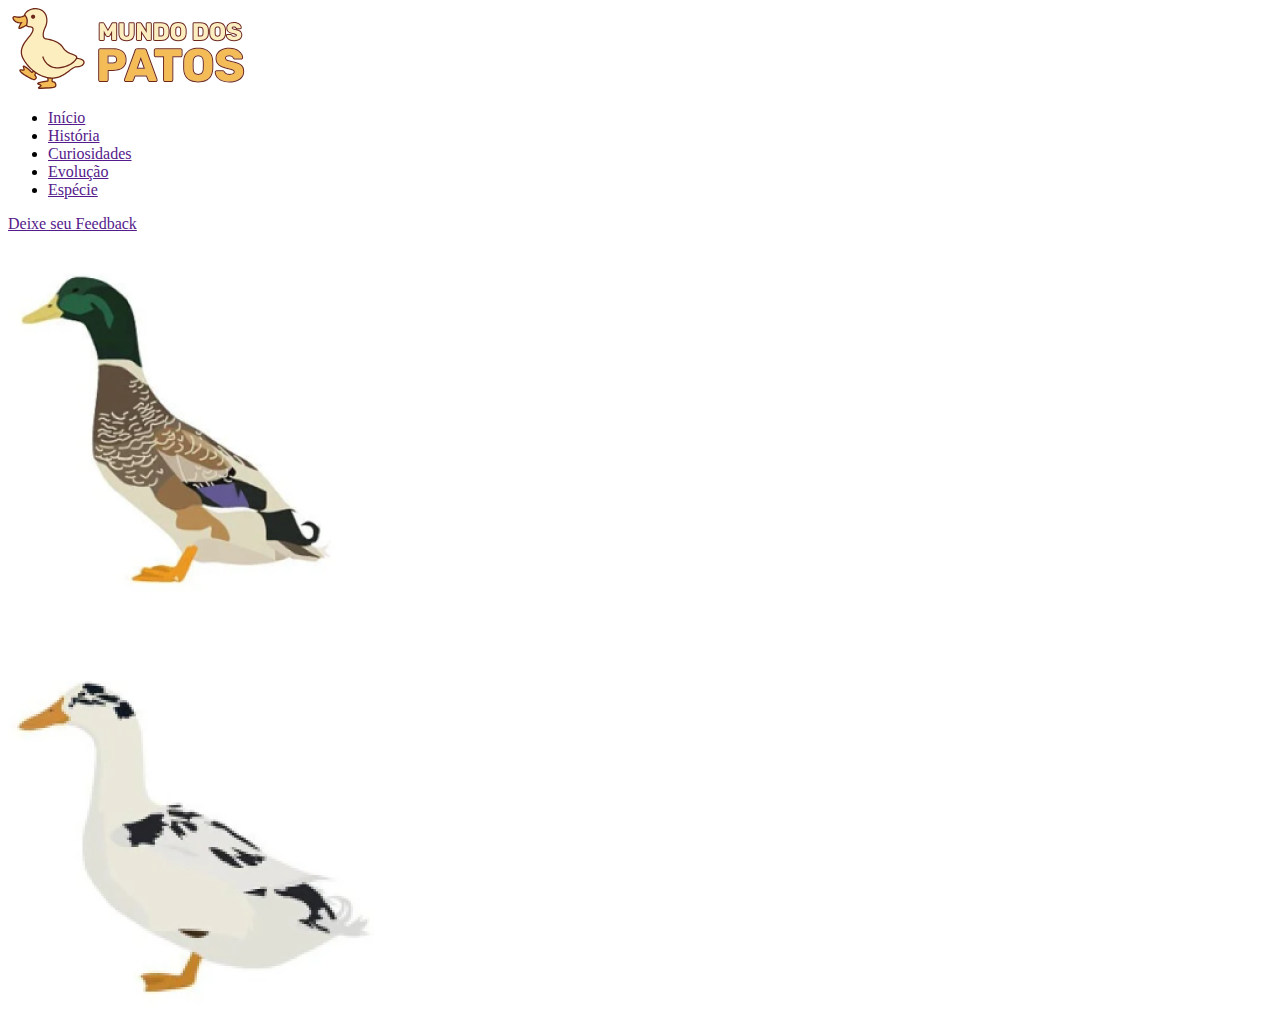
==== index2.html @ 09172ae7 "Atualização index2" ====
<!DOCTYPE html>
<html lang="pt-br">
<head>
    <meta charset="UTF-8">
    <meta name="viewport" content="width=device-width, initial-scale=1.0">
    <title>Home</title>
</head>
<body>
    <header>
        <nav>
            <img src="./IMG/Logohome.svg" alt="Logomarca do website: mundo dos patinhos">
            <ul>
                <li><a href="">Início</a></li>
                <li><a href="">História</a></li>
                <li><a href="">Curiosidades</a></li>
                <li><a href="">Evolução</a></li>
                <li><a href="">Espécie</a></li>
            </ul>
            <a href="">Deixe seu Feedback</a>
        </nav>
    </header>
<section>
    <h3></h3>    
    <img src="./IMG/Abacot-Ranger.png" alt="">
    <p>

    </p>
        <br><br>
    <img src="./IMG/Ancona.png" alt="">
    <p>

    </p>


















    </section>  
</body>
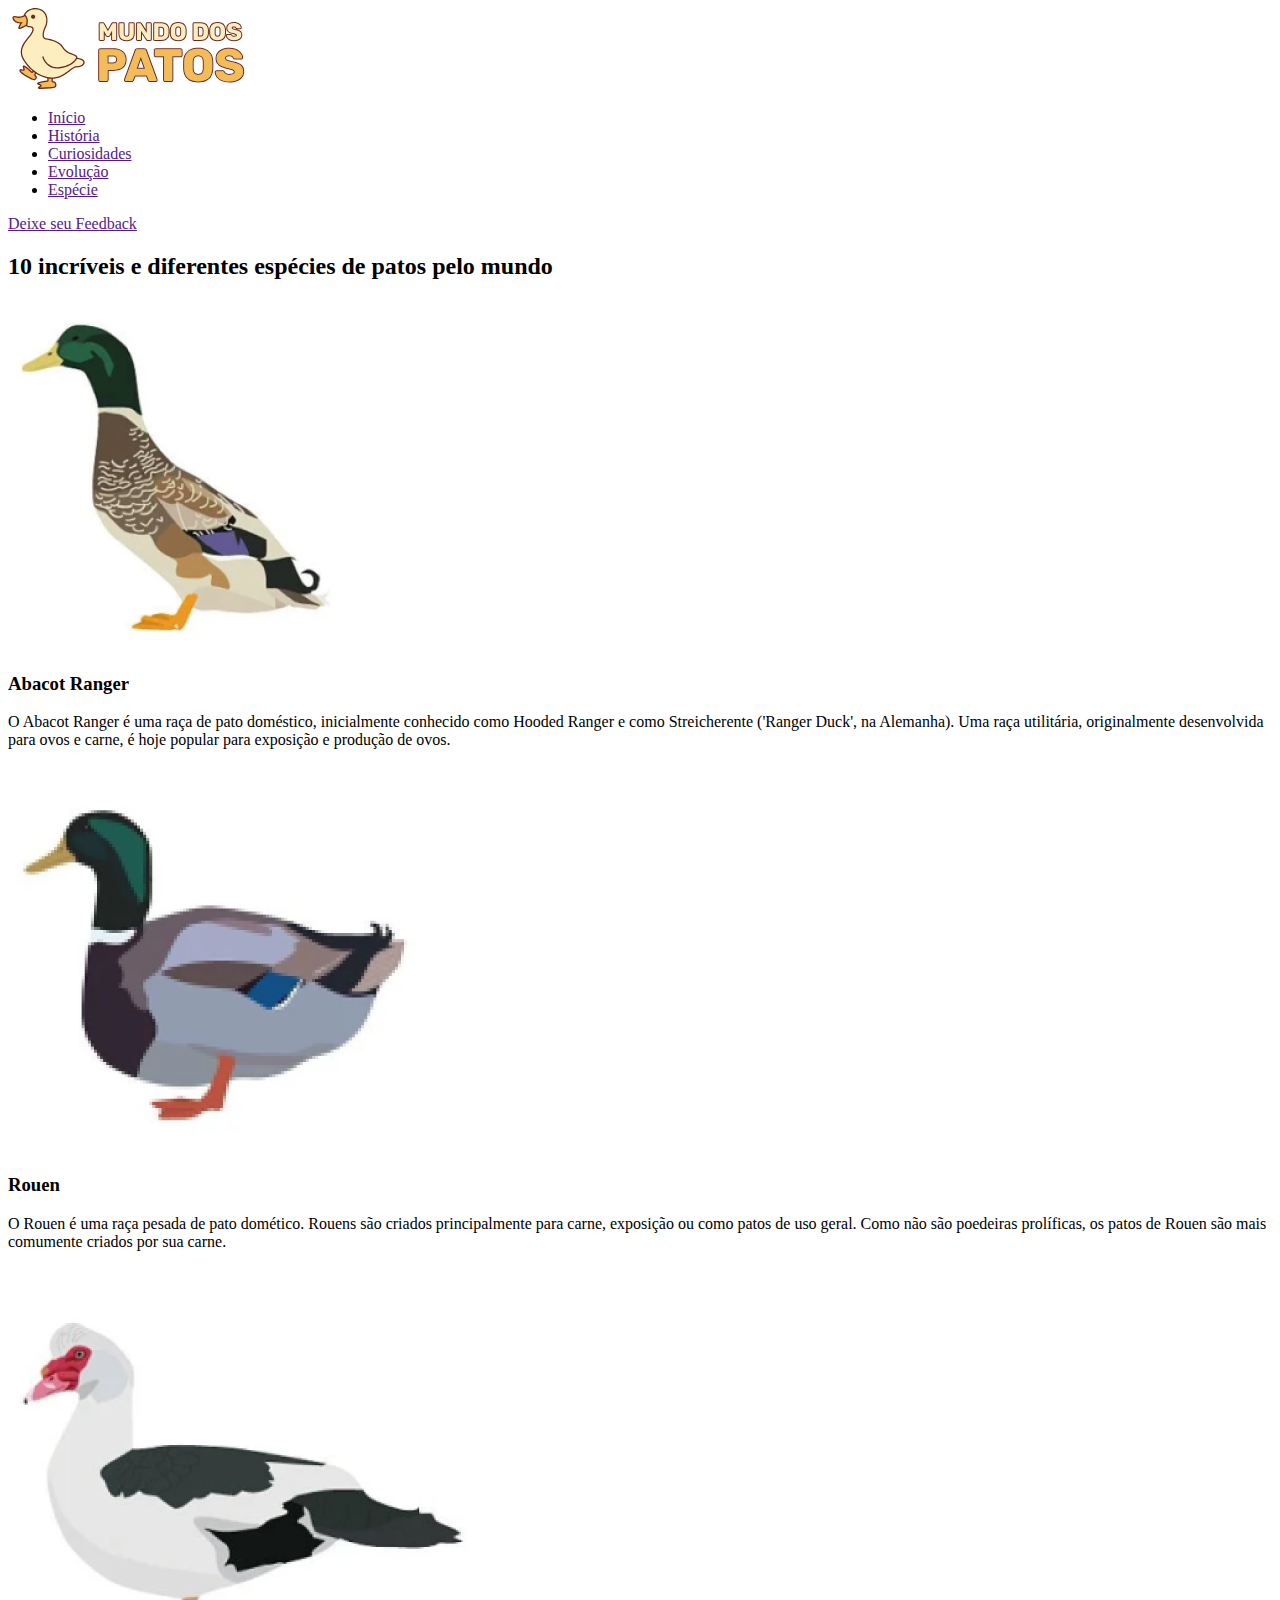
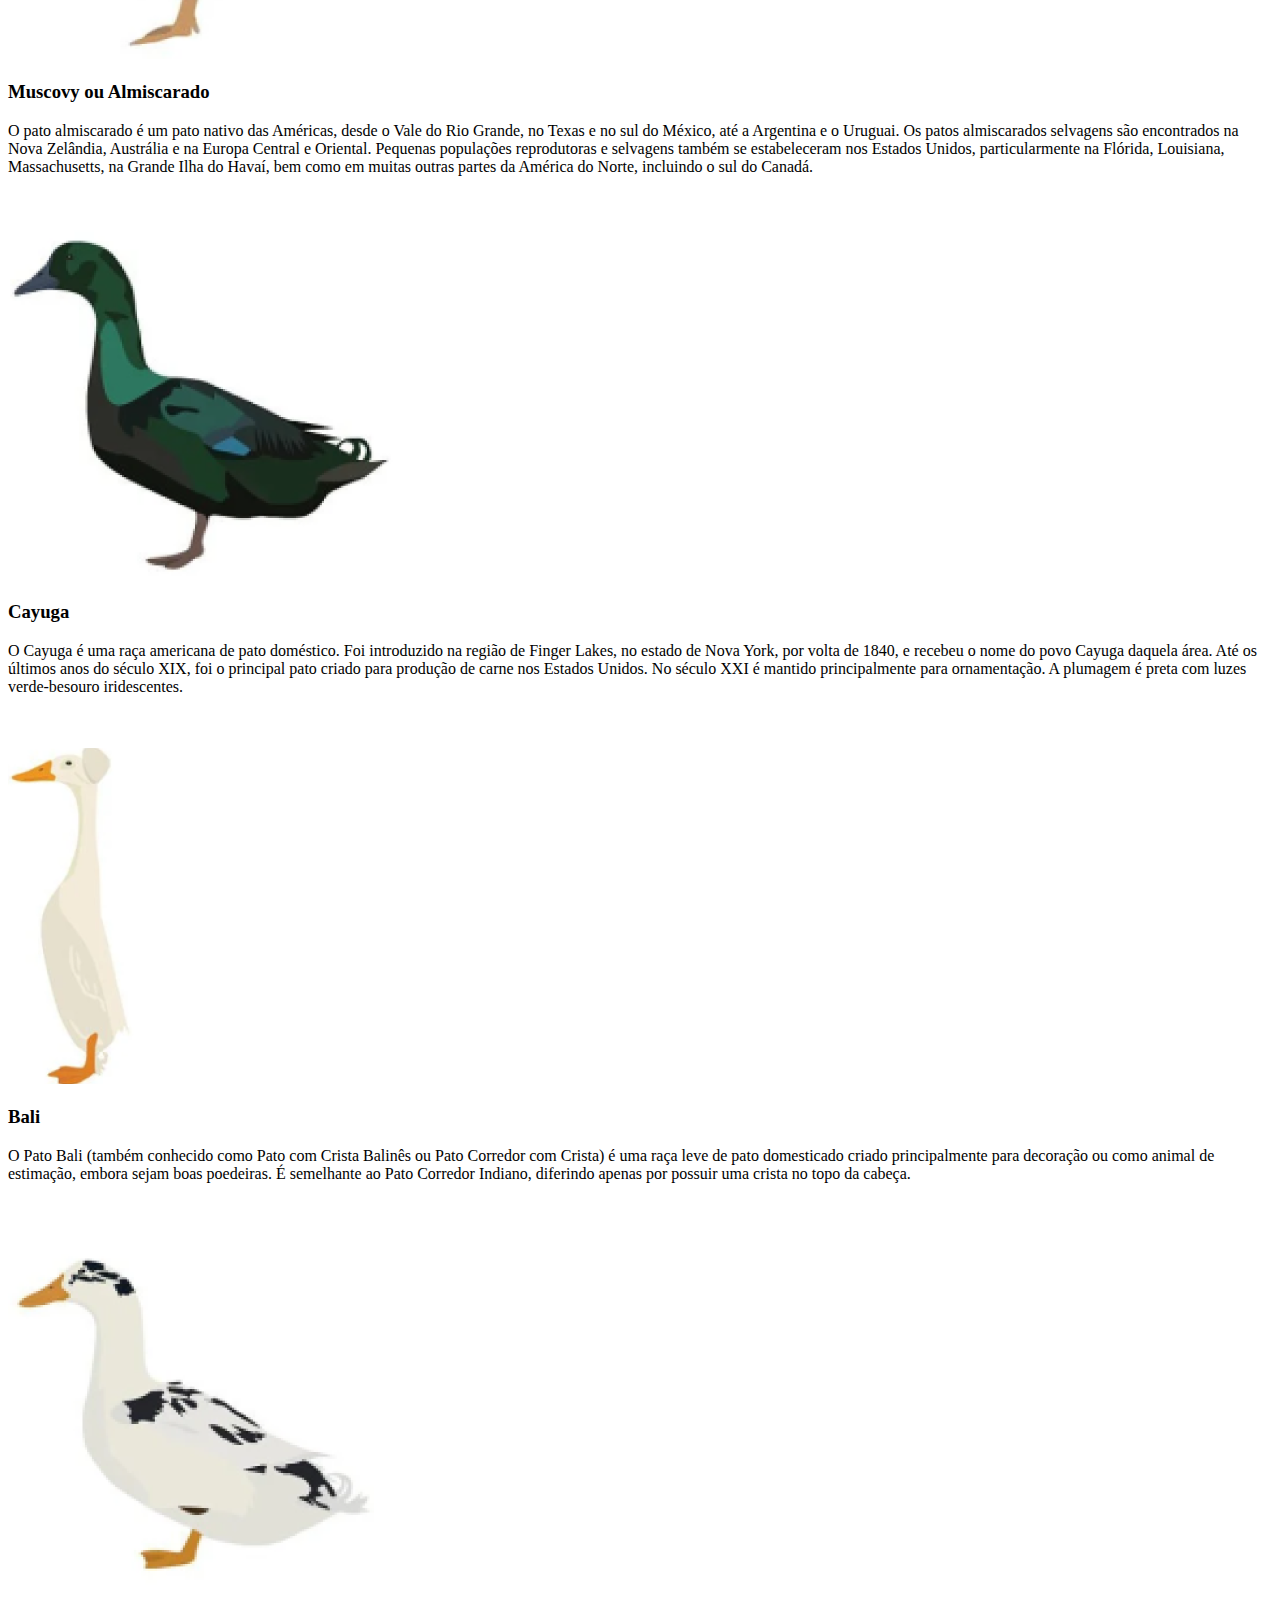
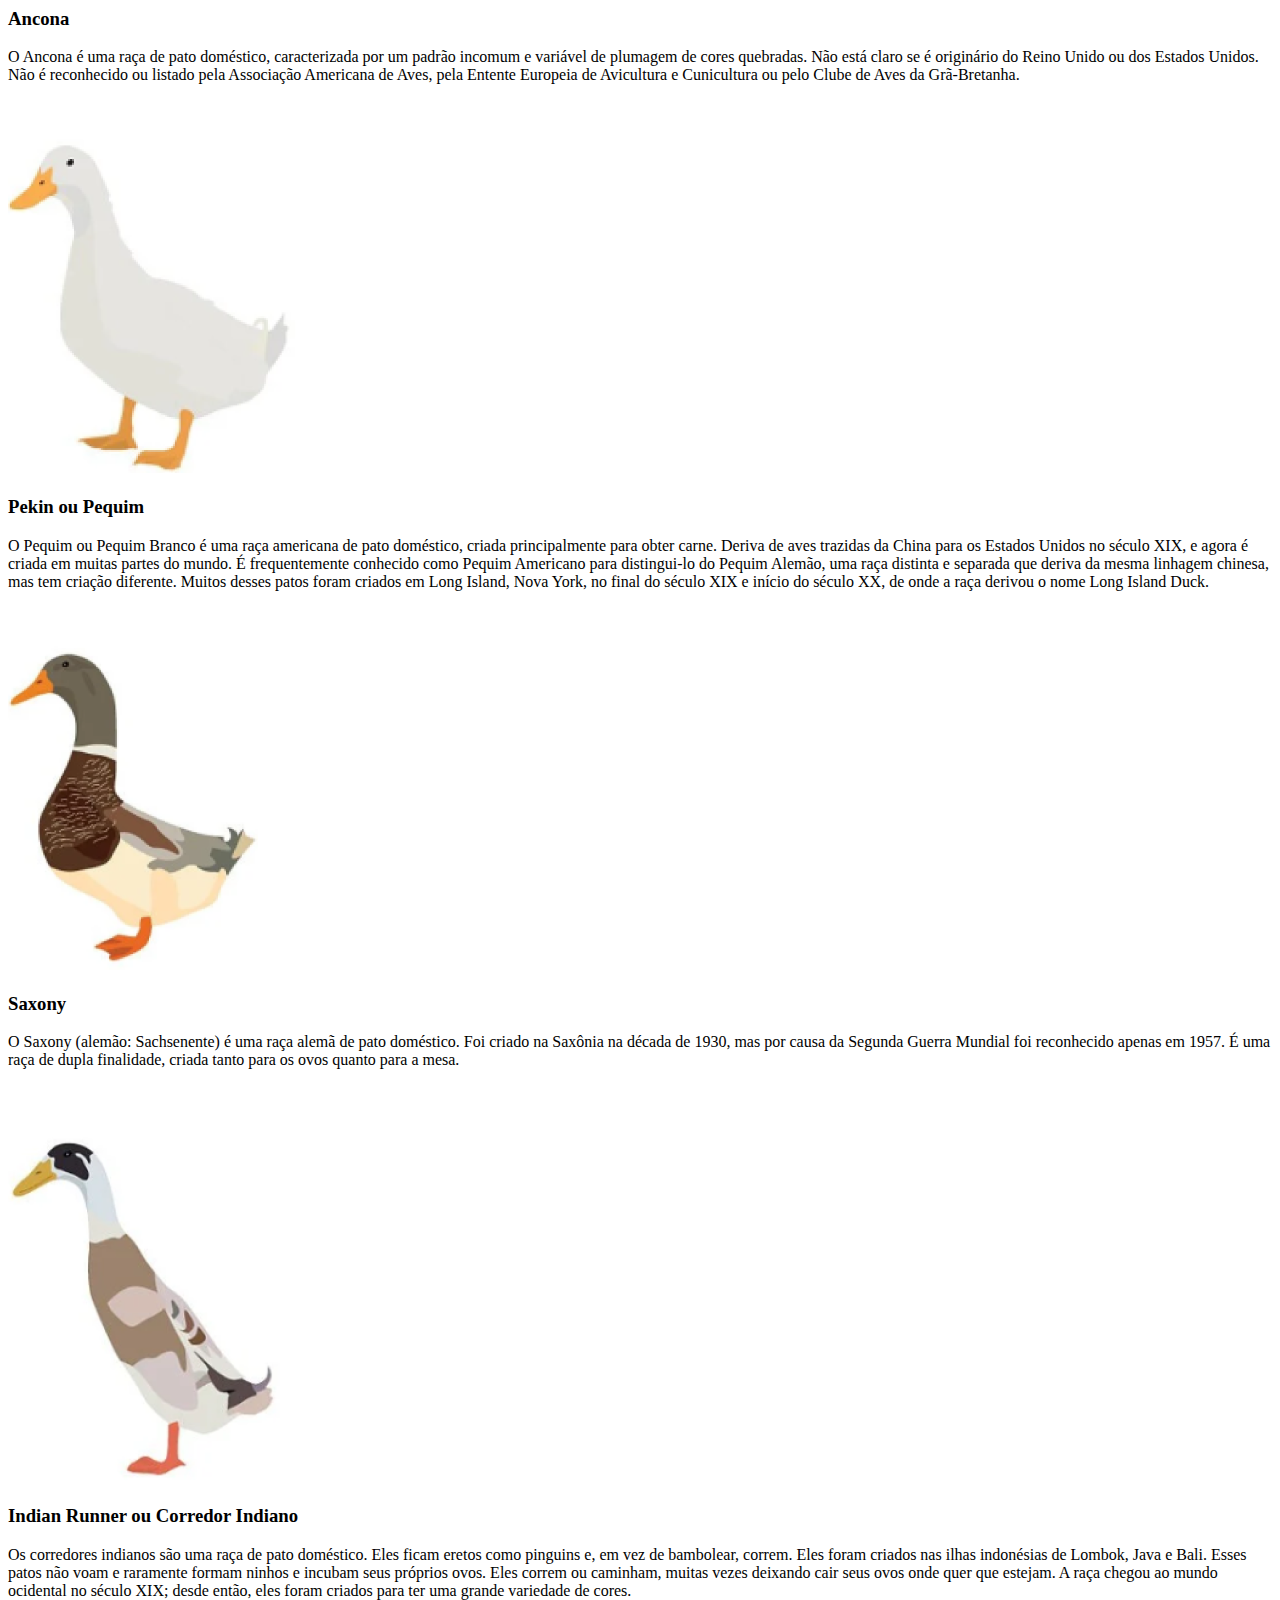
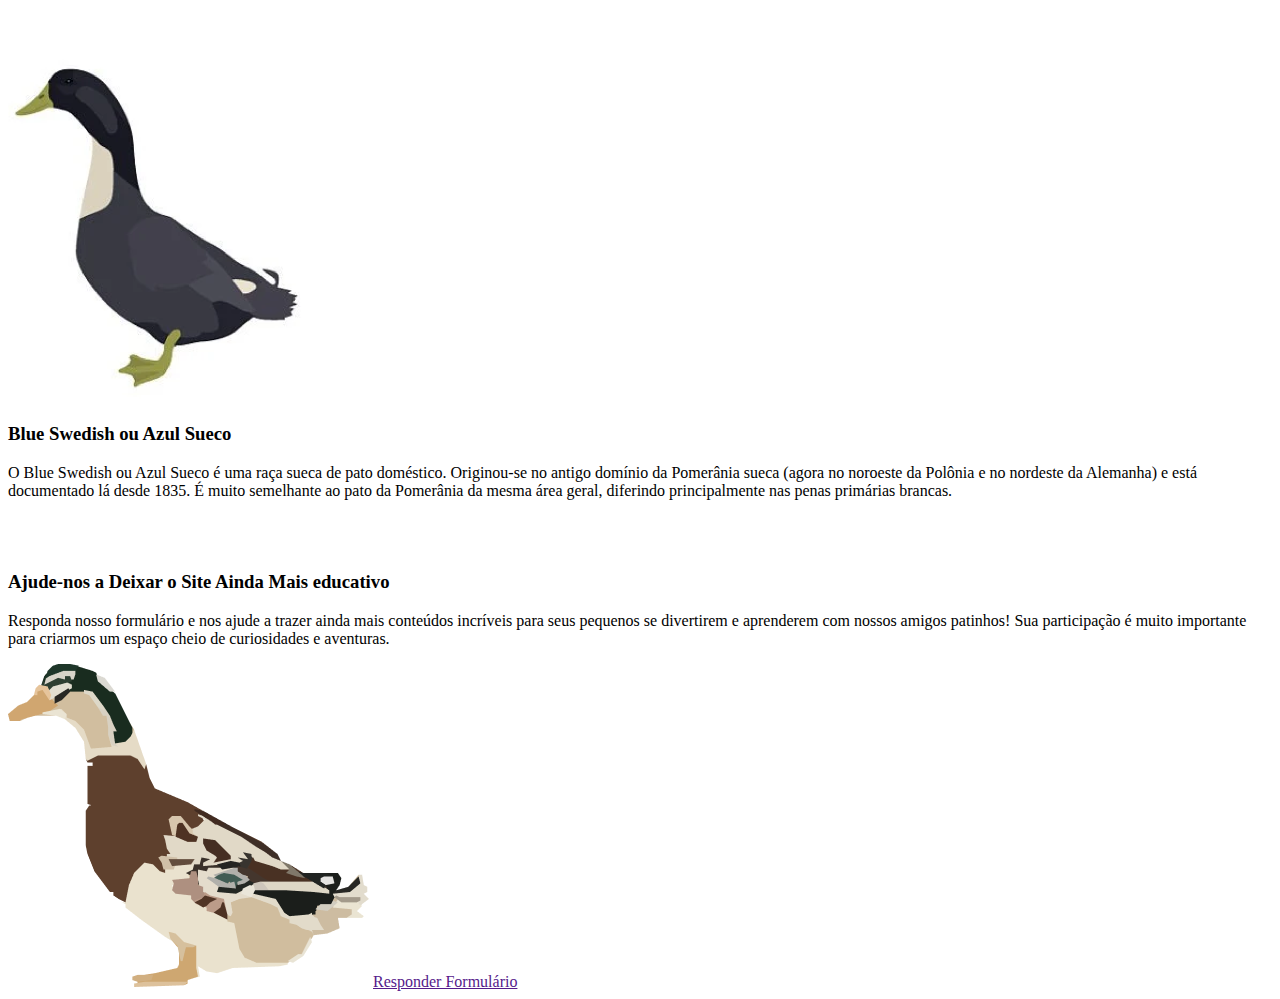
==== commit cf2a8436: "Atualização raças de patos" ====
--- a/index2.html
+++ b/index2.html
@@ -19,34 +19,136 @@
             <a href="">Deixe seu Feedback</a>
         </nav>
     </header>
-<section>
-    <h3></h3>    
-    <img src="./IMG/Abacot-Ranger.png" alt="">
-    <p>
+    <section>
+        <h2>10 incríveis e diferentes espécies de patos pelo mundo</h2>    
+        <img src="./IMG/Abacot-Ranger.png" alt="">
+        <div>
+            <h3>
+                Abacot Ranger
+            </h3>
+            <p>
+                O Abacot Ranger é uma raça de pato doméstico, inicialmente conhecido como Hooded Ranger e como Streicherente ('Ranger Duck', na Alemanha). Uma raça utilitária, originalmente desenvolvida para ovos e carne, é hoje popular para exposição e produção de ovos.
+            </p>
+        </div>
+        <br><br>
 
-    </p>
+        <img src="./IMG/Rouen.png" alt="">
+
+        <div>
+            <h3>
+                Rouen
+            </h3>
+            <p>
+                O Rouen é uma raça pesada de pato domético. Rouens são criados principalmente para carne, exposição ou como patos de uso geral. Como não são poedeiras prolíficas, os patos de Rouen são mais comumente criados por sua carne.
+            </p>
+        </div>
         <br><br>
-    <img src="./IMG/Ancona.png" alt="">
-    <p>
 
-    </p>
+        <img src="./IMG/Muscovy.png" alt="">
 
+        <div>
+            <h3>
+                Muscovy ou Almiscarado            
+            </h3>
+            <p>
+                O pato almiscarado é um pato nativo das Américas, desde o Vale do Rio Grande, no Texas e no sul do México, até a Argentina e o Uruguai. Os patos almiscarados selvagens são encontrados na Nova Zelândia, Austrália e na Europa Central e Oriental. Pequenas populações reprodutoras e selvagens também se estabeleceram nos Estados Unidos, particularmente na Flórida, Louisiana, Massachusetts, na Grande Ilha do Havaí, bem como em muitas outras partes da América do Norte, incluindo o sul do Canadá.
+            </p>
+        </div>
+        <br><br>
 
+        <img src="./IMG/Cayuga.png" alt="">
 
+        <div>
+            <h3>
+                Cayuga            
+            </h3>
+            <p>
+                O Cayuga é uma raça americana de pato doméstico. Foi introduzido na região de Finger Lakes, no estado de Nova York, por volta de 1840, e recebeu o nome do povo Cayuga daquela área. Até os últimos anos do século XIX, foi o principal pato criado para produção de carne nos Estados Unidos. No século XXI é mantido principalmente para ornamentação. A plumagem é preta com luzes verde-besouro iridescentes.
+            </p>
+        </div>
+        <br><br>
 
+        <img src="./IMG/Bali.png" alt="">
 
+        <div>
+            <h3>
+                Bali            
+            </h3>
+            <p>
+                O Pato Bali (também conhecido como Pato com Crista Balinês ou Pato Corredor com Crista) é uma raça leve de pato domesticado criado principalmente para decoração ou como animal de estimação, embora sejam boas poedeiras. É semelhante ao Pato Corredor Indiano, diferindo apenas por possuir uma crista no topo da cabeça.
+            </p>
+        </div>
+        <br><br>
 
+        <img src="./IMG/Ancona.png" alt="">
 
+        <div>
+            <h3>
+                Ancona            
+            </h3>
+            <p>
+                O Ancona é uma raça de pato doméstico, caracterizada por um padrão incomum e variável de plumagem de cores quebradas. Não está claro se é originário do Reino Unido ou dos Estados Unidos. Não é reconhecido ou listado pela Associação Americana de Aves, pela Entente Europeia de Avicultura e Cunicultura ou pelo Clube de Aves da Grã-Bretanha.
+            </p>
+        </div>
+        <br><br>
 
+        <img src="./IMG/Pekin.png" alt="">
 
+        <div>
+            <h3>
+                Pekin ou Pequim         
+            </h3>
+            <p>
+                O Pequim ou Pequim Branco é uma raça americana de pato doméstico, criada principalmente para obter carne. Deriva de aves trazidas da China para os Estados Unidos no século XIX, e agora é criada em muitas partes do mundo. É frequentemente conhecido como Pequim Americano para distingui-lo do Pequim Alemão, uma raça distinta e separada que deriva da mesma linhagem chinesa, mas tem criação diferente. Muitos desses patos foram criados em Long Island, Nova York, no final do século XIX e início do século XX, de onde a raça derivou o nome Long Island Duck.
+            </p>
+        </div>
+        <br><br>
 
+        <img src="./IMG/Saxony.png" alt="">
 
+        <div>
+            <h3>
+                Saxony         
+            </h3>
+            <p>
+                O Saxony (alemão: Sachsenente) é uma raça alemã de pato doméstico. Foi criado na Saxônia na década de 1930, mas por causa da Segunda Guerra Mundial foi reconhecido apenas em 1957. É uma raça de dupla finalidade, criada tanto para os ovos quanto para a mesa.
+            </p>
+        </div>
+        <br><br>
 
+        <img src="./IMG/Indian-Runner.png" alt="">
 
+        <div>
+            <h3>
+                Indian Runner ou Corredor Indiano        
+            </h3>
+            <p>
+                Os corredores indianos são uma raça de pato doméstico. Eles ficam eretos como pinguins e, em vez de bambolear, correm. Eles foram criados nas ilhas indonésias de Lombok, Java e Bali. Esses patos não voam e raramente formam ninhos e incubam seus próprios ovos. Eles correm ou caminham, muitas vezes deixando cair seus ovos onde quer que estejam. A raça chegou ao mundo ocidental no século XIX; desde então, eles foram criados para ter uma grande variedade de cores.
+            </p>
+        </div>
+        <br><br>
 
+        <img src="./IMG/Blue-Swedish.png" alt="">
 
-
-
-
+        <div>
+            <h3>
+                Blue Swedish ou Azul Sueco   
+            </h3>
+            <p>
+                O Blue Swedish ou Azul Sueco é uma raça sueca de pato doméstico. Originou-se no antigo domínio da Pomerânia sueca (agora no noroeste da Polônia e no nordeste da Alemanha) e está documentado lá desde 1835. É muito semelhante ao pato da Pomerânia da mesma área geral, diferindo principalmente nas penas primárias brancas.
+            </p>
+        </div>
+        <br><br>
     </section>  
-</body>  +    <div>
+        <h3>
+            Ajude-nos a Deixar o Site Ainda Mais educativo
+        </h3>
+        <p>
+            Responda nosso formulário e nos ajude a trazer ainda mais conteúdos incríveis para seus pequenos se divertirem e aprenderem com nossos amigos patinhos! Sua participação é muito importante para criarmos um espaço cheio de curiosidades e aventuras.
+        </p>
+        <img src="./IMG/Pato-Form.png" alt="">
+        <a href="">Responder Formulário</a>
+    </div>
+</body>
+</html>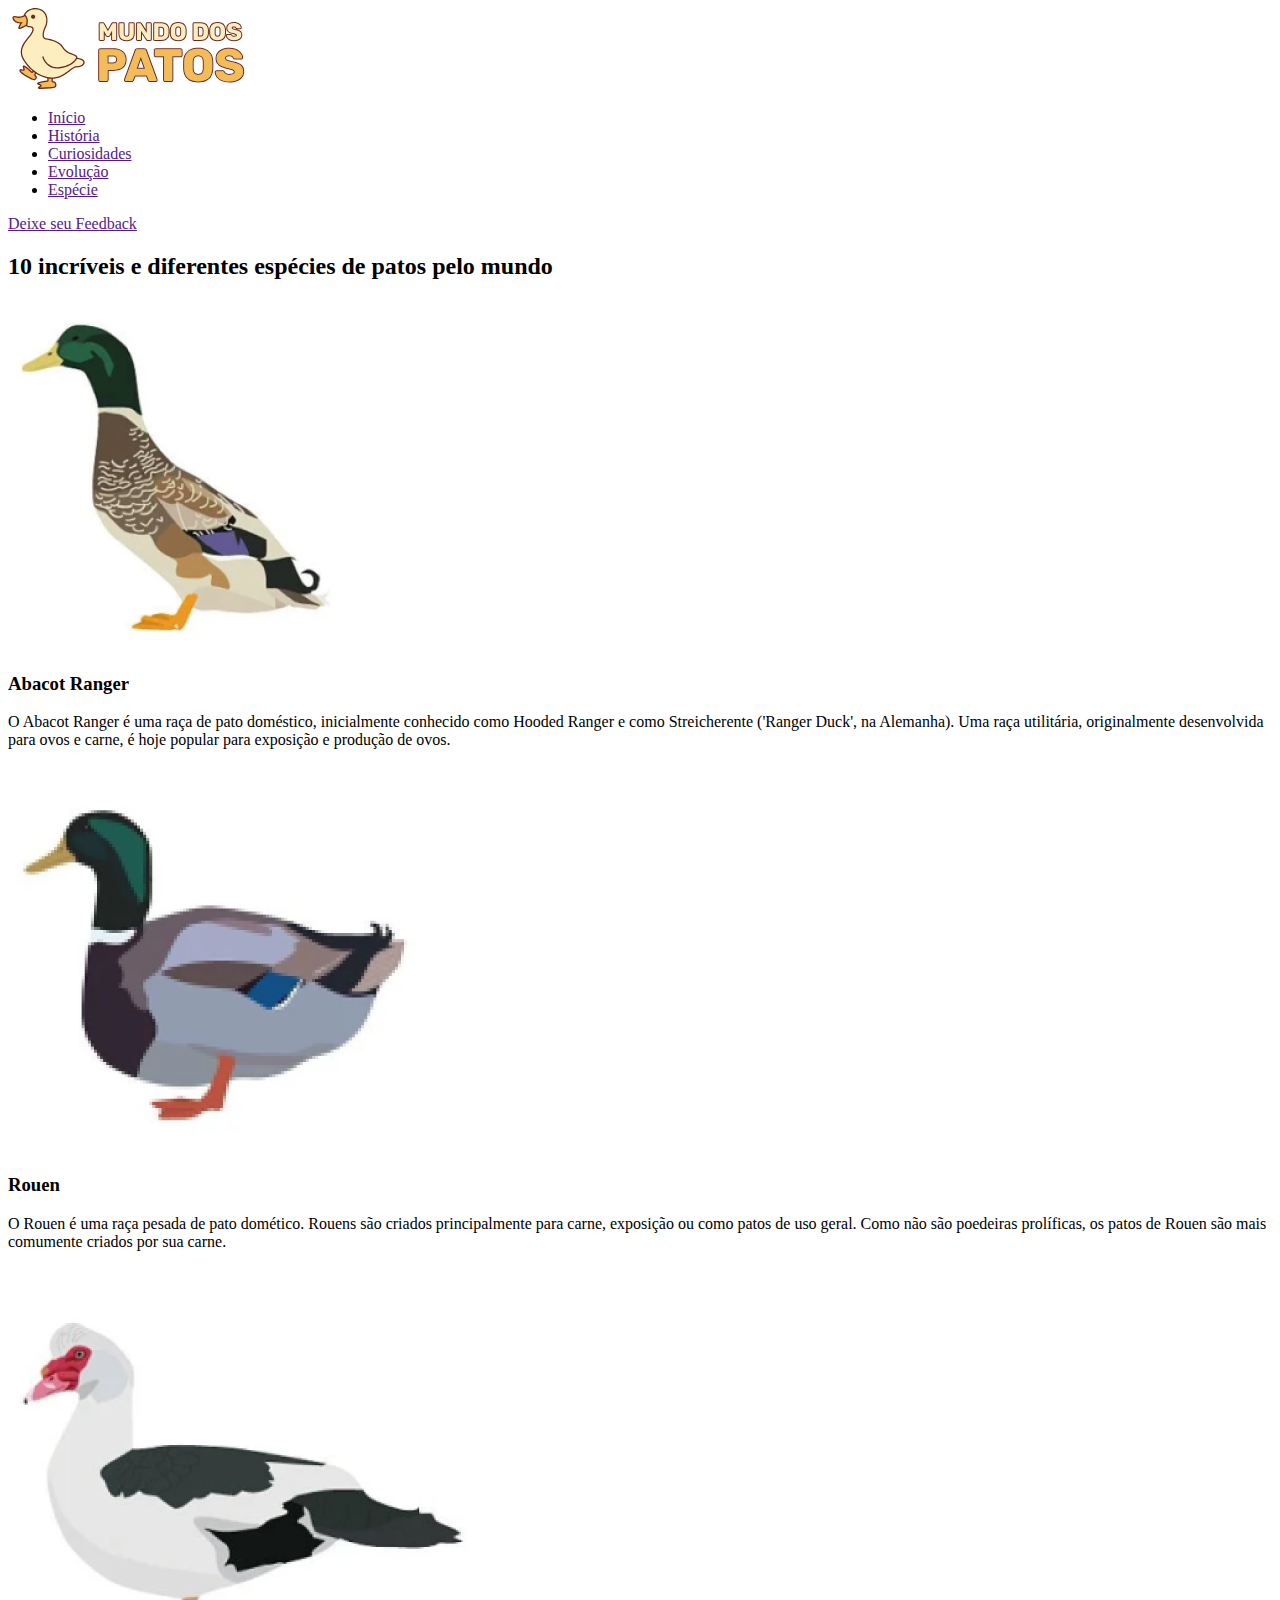
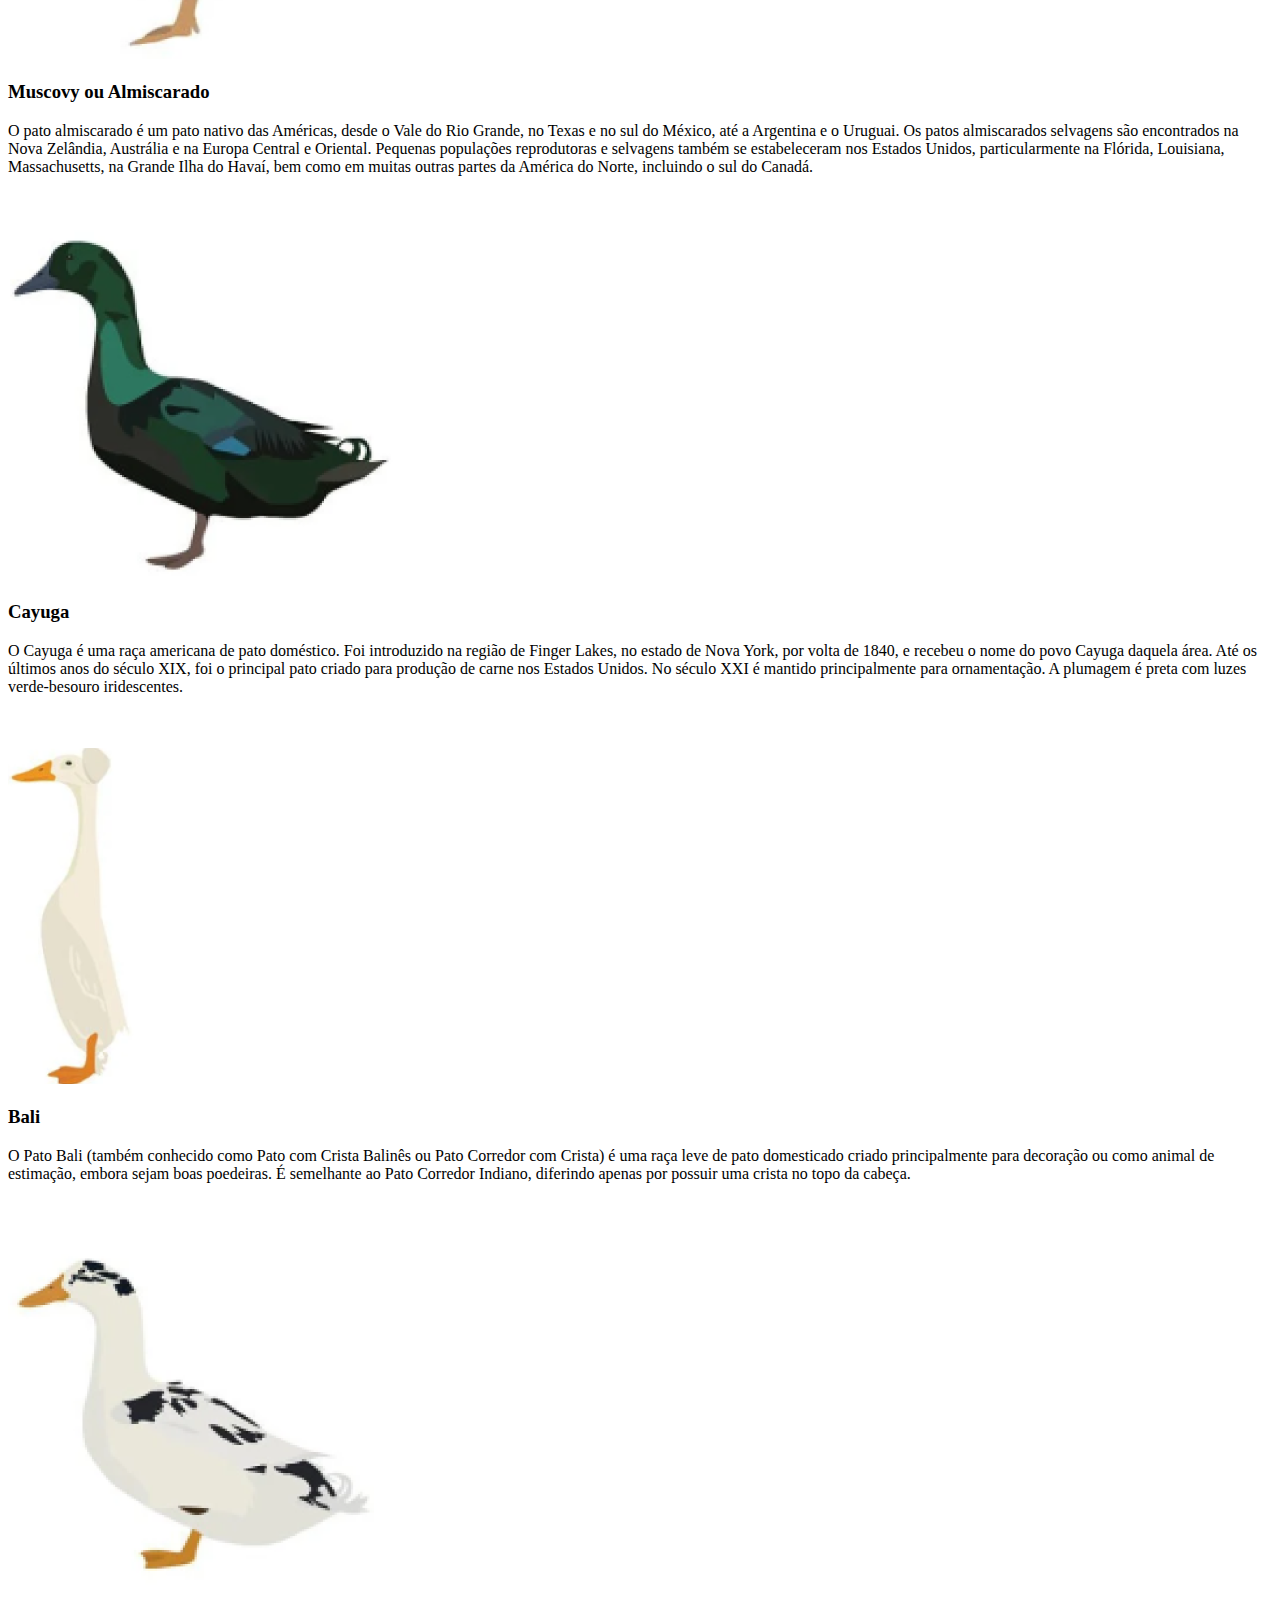
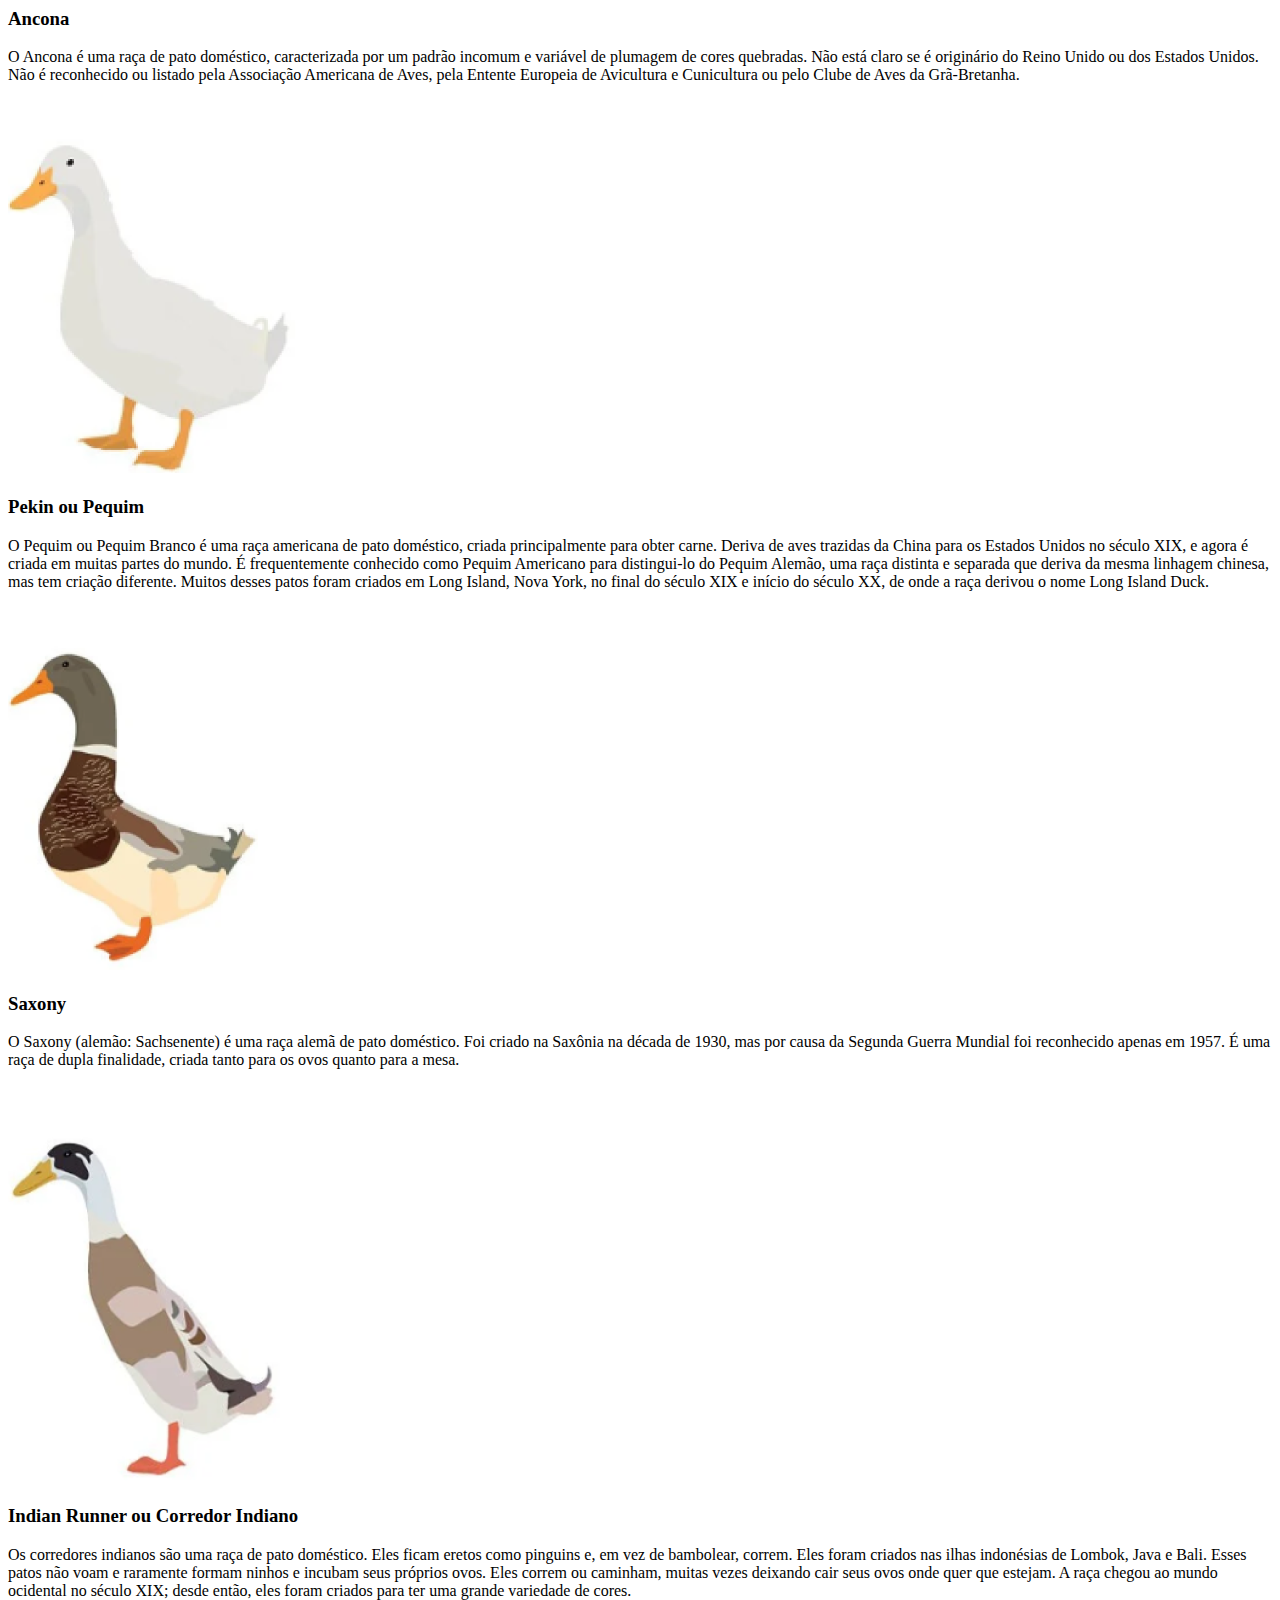
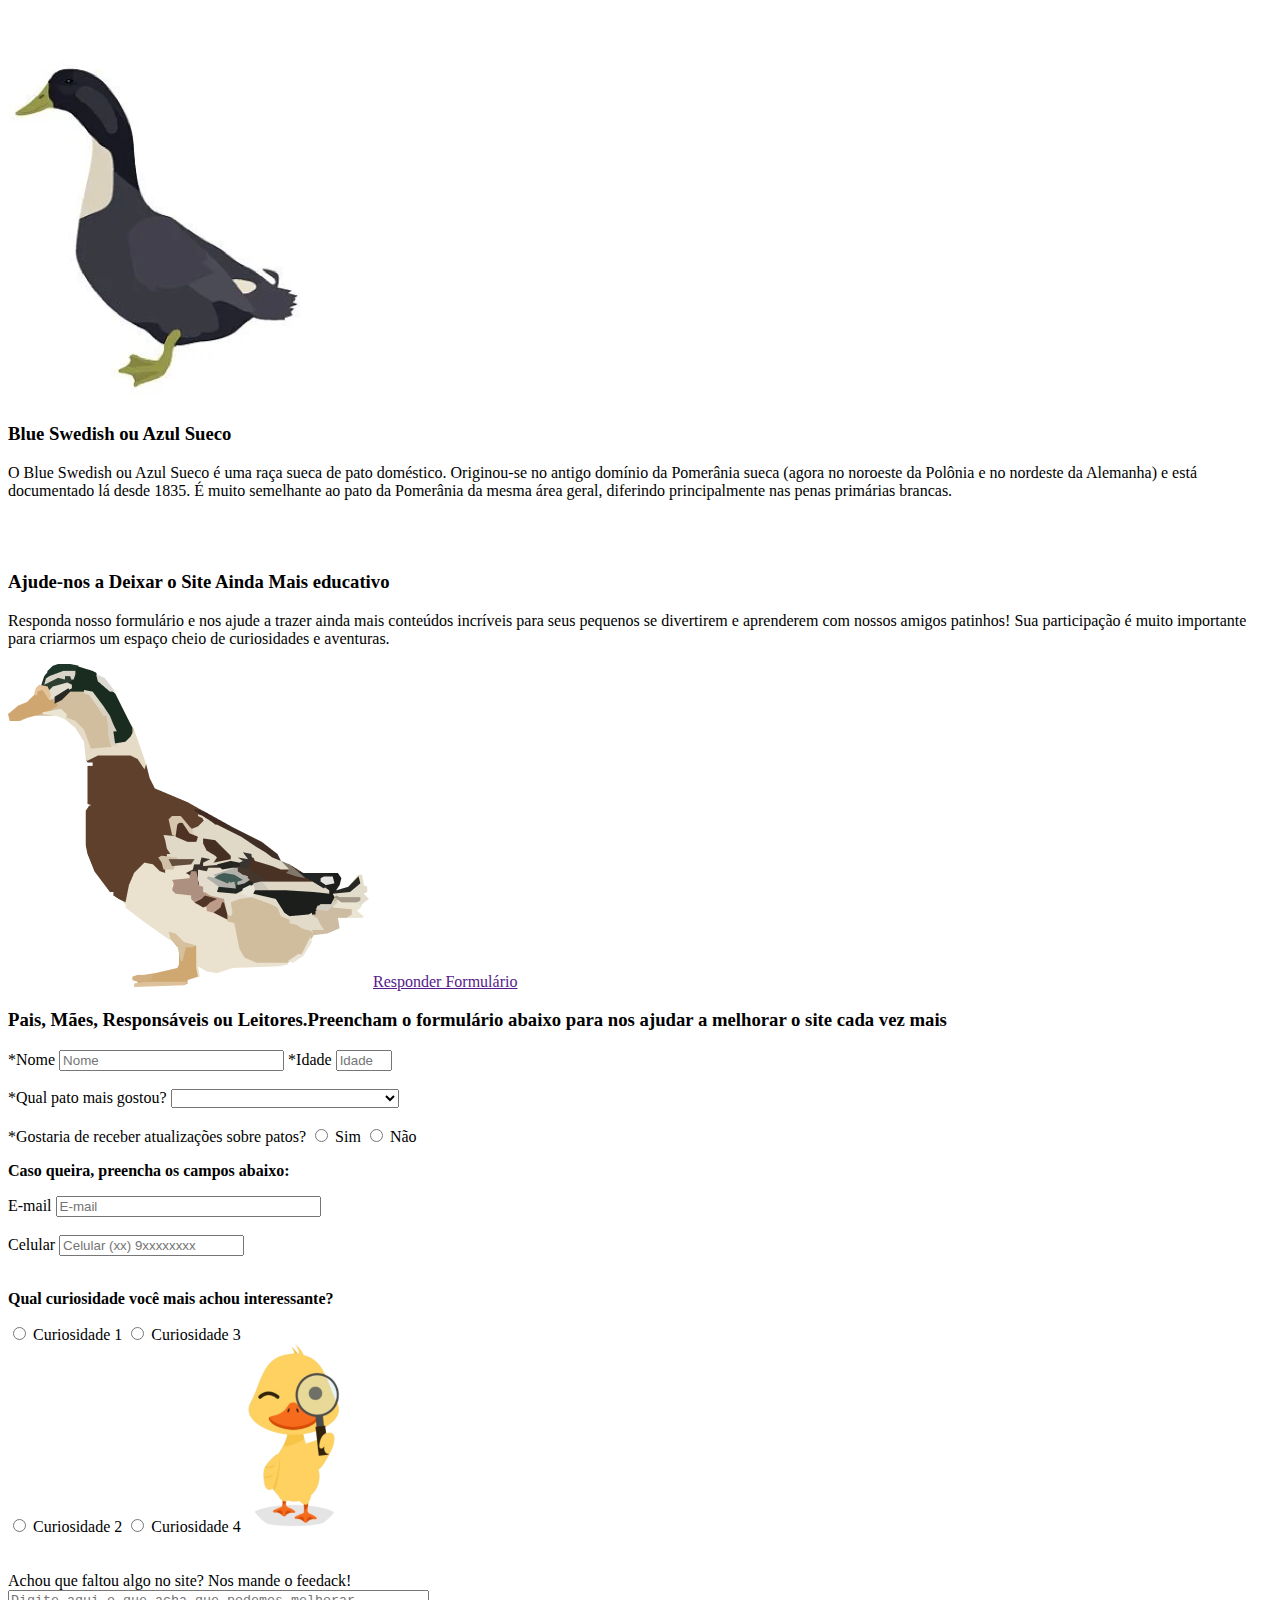
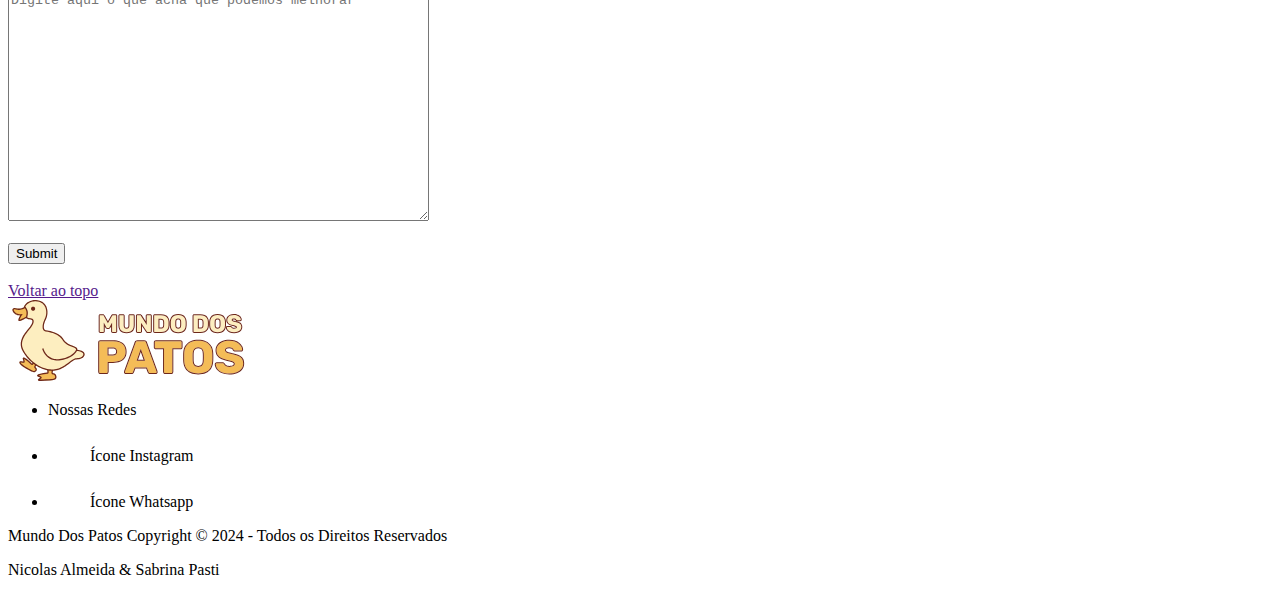
==== commit 1db08b73: "Atualização form html2" ====
--- a/index2.html
+++ b/index2.html
@@ -5,150 +5,228 @@
     <meta name="viewport" content="width=device-width, initial-scale=1.0">
     <title>Home</title>
 </head>
-<body>
-    <header>
-        <nav>
-            <img src="./IMG/Logohome.svg" alt="Logomarca do website: mundo dos patinhos">
-            <ul>
-                <li><a href="">Início</a></li>
-                <li><a href="">História</a></li>
-                <li><a href="">Curiosidades</a></li>
-                <li><a href="">Evolução</a></li>
-                <li><a href="">Espécie</a></li>
-            </ul>
-            <a href="">Deixe seu Feedback</a>
-        </nav>
-    </header>
-    <section>
-        <h2>10 incríveis e diferentes espécies de patos pelo mundo</h2>    
-        <img src="./IMG/Abacot-Ranger.png" alt="">
+    <body>
+        <header>
+            <nav>
+                <img src="./IMG/Logohome.svg" alt="Logomarca do website: mundo dos patinhos">
+                <ul>
+                    <li><a href="">Início</a></li>
+                    <li><a href="">História</a></li>
+                    <li><a href="">Curiosidades</a></li>
+                    <li><a href="">Evolução</a></li>
+                    <li><a href="">Espécie</a></li>
+                </ul>
+                <a href="">Deixe seu Feedback</a>
+            </nav>
+        </header>
+        <section>
+            <h2>10 incríveis e diferentes espécies de patos pelo mundo</h2>    
+            <img src="./IMG/Abacot-Ranger.png" alt="">
+            <div>
+                <h3>
+                    Abacot Ranger
+                </h3>
+                <p>
+                    O Abacot Ranger é uma raça de pato doméstico, inicialmente conhecido como Hooded Ranger e como Streicherente ('Ranger Duck', na Alemanha). Uma raça utilitária, originalmente desenvolvida para ovos e carne, é hoje popular para exposição e produção de ovos.
+                </p>
+            </div>
+            <br><br>
+
+            <img src="./IMG/Rouen.png" alt="">
+
+            <div>
+                <h3>
+                    Rouen
+                </h3>
+                <p>
+                    O Rouen é uma raça pesada de pato domético. Rouens são criados principalmente para carne, exposição ou como patos de uso geral. Como não são poedeiras prolíficas, os patos de Rouen são mais comumente criados por sua carne.
+                </p>
+            </div>
+            <br><br>
+
+            <img src="./IMG/Muscovy.png" alt="">
+
+            <div>
+                <h3>
+                    Muscovy ou Almiscarado            
+                </h3>
+                <p>
+                    O pato almiscarado é um pato nativo das Américas, desde o Vale do Rio Grande, no Texas e no sul do México, até a Argentina e o Uruguai. Os patos almiscarados selvagens são encontrados na Nova Zelândia, Austrália e na Europa Central e Oriental. Pequenas populações reprodutoras e selvagens também se estabeleceram nos Estados Unidos, particularmente na Flórida, Louisiana, Massachusetts, na Grande Ilha do Havaí, bem como em muitas outras partes da América do Norte, incluindo o sul do Canadá.
+                </p>
+            </div>
+            <br><br>
+
+            <img src="./IMG/Cayuga.png" alt="">
+
+            <div>
+                <h3>
+                    Cayuga            
+                </h3>
+                <p>
+                    O Cayuga é uma raça americana de pato doméstico. Foi introduzido na região de Finger Lakes, no estado de Nova York, por volta de 1840, e recebeu o nome do povo Cayuga daquela área. Até os últimos anos do século XIX, foi o principal pato criado para produção de carne nos Estados Unidos. No século XXI é mantido principalmente para ornamentação. A plumagem é preta com luzes verde-besouro iridescentes.
+                </p>
+            </div>
+            <br><br>
+
+            <img src="./IMG/Bali.png" alt="">
+
+            <div>
+                <h3>
+                    Bali            
+                </h3>
+                <p>
+                    O Pato Bali (também conhecido como Pato com Crista Balinês ou Pato Corredor com Crista) é uma raça leve de pato domesticado criado principalmente para decoração ou como animal de estimação, embora sejam boas poedeiras. É semelhante ao Pato Corredor Indiano, diferindo apenas por possuir uma crista no topo da cabeça.
+                </p>
+            </div>
+            <br><br>
+
+            <img src="./IMG/Ancona.png" alt="">
+
+            <div>
+                <h3>
+                    Ancona            
+                </h3>
+                <p>
+                    O Ancona é uma raça de pato doméstico, caracterizada por um padrão incomum e variável de plumagem de cores quebradas. Não está claro se é originário do Reino Unido ou dos Estados Unidos. Não é reconhecido ou listado pela Associação Americana de Aves, pela Entente Europeia de Avicultura e Cunicultura ou pelo Clube de Aves da Grã-Bretanha.
+                </p>
+            </div>
+            <br><br>
+
+            <img src="./IMG/Pekin.png" alt="">
+
+            <div>
+                <h3>
+                    Pekin ou Pequim         
+                </h3>
+                <p>
+                    O Pequim ou Pequim Branco é uma raça americana de pato doméstico, criada principalmente para obter carne. Deriva de aves trazidas da China para os Estados Unidos no século XIX, e agora é criada em muitas partes do mundo. É frequentemente conhecido como Pequim Americano para distingui-lo do Pequim Alemão, uma raça distinta e separada que deriva da mesma linhagem chinesa, mas tem criação diferente. Muitos desses patos foram criados em Long Island, Nova York, no final do século XIX e início do século XX, de onde a raça derivou o nome Long Island Duck.
+                </p>
+            </div>
+            <br><br>
+
+            <img src="./IMG/Saxony.png" alt="">
+
+            <div>
+                <h3>
+                    Saxony         
+                </h3>
+                <p>
+                    O Saxony (alemão: Sachsenente) é uma raça alemã de pato doméstico. Foi criado na Saxônia na década de 1930, mas por causa da Segunda Guerra Mundial foi reconhecido apenas em 1957. É uma raça de dupla finalidade, criada tanto para os ovos quanto para a mesa.
+                </p>
+            </div>
+            <br><br>
+
+            <img src="./IMG/Indian-Runner.png" alt="">
+
+            <div>
+                <h3>
+                    Indian Runner ou Corredor Indiano        
+                </h3>
+                <p>
+                    Os corredores indianos são uma raça de pato doméstico. Eles ficam eretos como pinguins e, em vez de bambolear, correm. Eles foram criados nas ilhas indonésias de Lombok, Java e Bali. Esses patos não voam e raramente formam ninhos e incubam seus próprios ovos. Eles correm ou caminham, muitas vezes deixando cair seus ovos onde quer que estejam. A raça chegou ao mundo ocidental no século XIX; desde então, eles foram criados para ter uma grande variedade de cores.
+                </p>
+            </div>
+            <br><br>
+
+            <img src="./IMG/Blue-Swedish.png" alt="">
+
+            <div>
+                <h3>
+                    Blue Swedish ou Azul Sueco   
+                </h3>
+                <p>
+                    O Blue Swedish ou Azul Sueco é uma raça sueca de pato doméstico. Originou-se no antigo domínio da Pomerânia sueca (agora no noroeste da Polônia e no nordeste da Alemanha) e está documentado lá desde 1835. É muito semelhante ao pato da Pomerânia da mesma área geral, diferindo principalmente nas penas primárias brancas.
+                </p>
+            </div>
+            <br><br>
+        </section>  
         <div>
             <h3>
-                Abacot Ranger
+                Ajude-nos a Deixar o Site Ainda Mais educativo
             </h3>
             <p>
-                O Abacot Ranger é uma raça de pato doméstico, inicialmente conhecido como Hooded Ranger e como Streicherente ('Ranger Duck', na Alemanha). Uma raça utilitária, originalmente desenvolvida para ovos e carne, é hoje popular para exposição e produção de ovos.
+                Responda nosso formulário e nos ajude a trazer ainda mais conteúdos incríveis para seus pequenos se divertirem e aprenderem com nossos amigos patinhos! Sua participação é muito importante para criarmos um espaço cheio de curiosidades e aventuras.
             </p>
+            <img src="./IMG/Pato-Form.png" alt="">
+            <a href="">Responder Formulário</a>
         </div>
-        <br><br>
-
-        <img src="./IMG/Rouen.png" alt="">
 
         <div>
             <h3>
-                Rouen
+                Pais, Mães, Responsáveis ou Leitores.Preencham o formulário abaixo para nos ajudar a melhorar o site cada vez mais
             </h3>
-            <p>
-                O Rouen é uma raça pesada de pato domético. Rouens são criados principalmente para carne, exposição ou como patos de uso geral. Como não são poedeiras prolíficas, os patos de Rouen são mais comumente criados por sua carne.
-            </p>
+            <form action="">
+                <label for="">*Nome</label>
+                <input type="text" placeholder="Nome" size="25" required>
+                
+                <label for="">*Idade</label>
+                <input type="number" placeholder="Idade" min="14" max="90" required> <br><br>
+
+                <label for="">*Qual pato mais gostou?</label>
+                <select name="" id="">
+                    <option value=""></option>
+                    <option value="">Abacot Ranger</option>
+                    <option value="">Rouen</option>
+                    <option value="">Muscovy ou Almiscarado</option>
+                    <option value="">Cayuga</option>
+                    <option value="">Bali</option>
+                    <option value="">Ancona</option>
+                    <option value="">Pekin ou Pequim </option>
+                    <option value="">Saxony</option>
+                    <option value="">Indian Runner ou Corredor Indiano</option>
+                    <option value="">Blue Swedish ou Azul Sueco</option>
+                </select> <br><br>
+
+                <label for="">*Gostaria de receber atualizações sobre patos?</label>
+                <input type="radio" id="sim" name="att" value="SIM" required> 
+                <label for="">Sim</label>
+                <input type="radio" id="nao" name="att" value="NAO" required>
+                <label for="">Não</label> <br>
+
+                <p><strong>Caso queira, preencha os campos abaixo:</strong></p>
+
+                <label for="">E-mail</label>
+                <input type="email" size="30" placeholder="E-mail"> <br><br>
+
+                <label for="">Celular</label>
+                <input type="tel" placeholder="Celular (xx) 9xxxxxxxx"> <br> <br>
+
+                <p><strong>Qual curiosidade você mais achou interessante?</strong></p>
+            
+                <input type="radio" id="CURIO" name="curio" value="01" required> 
+                <label for="">Curiosidade 1</label>
+        
+                <input type="radio" id="CURIO" name="curio" value="01" required> 
+                <label for="">Curiosidade 3</label> <br>
+
+                <input type="radio" id="CURIO" name="curio" value="01" required> 
+                <label for="">Curiosidade 2</label>
+
+                <input type="radio" id="CURIO" name="curio" value="01" required> 
+                <label for="">Curiosidade 4</label>
+
+                <img src="./IMG/Pato-Lupa.png" alt=""> <br><br><br>
+
+                <label for="">Achou que faltou algo no site? Nos mande o feedack!</label> <br>
+                <textarea placeholder="Digite aqui o que acha que podemos melhorar" rows="15" cols=" 50"></textarea> <br> <br>
+
+                <input type="submit"> <br><br>
+            </form>
         </div>
-        <br><br>
-
-        <img src="./IMG/Muscovy.png" alt="">
-
-        <div>
-            <h3>
-                Muscovy ou Almiscarado            
-            </h3>
-            <p>
-                O pato almiscarado é um pato nativo das Américas, desde o Vale do Rio Grande, no Texas e no sul do México, até a Argentina e o Uruguai. Os patos almiscarados selvagens são encontrados na Nova Zelândia, Austrália e na Europa Central e Oriental. Pequenas populações reprodutoras e selvagens também se estabeleceram nos Estados Unidos, particularmente na Flórida, Louisiana, Massachusetts, na Grande Ilha do Havaí, bem como em muitas outras partes da América do Norte, incluindo o sul do Canadá.
-            </p>
-        </div>
-        <br><br>
-
-        <img src="./IMG/Cayuga.png" alt="">
-
-        <div>
-            <h3>
-                Cayuga            
-            </h3>
-            <p>
-                O Cayuga é uma raça americana de pato doméstico. Foi introduzido na região de Finger Lakes, no estado de Nova York, por volta de 1840, e recebeu o nome do povo Cayuga daquela área. Até os últimos anos do século XIX, foi o principal pato criado para produção de carne nos Estados Unidos. No século XXI é mantido principalmente para ornamentação. A plumagem é preta com luzes verde-besouro iridescentes.
-            </p>
-        </div>
-        <br><br>
-
-        <img src="./IMG/Bali.png" alt="">
-
-        <div>
-            <h3>
-                Bali            
-            </h3>
-            <p>
-                O Pato Bali (também conhecido como Pato com Crista Balinês ou Pato Corredor com Crista) é uma raça leve de pato domesticado criado principalmente para decoração ou como animal de estimação, embora sejam boas poedeiras. É semelhante ao Pato Corredor Indiano, diferindo apenas por possuir uma crista no topo da cabeça.
-            </p>
-        </div>
-        <br><br>
-
-        <img src="./IMG/Ancona.png" alt="">
-
-        <div>
-            <h3>
-                Ancona            
-            </h3>
-            <p>
-                O Ancona é uma raça de pato doméstico, caracterizada por um padrão incomum e variável de plumagem de cores quebradas. Não está claro se é originário do Reino Unido ou dos Estados Unidos. Não é reconhecido ou listado pela Associação Americana de Aves, pela Entente Europeia de Avicultura e Cunicultura ou pelo Clube de Aves da Grã-Bretanha.
-            </p>
-        </div>
-        <br><br>
-
-        <img src="./IMG/Pekin.png" alt="">
-
-        <div>
-            <h3>
-                Pekin ou Pequim         
-            </h3>
-            <p>
-                O Pequim ou Pequim Branco é uma raça americana de pato doméstico, criada principalmente para obter carne. Deriva de aves trazidas da China para os Estados Unidos no século XIX, e agora é criada em muitas partes do mundo. É frequentemente conhecido como Pequim Americano para distingui-lo do Pequim Alemão, uma raça distinta e separada que deriva da mesma linhagem chinesa, mas tem criação diferente. Muitos desses patos foram criados em Long Island, Nova York, no final do século XIX e início do século XX, de onde a raça derivou o nome Long Island Duck.
-            </p>
-        </div>
-        <br><br>
-
-        <img src="./IMG/Saxony.png" alt="">
-
-        <div>
-            <h3>
-                Saxony         
-            </h3>
-            <p>
-                O Saxony (alemão: Sachsenente) é uma raça alemã de pato doméstico. Foi criado na Saxônia na década de 1930, mas por causa da Segunda Guerra Mundial foi reconhecido apenas em 1957. É uma raça de dupla finalidade, criada tanto para os ovos quanto para a mesa.
-            </p>
-        </div>
-        <br><br>
-
-        <img src="./IMG/Indian-Runner.png" alt="">
-
-        <div>
-            <h3>
-                Indian Runner ou Corredor Indiano        
-            </h3>
-            <p>
-                Os corredores indianos são uma raça de pato doméstico. Eles ficam eretos como pinguins e, em vez de bambolear, correm. Eles foram criados nas ilhas indonésias de Lombok, Java e Bali. Esses patos não voam e raramente formam ninhos e incubam seus próprios ovos. Eles correm ou caminham, muitas vezes deixando cair seus ovos onde quer que estejam. A raça chegou ao mundo ocidental no século XIX; desde então, eles foram criados para ter uma grande variedade de cores.
-            </p>
-        </div>
-        <br><br>
-
-        <img src="./IMG/Blue-Swedish.png" alt="">
-
-        <div>
-            <h3>
-                Blue Swedish ou Azul Sueco   
-            </h3>
-            <p>
-                O Blue Swedish ou Azul Sueco é uma raça sueca de pato doméstico. Originou-se no antigo domínio da Pomerânia sueca (agora no noroeste da Polônia e no nordeste da Alemanha) e está documentado lá desde 1835. É muito semelhante ao pato da Pomerânia da mesma área geral, diferindo principalmente nas penas primárias brancas.
-            </p>
-        </div>
-        <br><br>
-    </section>  
-    <div>
-        <h3>
-            Ajude-nos a Deixar o Site Ainda Mais educativo
-        </h3>
-        <p>
-            Responda nosso formulário e nos ajude a trazer ainda mais conteúdos incríveis para seus pequenos se divertirem e aprenderem com nossos amigos patinhos! Sua participação é muito importante para criarmos um espaço cheio de curiosidades e aventuras.
-        </p>
-        <img src="./IMG/Pato-Form.png" alt="">
-        <a href="">Responder Formulário</a>
-    </div>
-</body>
+        <footer>
+            <a href="">Voltar ao topo</a>
+            <div>
+                <img src="/IMG/Logohome.svg" alt="">
+                <ul>
+                    <li>Nossas Redes</li>
+                    <li><img src="/IMG/ig.svg" alt="">Ícone Instagram</li>
+                    <li><img src="/IMG/wpp.svg" alt="">Ícone Whatsapp</li>
+                </ul>
+            </div>
+            <div>
+                <p>Mundo Dos Patos Copyright © 2024 - Todos os Direitos Reservados</p>
+                <p>Nicolas Almeida & Sabrina Pasti </p>
+            </div>
+        </footer>
+    </body>
 </html>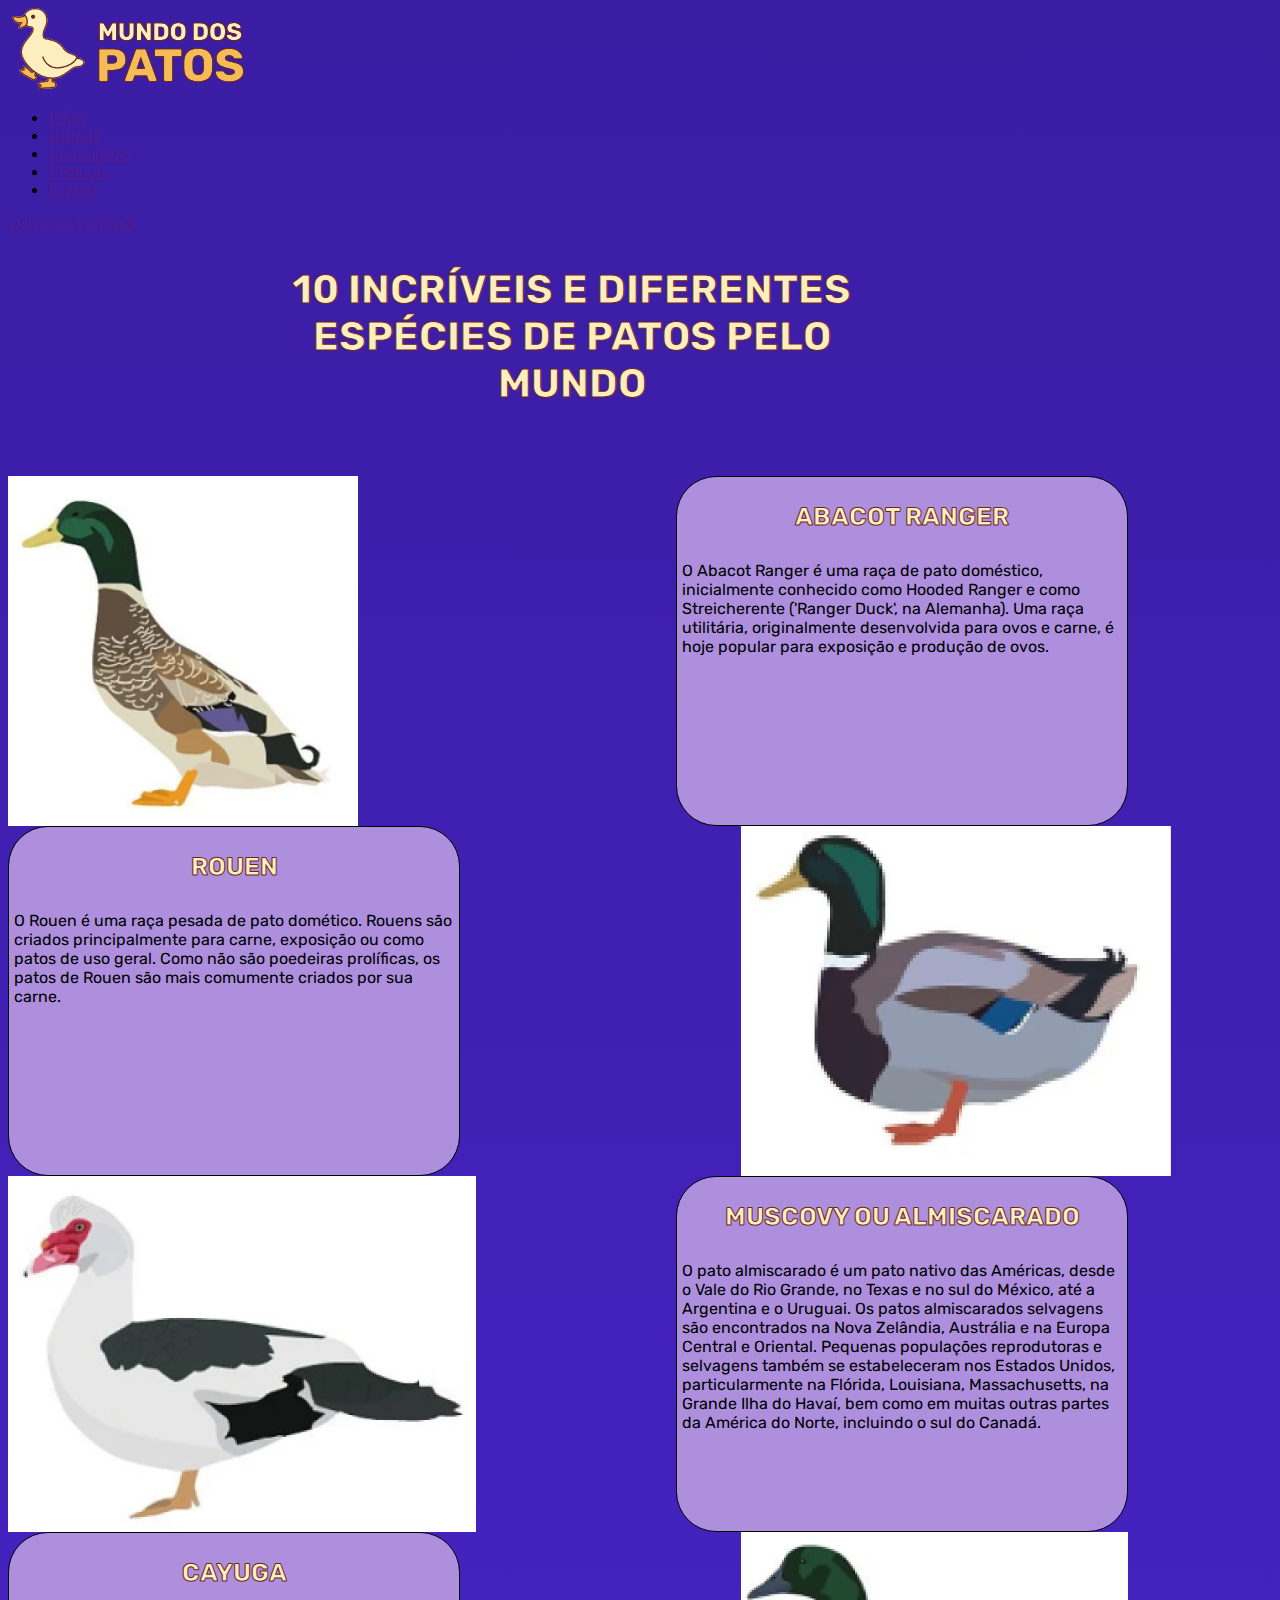
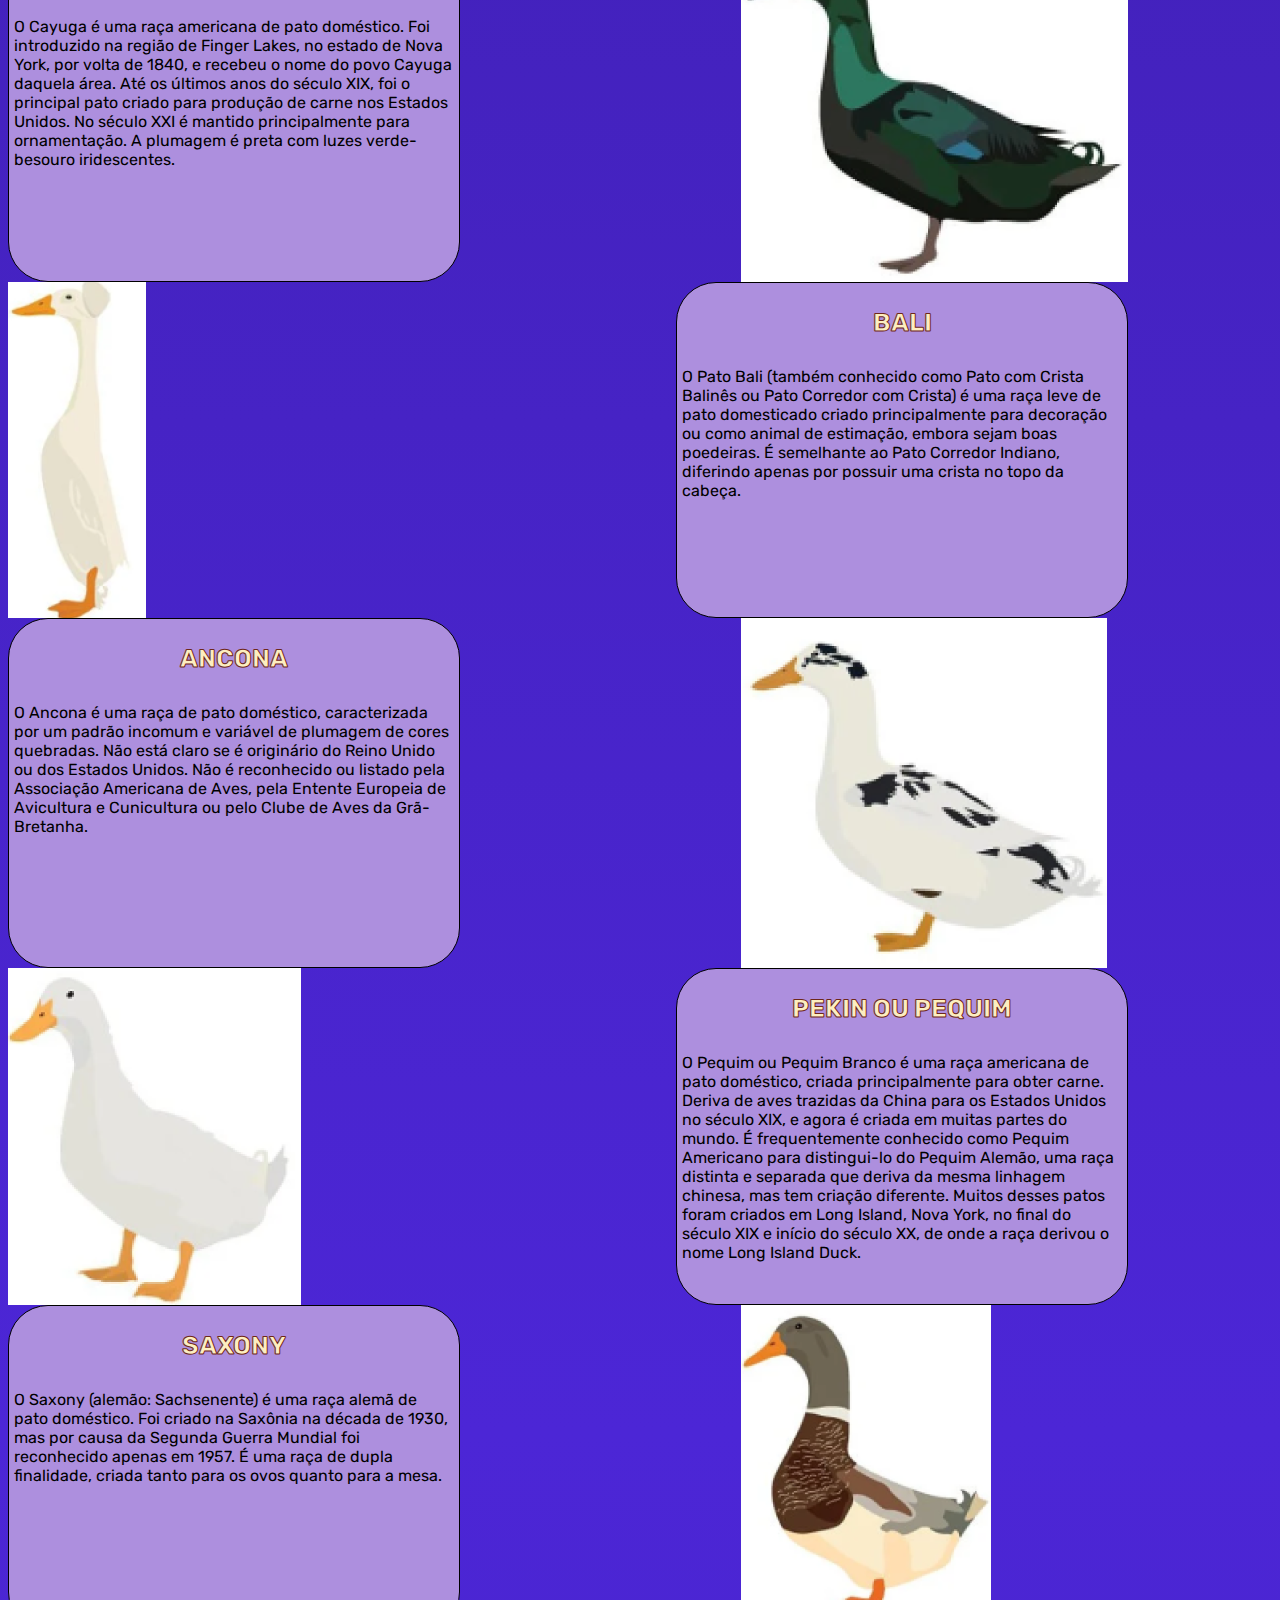
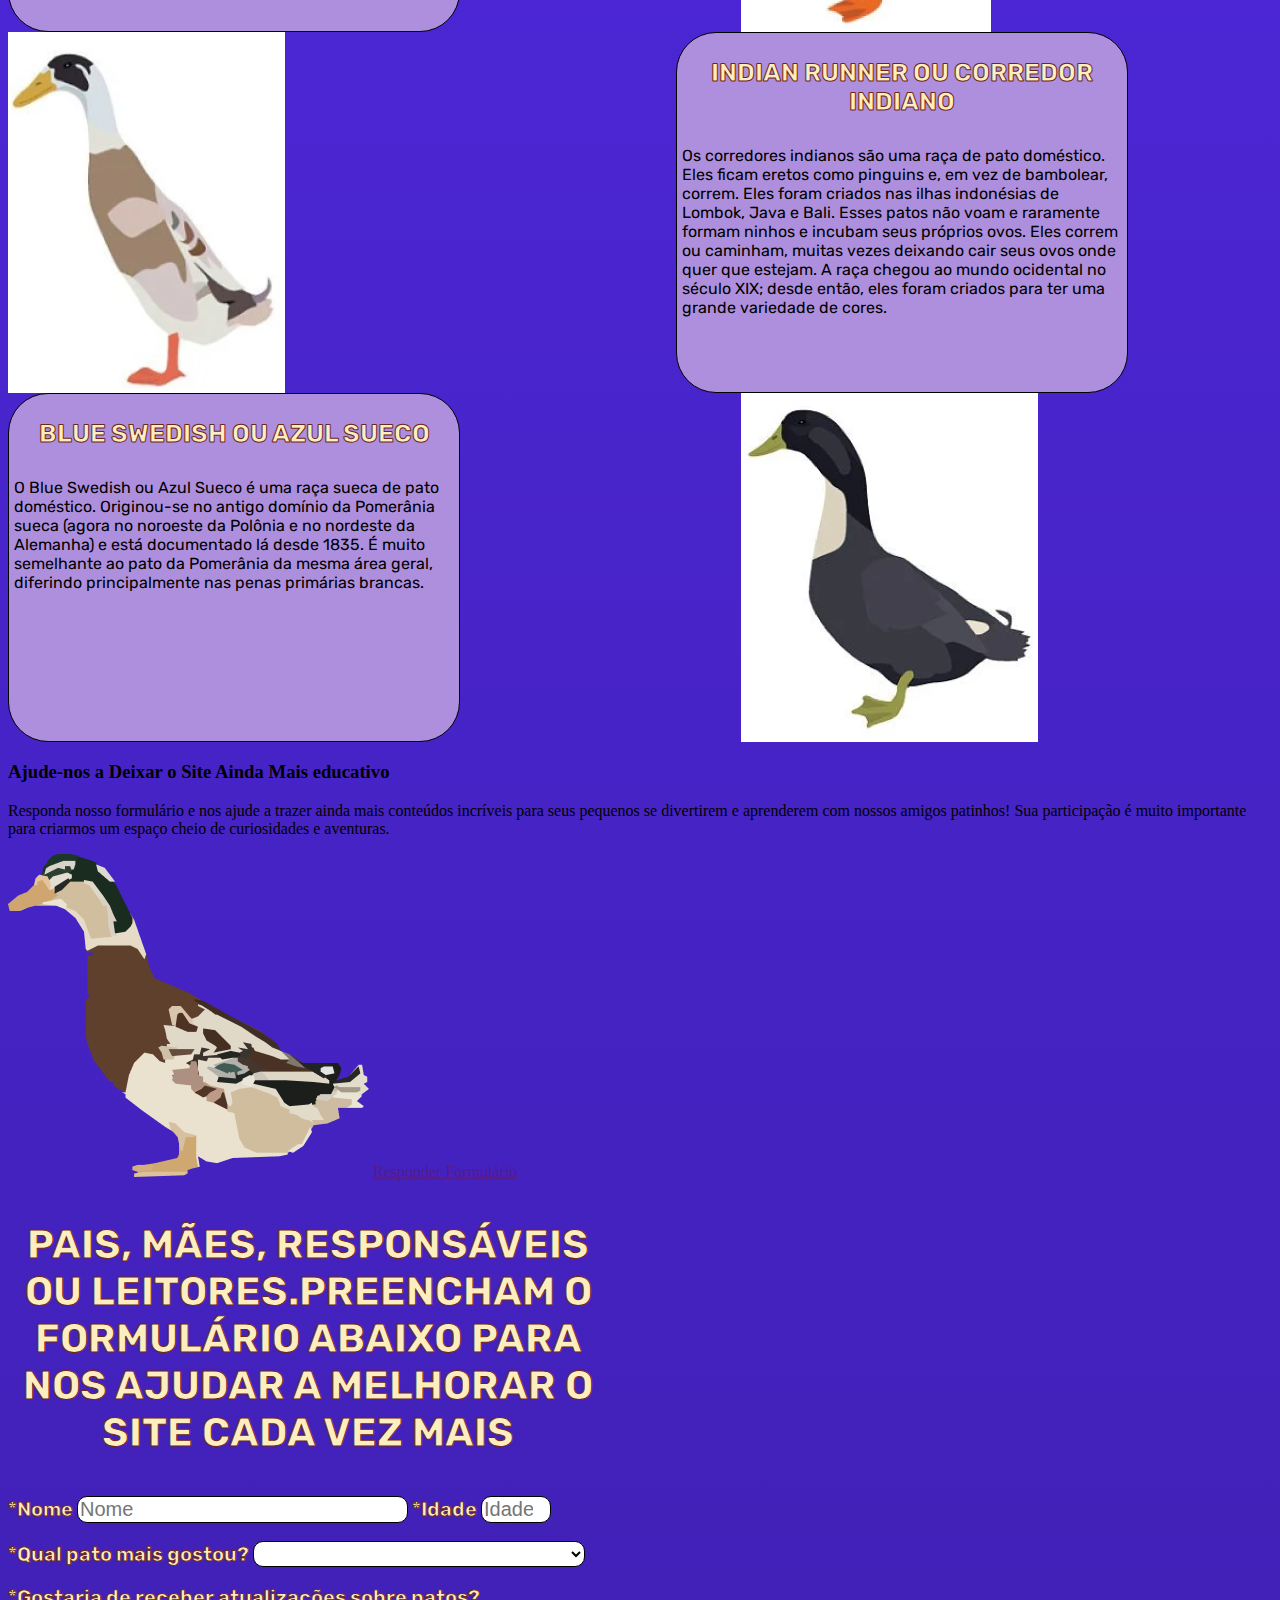
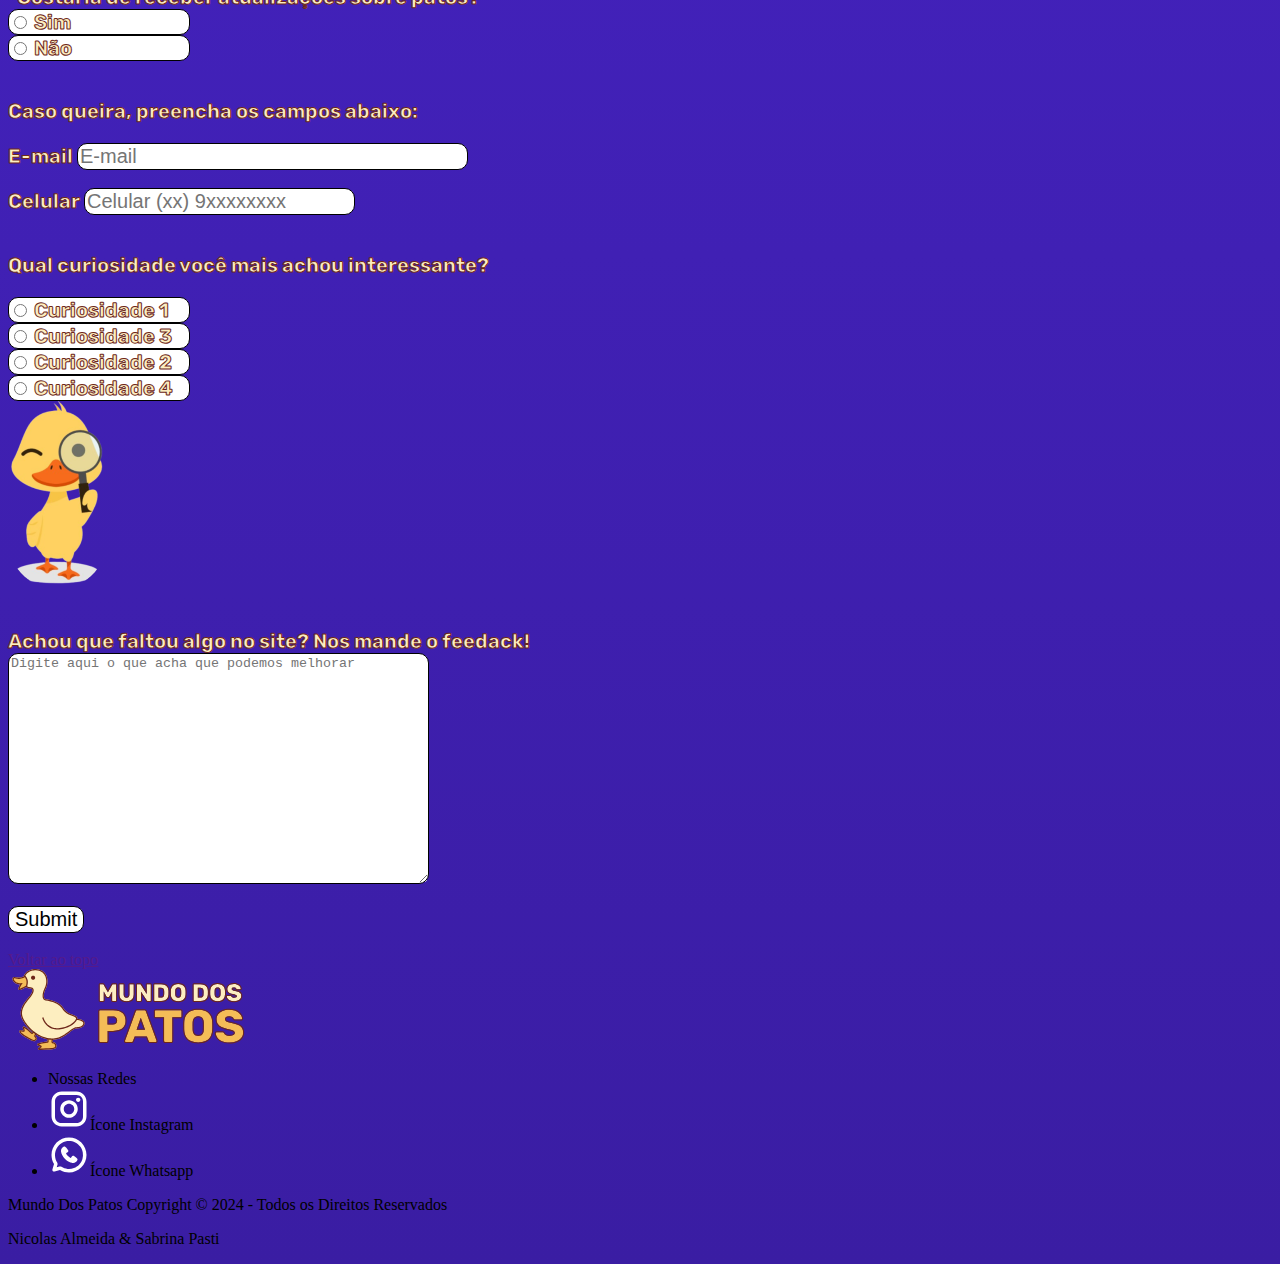
==== commit 07dffaaa: "Inicio CSS" ====
--- a/index2.html
+++ b/index2.html
@@ -3,138 +3,142 @@
 <head>
     <meta charset="UTF-8">
     <meta name="viewport" content="width=device-width, initial-scale=1.0">
+    <link rel="preconnect" href="https://fonts.googleapis.com">
+    <link rel="preconnect" href="https://fonts.gstatic.com" crossorigin>
+    <link href="https://fonts.googleapis.com/css2?family=Inter:ital,opsz,wght@0,14..32,100..900;1,14..32,100..900&family=Rubik:ital,wght@0,300..900;1,300..900&display=swap" rel="stylesheet">
+    <link rel="stylesheet" href="./assets/CSS/style2.css">
     <title>Home</title>
 </head>
     <body>
         <header>
-            <nav>
-                <img src="./IMG/Logohome.svg" alt="Logomarca do website: mundo dos patinhos">
-                <ul>
-                    <li><a href="">Início</a></li>
-                    <li><a href="">História</a></li>
-                    <li><a href="">Curiosidades</a></li>
-                    <li><a href="">Evolução</a></li>
-                    <li><a href="">Espécie</a></li>
-                </ul>
-                <a href="">Deixe seu Feedback</a>
-            </nav>
-        </header>
-        <section>
-            <h2>10 incríveis e diferentes espécies de patos pelo mundo</h2>    
-            <img src="./IMG/Abacot-Ranger.png" alt="">
-            <div>
-                <h3>
+        <nav class="wrapper">
+            <img src="/IMG/Logohome.svg" alt="Logomarca do website: mundo dos patinhos">
+            <ul>
+                <li><a href="">Início</a></li>
+                <li><a href="">História</a></li>
+                <li><a href="">Curiosidades</a></li>
+                <li><a href="">Evolução</a></li>
+                <li><a href="">Espécie</a></li>
+            </ul>
+            <a href="">Deixe seu Feedback</a>
+        </nav>
+    </header>
+        <section class="secRacas">
+            <h2 class="tituloGrande">10 incríveis e diferentes espécies de patos pelo mundo</h2>    
+            <img class="abacot" src="./IMG/Abacot-Ranger.png" alt="">
+            <div class="divRacas txtAbacot">
+                <h3 class="racas">
                     Abacot Ranger
                 </h3>
-                <p>
+                <p class="pRacas">
                     O Abacot Ranger é uma raça de pato doméstico, inicialmente conhecido como Hooded Ranger e como Streicherente ('Ranger Duck', na Alemanha). Uma raça utilitária, originalmente desenvolvida para ovos e carne, é hoje popular para exposição e produção de ovos.
                 </p>
             </div>
             <br><br>
 
-            <img src="./IMG/Rouen.png" alt="">
-
-            <div>
-                <h3>
+            <img class="rouen" src="./IMG/Rouen.png" alt="">
+
+            <div class="divRacas txtRouen">
+                <h3 class="racas">
                     Rouen
                 </h3>
-                <p>
+                <p class="pRacas">
                     O Rouen é uma raça pesada de pato domético. Rouens são criados principalmente para carne, exposição ou como patos de uso geral. Como não são poedeiras prolíficas, os patos de Rouen são mais comumente criados por sua carne.
                 </p>
             </div>
             <br><br>
 
-            <img src="./IMG/Muscovy.png" alt="">
-
-            <div>
-                <h3>
+            <img class="muscovy" src="./IMG/Muscovy.png" alt="">
+
+            <div class="divRacas txtMuscovy">
+                <h3 class="racas">
                     Muscovy ou Almiscarado            
                 </h3>
-                <p>
+                <p class="pRacas">
                     O pato almiscarado é um pato nativo das Américas, desde o Vale do Rio Grande, no Texas e no sul do México, até a Argentina e o Uruguai. Os patos almiscarados selvagens são encontrados na Nova Zelândia, Austrália e na Europa Central e Oriental. Pequenas populações reprodutoras e selvagens também se estabeleceram nos Estados Unidos, particularmente na Flórida, Louisiana, Massachusetts, na Grande Ilha do Havaí, bem como em muitas outras partes da América do Norte, incluindo o sul do Canadá.
                 </p>
             </div>
             <br><br>
 
-            <img src="./IMG/Cayuga.png" alt="">
-
-            <div>
-                <h3>
+            <img class="cayuga" src="./IMG/Cayuga.png" alt="">
+
+            <div class="divRacas txtCayuga">
+                <h3 class="racas">
                     Cayuga            
                 </h3>
-                <p>
+                <p class="pRacas">
                     O Cayuga é uma raça americana de pato doméstico. Foi introduzido na região de Finger Lakes, no estado de Nova York, por volta de 1840, e recebeu o nome do povo Cayuga daquela área. Até os últimos anos do século XIX, foi o principal pato criado para produção de carne nos Estados Unidos. No século XXI é mantido principalmente para ornamentação. A plumagem é preta com luzes verde-besouro iridescentes.
                 </p>
             </div>
             <br><br>
 
-            <img src="./IMG/Bali.png" alt="">
-
-            <div>
-                <h3>
+            <img class="bali" src="./IMG/Bali.png" alt="">
+
+            <div class="divRacas txtBali">
+                <h3 class="racas">
                     Bali            
                 </h3>
-                <p>
+                <p class="pRacas">
                     O Pato Bali (também conhecido como Pato com Crista Balinês ou Pato Corredor com Crista) é uma raça leve de pato domesticado criado principalmente para decoração ou como animal de estimação, embora sejam boas poedeiras. É semelhante ao Pato Corredor Indiano, diferindo apenas por possuir uma crista no topo da cabeça.
                 </p>
             </div>
             <br><br>
 
-            <img src="./IMG/Ancona.png" alt="">
-
-            <div>
-                <h3>
+            <img class="ancona" src="./IMG/Ancona.png" alt="">
+
+            <div class="divRacas txtAncona">
+                <h3 class="racas">
                     Ancona            
                 </h3>
-                <p>
+                <p class="pRacas">
                     O Ancona é uma raça de pato doméstico, caracterizada por um padrão incomum e variável de plumagem de cores quebradas. Não está claro se é originário do Reino Unido ou dos Estados Unidos. Não é reconhecido ou listado pela Associação Americana de Aves, pela Entente Europeia de Avicultura e Cunicultura ou pelo Clube de Aves da Grã-Bretanha.
                 </p>
             </div>
             <br><br>
 
-            <img src="./IMG/Pekin.png" alt="">
-
-            <div>
-                <h3>
+            <img class="pekin" src="./IMG/Pekin.png" alt="">
+
+            <div class="divRacas txtPekin">
+                <h3 class="racas">
                     Pekin ou Pequim         
                 </h3>
-                <p>
+                <p class="pRacas">
                     O Pequim ou Pequim Branco é uma raça americana de pato doméstico, criada principalmente para obter carne. Deriva de aves trazidas da China para os Estados Unidos no século XIX, e agora é criada em muitas partes do mundo. É frequentemente conhecido como Pequim Americano para distingui-lo do Pequim Alemão, uma raça distinta e separada que deriva da mesma linhagem chinesa, mas tem criação diferente. Muitos desses patos foram criados em Long Island, Nova York, no final do século XIX e início do século XX, de onde a raça derivou o nome Long Island Duck.
                 </p>
             </div>
             <br><br>
 
-            <img src="./IMG/Saxony.png" alt="">
-
-            <div>
-                <h3>
+            <img class="saxony" src="./IMG/Saxony.png" alt="">
+
+            <div class="divRacas txtSaxony">
+                <h3 class="racas">
                     Saxony         
                 </h3>
-                <p>
+                <p class="pRacas">
                     O Saxony (alemão: Sachsenente) é uma raça alemã de pato doméstico. Foi criado na Saxônia na década de 1930, mas por causa da Segunda Guerra Mundial foi reconhecido apenas em 1957. É uma raça de dupla finalidade, criada tanto para os ovos quanto para a mesa.
                 </p>
             </div>
             <br><br>
 
-            <img src="./IMG/Indian-Runner.png" alt="">
-
-            <div>
-                <h3>
+            <img class="indianRunner" src="./IMG/Indian-Runner.png" alt="">
+
+            <div class="divRacas txtIndianRunner">
+                <h3 class="racas">
                     Indian Runner ou Corredor Indiano        
                 </h3>
-                <p>
+                <p class="pRacas">
                     Os corredores indianos são uma raça de pato doméstico. Eles ficam eretos como pinguins e, em vez de bambolear, correm. Eles foram criados nas ilhas indonésias de Lombok, Java e Bali. Esses patos não voam e raramente formam ninhos e incubam seus próprios ovos. Eles correm ou caminham, muitas vezes deixando cair seus ovos onde quer que estejam. A raça chegou ao mundo ocidental no século XIX; desde então, eles foram criados para ter uma grande variedade de cores.
                 </p>
             </div>
             <br><br>
 
-            <img src="./IMG/Blue-Swedish.png" alt="">
-
-            <div>
-                <h3>
+            <img class="blueSwedish" src="./IMG/Blue-Swedish.png" alt="">
+
+            <div class="divRacas txtBlueSwedish">
+                <h3 class="racas">
                     Blue Swedish ou Azul Sueco   
                 </h3>
-                <p>
+                <p class="pRacas">
                     O Blue Swedish ou Azul Sueco é uma raça sueca de pato doméstico. Originou-se no antigo domínio da Pomerânia sueca (agora no noroeste da Polônia e no nordeste da Alemanha) e está documentado lá desde 1835. É muito semelhante ao pato da Pomerânia da mesma área geral, diferindo principalmente nas penas primárias brancas.
                 </p>
             </div>
@@ -152,7 +156,7 @@
         </div>
 
         <div>
-            <h3>
+            <h3 class="tituloGrande">
                 Pais, Mães, Responsáveis ou Leitores.Preencham o formulário abaixo para nos ajudar a melhorar o site cada vez mais
             </h3>
             <form action="">
@@ -178,12 +182,17 @@
                 </select> <br><br>
 
                 <label for="">*Gostaria de receber atualizações sobre patos?</label>
+            <div class="radio">    
                 <input type="radio" id="sim" name="att" value="SIM" required> 
                 <label for="">Sim</label>
+            </div>
+            <div class="radio">
                 <input type="radio" id="nao" name="att" value="NAO" required>
-                <label for="">Não</label> <br>
-
-                <p><strong>Caso queira, preencha os campos abaixo:</strong></p>
+                <label for="">Não</label>
+            </div>
+                <br>
+
+                <p class="pForm"><strong>Caso queira, preencha os campos abaixo:</strong></p>
 
                 <label for="">E-mail</label>
                 <input type="email" size="30" placeholder="E-mail"> <br><br>
@@ -191,21 +200,26 @@
                 <label for="">Celular</label>
                 <input type="tel" placeholder="Celular (xx) 9xxxxxxxx"> <br> <br>
 
-                <p><strong>Qual curiosidade você mais achou interessante?</strong></p>
+                <p class="pForm"><strong>Qual curiosidade você mais achou interessante?</strong></p>
             
+            <div class="radio">    
                 <input type="radio" id="CURIO" name="curio" value="01" required> 
                 <label for="">Curiosidade 1</label>
-        
+            </div>    
+            <div class="radio">
                 <input type="radio" id="CURIO" name="curio" value="01" required> 
                 <label for="">Curiosidade 3</label> <br>
-
+            </div>
+            <div class="radio">
                 <input type="radio" id="CURIO" name="curio" value="01" required> 
                 <label for="">Curiosidade 2</label>
-
-                <input type="radio" id="CURIO" name="curio" value="01" required> 
-                <label for="">Curiosidade 4</label>
-
-                <img src="./IMG/Pato-Lupa.png" alt=""> <br><br><br>
+            </div>
+            <div class="radio">
+                <input type="radio" id="CURIO" name="curio" value="01" required> 
+                <label for="">Curiosidade 4</label>   
+            </div>
+                <img src="./IMG/Pato-Lupa.png" alt=""> 
+                <br><br><br>
 
                 <label for="">Achou que faltou algo no site? Nos mande o feedack!</label> <br>
                 <textarea placeholder="Digite aqui o que acha que podemos melhorar" rows="15" cols=" 50"></textarea> <br> <br>
--- a/assets/CSS/style2.css
+++ b/assets/CSS/style2.css
@@ -0,0 +1,191 @@
+body{
+    background: linear-gradient(#3A1DA3 0%, #4C26D6 50%, #3A1DA3 100%)
+}
+
+.secRacas{
+    display: grid;
+}
+
+.tituloGrande{
+    font-family: "Rubik", sans-serif;
+    font-size: 40px;
+    color: #FDEEC0;
+    -webkit-text-stroke-width: 1px;
+    -webkit-text-stroke-color: #6D271A;
+    max-width: 600px;
+    text-transform: uppercase;
+    text-align: center;
+    grid-column: 2 / 7;
+    grid-row: 1 / 2;
+}
+
+.racas{
+    font-family: "Rubik", sans-serif;
+    font-size: 25px;
+    color: #FDEEC0;
+    -webkit-text-stroke-width: 1px;
+    -webkit-text-stroke-color: #6D271A;
+    max-width: 600px;
+    text-transform: uppercase;
+    text-align: center;
+}
+
+.divRacas{
+    background-color: #AD8FDE;
+    border: 1px solid black;
+    border-radius: 40px;
+    max-width: 450px;
+}
+
+.pRacas{
+    padding: 5px;
+    font-family: "Rubik", sans-serif;
+    text-align: start;
+}
+
+.abacot{
+    grid-column: 1 / 3;
+    grid-row: 3 / 4;
+}
+
+.txtAbacot{
+    grid-column: 5 / 8;
+    grid-row: 3 / 4;
+}
+
+.rouen{
+    grid-column: 6 / 8;
+    grid-row: 4 / 5;
+}
+
+.txtRouen{
+    grid-column: 1 / 4;
+    grid-row: 4 / 5;
+}
+
+.muscovy{
+    grid-column: 1 / 3;
+    grid-row: 5 / 6;
+}
+
+.txtMuscovy{
+    grid-column: 5 / 8;
+    grid-row: 5 / 6;
+}
+
+.cayuga{
+    grid-column: 6 / 8;
+    grid-row: 6 / 7;
+}
+
+.txtCayuga{
+    grid-column: 1 / 4;
+    grid-row: 6 / 7;
+}
+
+.bali{
+    grid-column: 1 / 3;
+    grid-row: 7 / 8;
+}
+
+.txtBali{
+    grid-column: 5 / 8;
+    grid-row: 7 / 8;
+}
+
+.ancona{
+    grid-column: 6 / 8;
+    grid-row: 8 / 9;
+}
+
+.txtAncona{
+    grid-column: 1 / 4;
+    grid-row: 8 / 9;
+}
+
+.pekin{
+    grid-column: 1 / 3;
+    grid-row: 9 / 10;
+}
+
+.txtPekin{
+    grid-column: 5 / 8;
+    grid-row: 9 / 10;
+}
+
+.saxony{
+    grid-column: 6 / 8;
+    grid-row: 10 / 11;
+}
+
+.txtSaxony{
+    grid-column: 1 / 4;
+    grid-row: 10 / 11;
+}
+
+.indianRunner{
+    grid-column: 1 / 3;
+    grid-row: 11 / 12;
+}
+
+.txtIndianRunner{
+    grid-column: 5 / 8;
+    grid-row: 11 / 12;
+}
+
+.blueSwedish{
+    grid-column: 6 / 8;
+    grid-row: 12 / 13;
+}
+
+.txtBlueSwedish{
+    grid-column: 1 / 4;
+    grid-row: 12 / 13;
+}
+
+/* Formulário */
+
+label{
+    font-family: "Rubik", sans-serif;
+    font-size: 20px;
+    font-weight: bold;
+    color: #FDEEC0;
+    -webkit-text-stroke-width: 1px;
+    -webkit-text-stroke-color: #6D271A;
+    text-align: center;
+}
+
+input{
+    border: 1px solid black;
+    border-radius: 10px;
+    background-color: white;
+    font-size: 20px;
+}
+
+select{
+    border: 1px solid black;
+    border-radius: 10px;
+    background-color: white;
+    font-size: 20px;
+}
+
+textarea{
+    border: 1px solid black;
+    border-radius: 10px;
+}
+
+.radio{
+    border: 1px solid black;
+    border-radius: 10px;
+    background-color: white;
+    width: 180px;
+}
+
+.pForm{
+    font-family: "Rubik", sans-serif;
+    font-size: 20px;
+    color: #FDEEC0;
+    -webkit-text-stroke-width: 1px;
+    -webkit-text-stroke-color: #6D271A;
+    text-align: start;
+}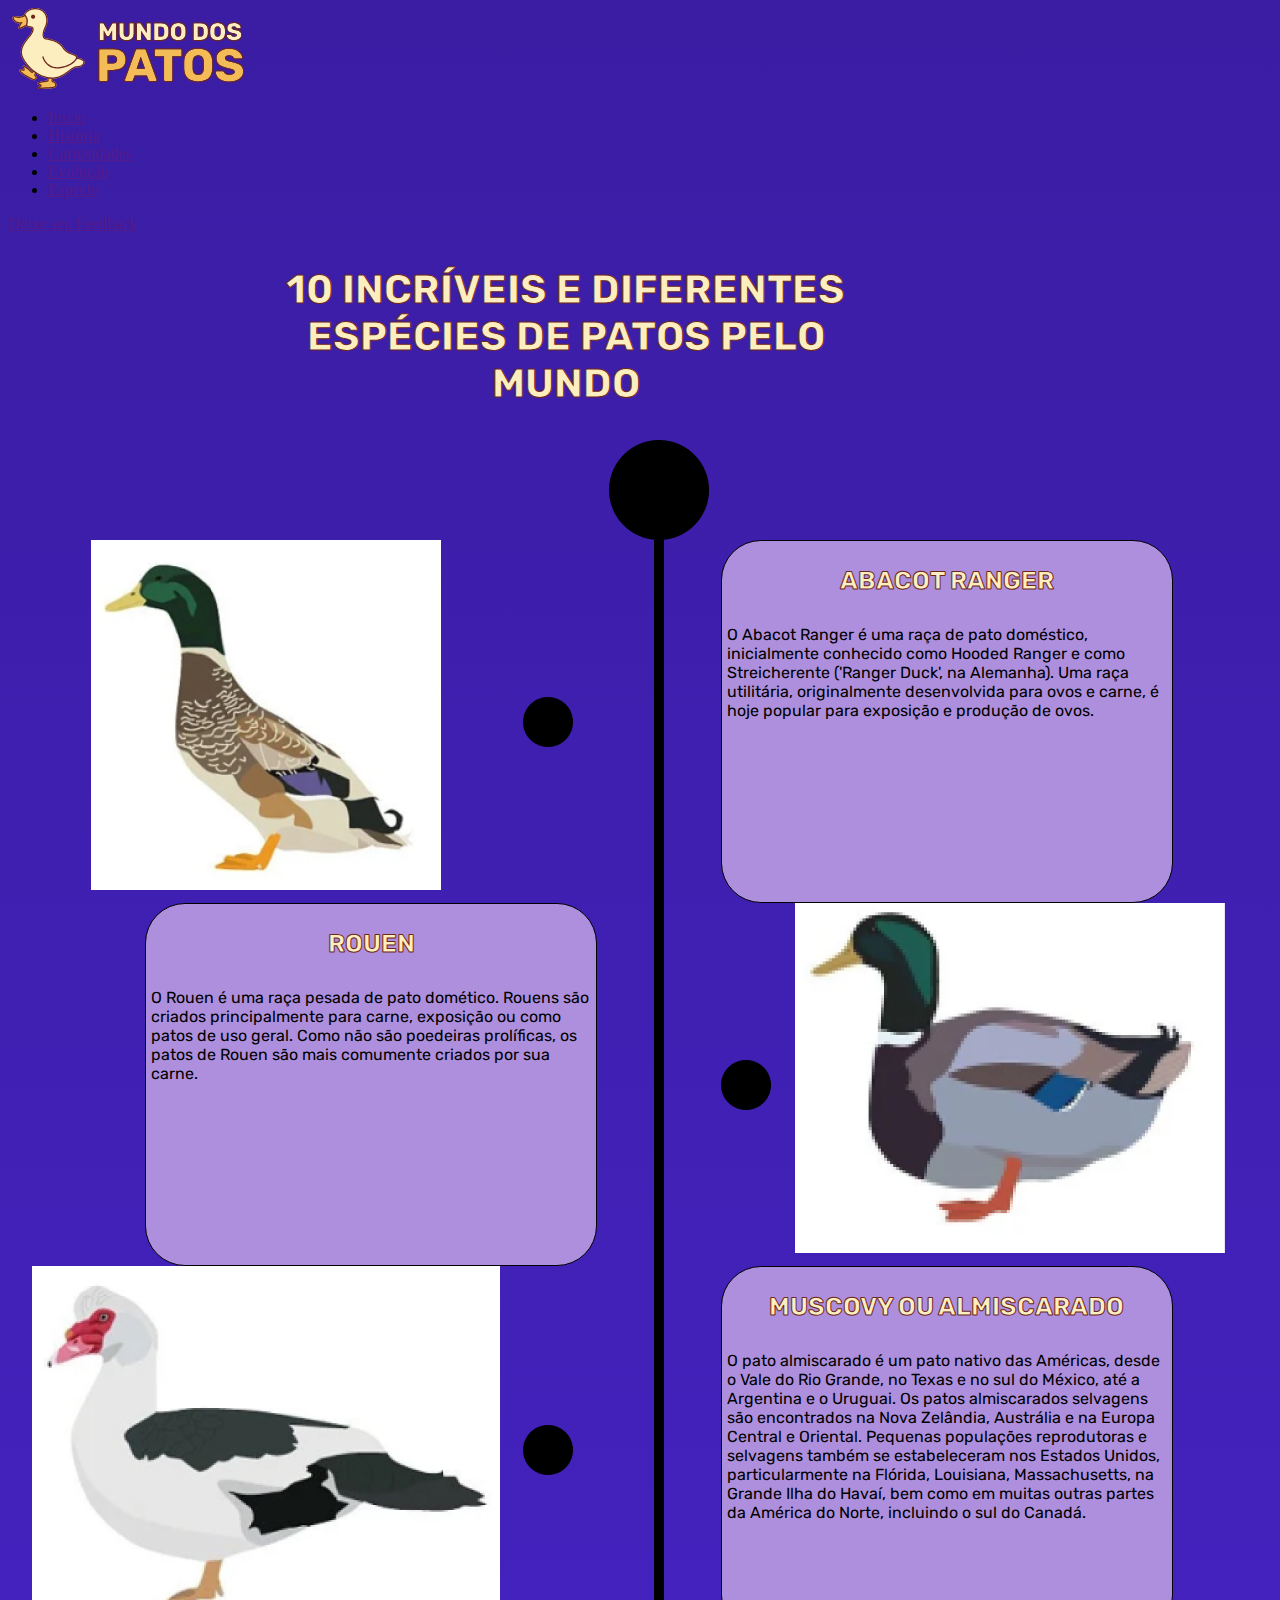
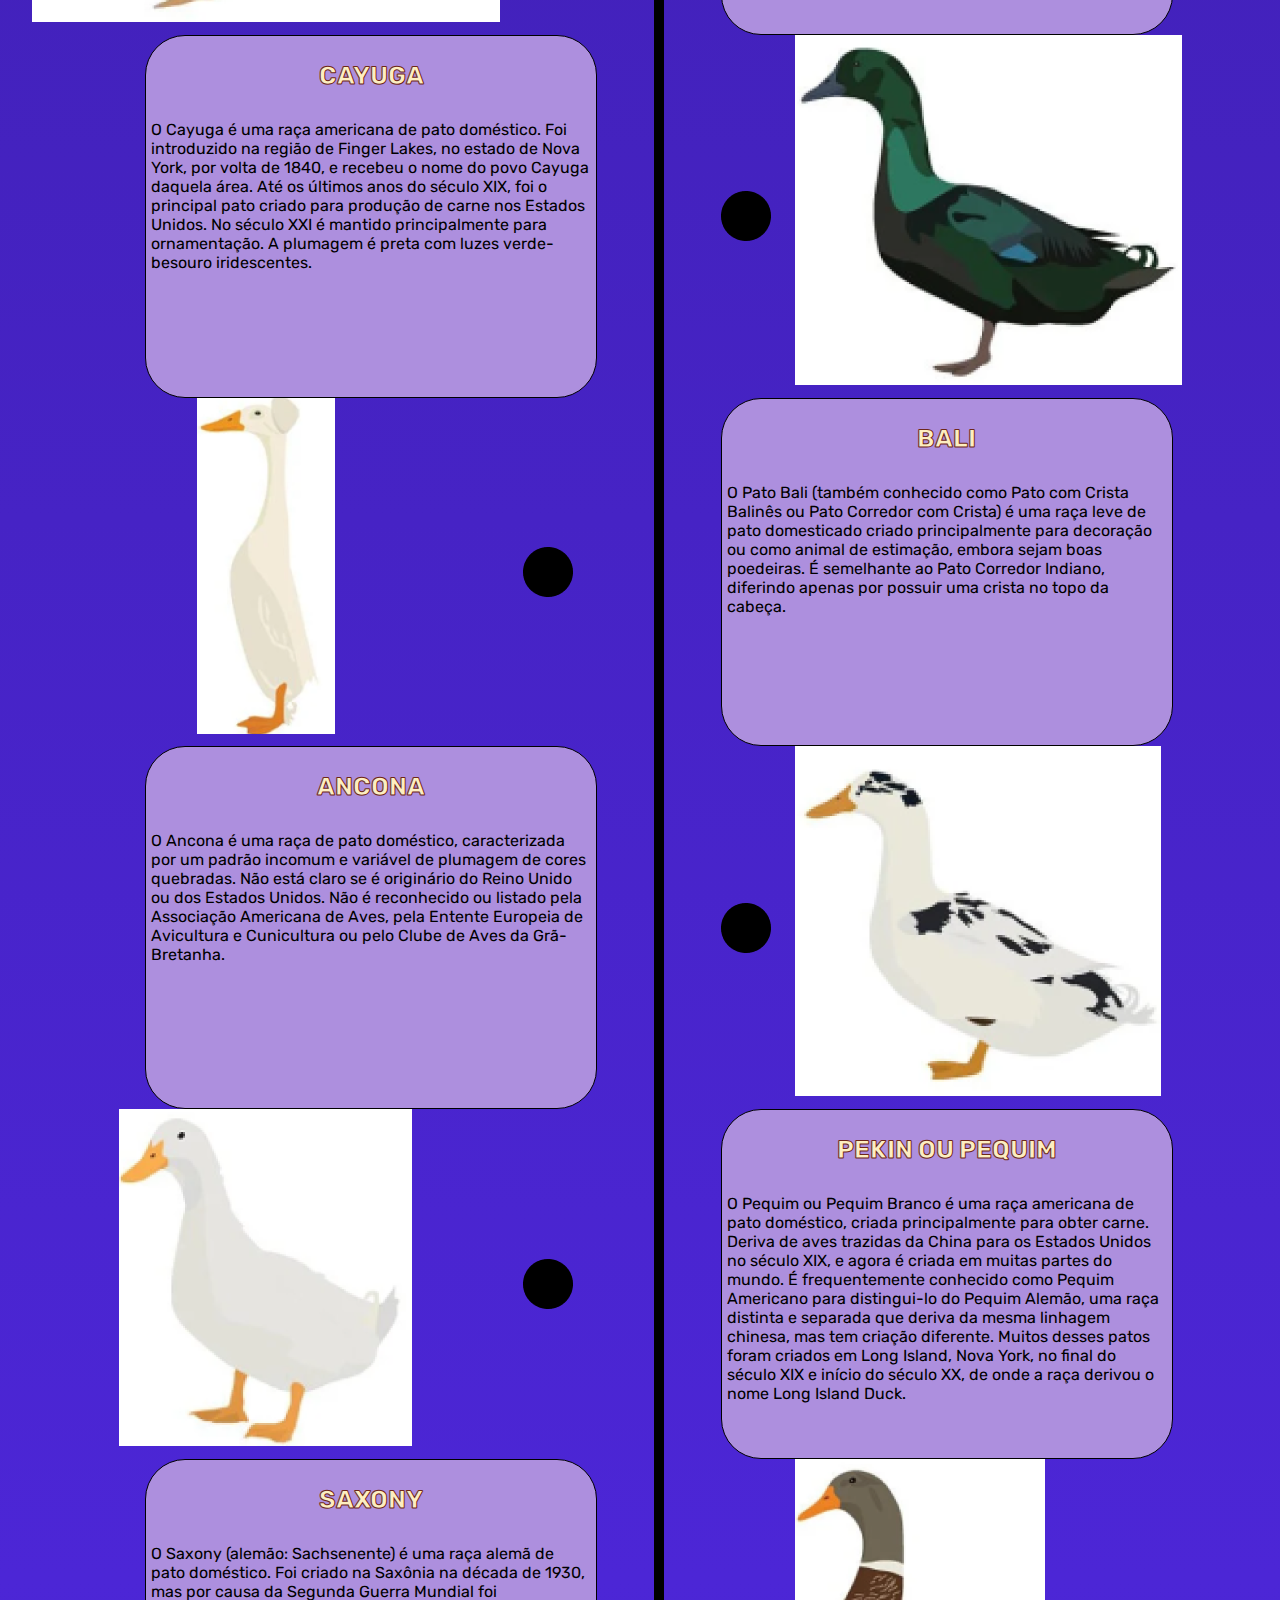
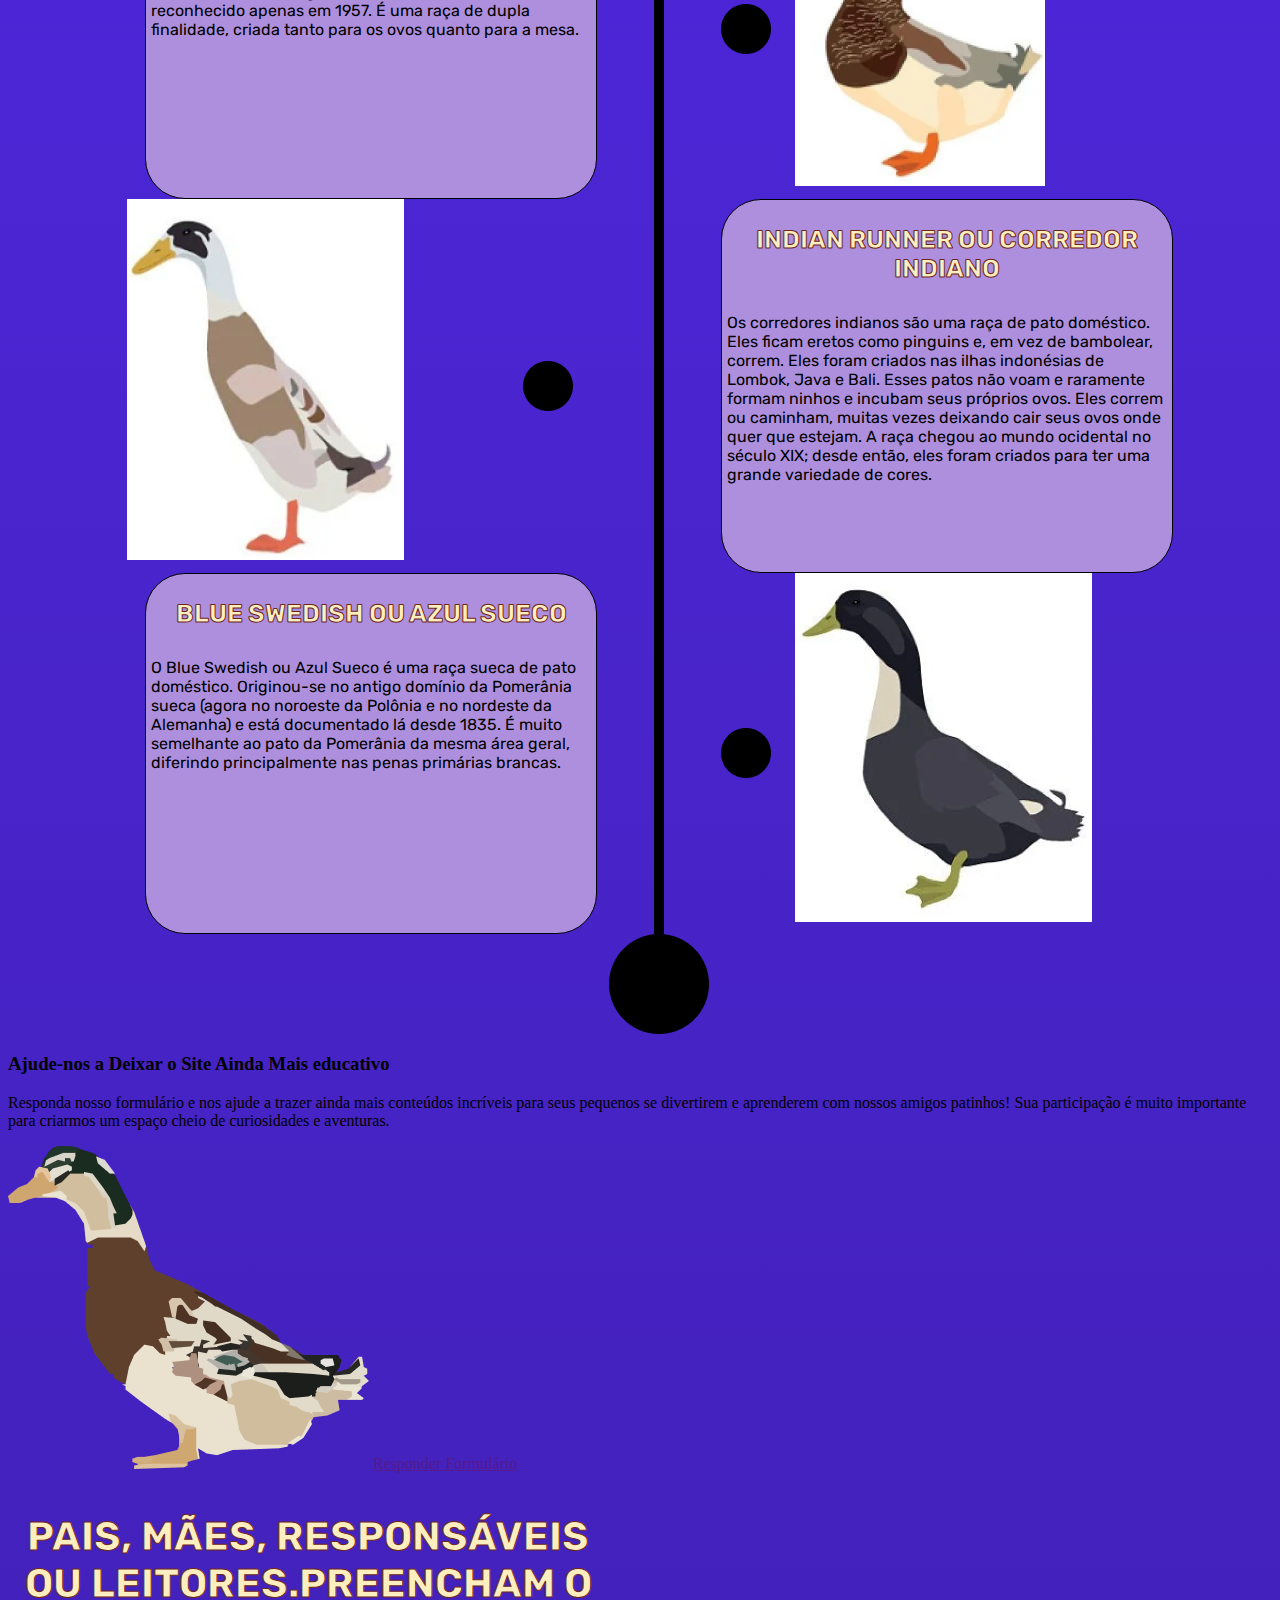
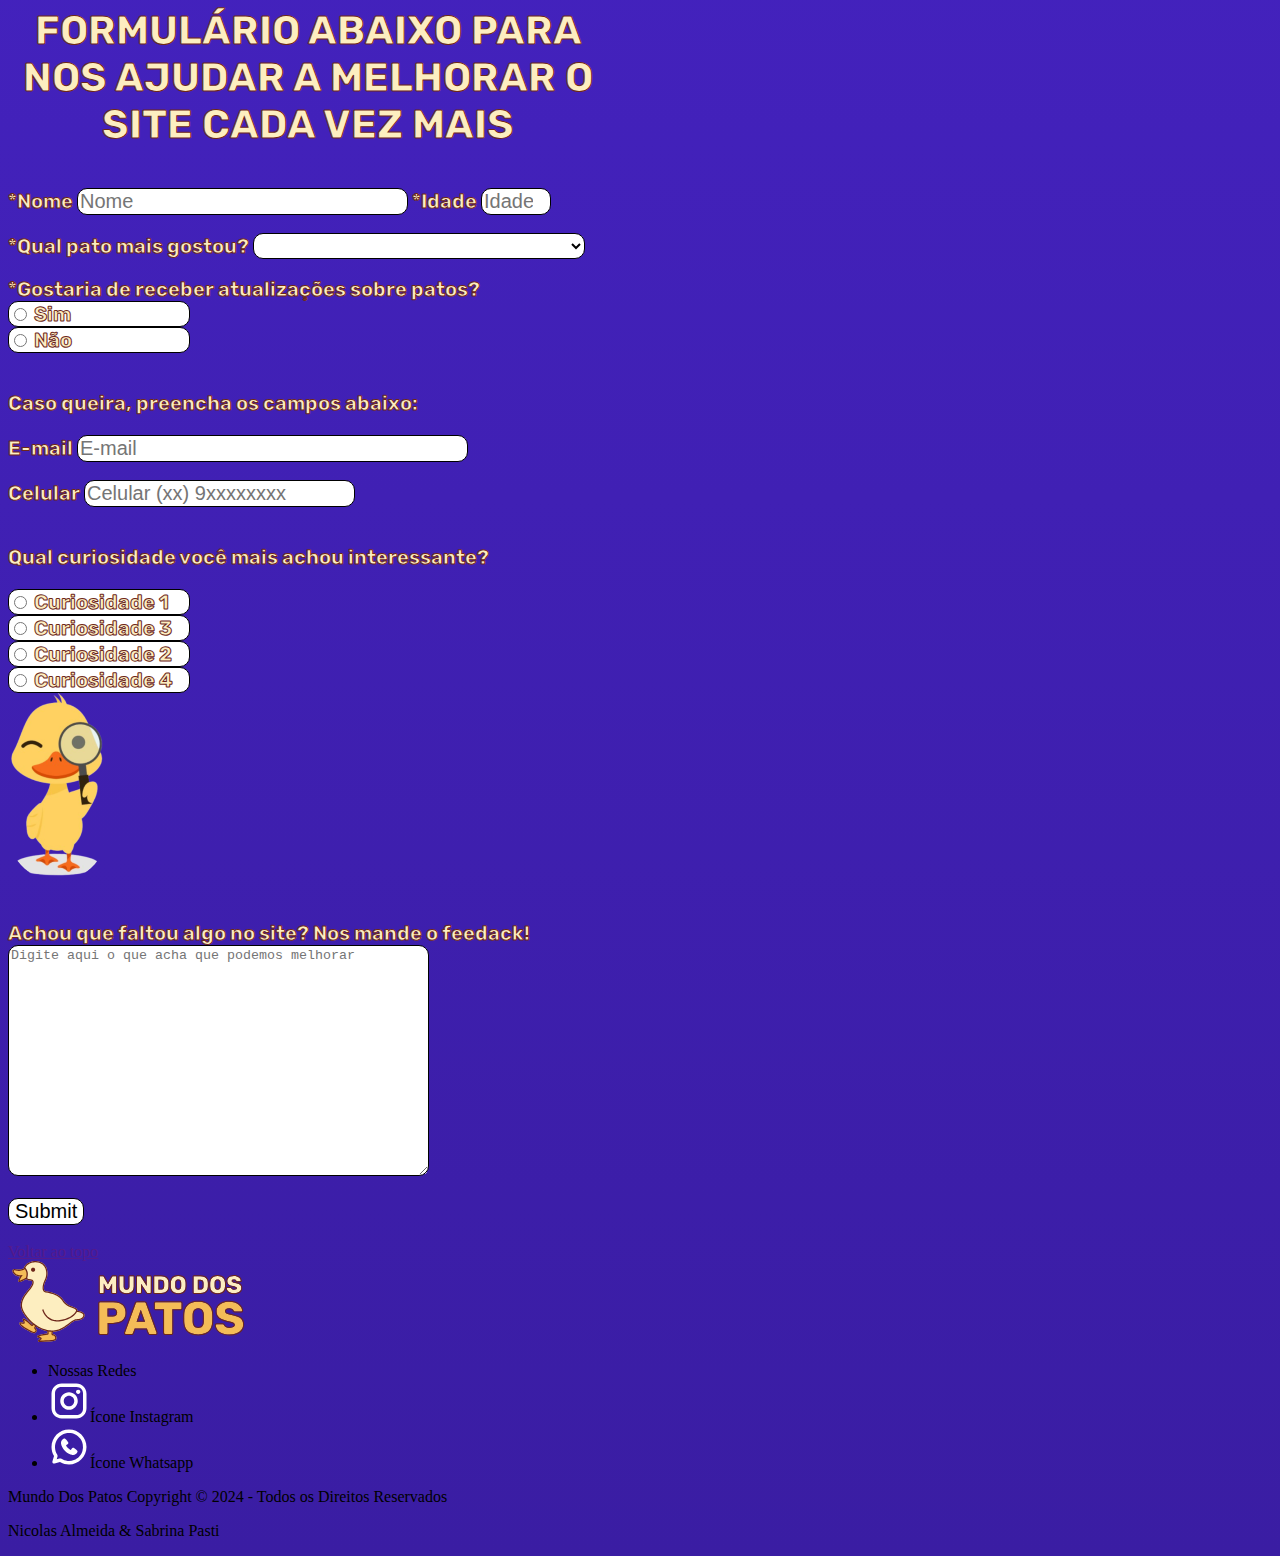
==== commit 5fdd1660: "Posicionamento dos traços do grid" ====
--- a/index2.html
+++ b/index2.html
@@ -24,8 +24,11 @@
         </nav>
     </header>
         <section class="secRacas">
-            <h2 class="tituloGrande">10 incríveis e diferentes espécies de patos pelo mundo</h2>    
+            <h2 class="tituloGrande">10 incríveis e diferentes espécies de patos pelo mundo</h2>
+            <img class="bolaCima" src="./IMG/Bola.png" alt="">
+            <img class="traco" src="./IMG/Traço.png" alt="">    
             <img class="abacot" src="./IMG/Abacot-Ranger.png" alt="">
+            <img class="bolinha1" src="./IMG/Bolinha.png" alt="">
             <div class="divRacas txtAbacot">
                 <h3 class="racas">
                     Abacot Ranger
@@ -37,6 +40,7 @@
             <br><br>
 
             <img class="rouen" src="./IMG/Rouen.png" alt="">
+            <img class="bolinha2" src="./IMG/Bolinha.png" alt="">
 
             <div class="divRacas txtRouen">
                 <h3 class="racas">
@@ -49,6 +53,7 @@
             <br><br>
 
             <img class="muscovy" src="./IMG/Muscovy.png" alt="">
+            <img class="bolinha3" src="./IMG/Bolinha.png" alt="">
 
             <div class="divRacas txtMuscovy">
                 <h3 class="racas">
@@ -61,6 +66,7 @@
             <br><br>
 
             <img class="cayuga" src="./IMG/Cayuga.png" alt="">
+            <img class="bolinha4" src="./IMG/Bolinha.png" alt="">
 
             <div class="divRacas txtCayuga">
                 <h3 class="racas">
@@ -73,6 +79,7 @@
             <br><br>
 
             <img class="bali" src="./IMG/Bali.png" alt="">
+            <img class="bolinha5" src="./IMG/Bolinha.png" alt="">
 
             <div class="divRacas txtBali">
                 <h3 class="racas">
@@ -85,6 +92,7 @@
             <br><br>
 
             <img class="ancona" src="./IMG/Ancona.png" alt="">
+            <img class="bolinha6" src="./IMG/Bolinha.png" alt="">
 
             <div class="divRacas txtAncona">
                 <h3 class="racas">
@@ -97,6 +105,7 @@
             <br><br>
 
             <img class="pekin" src="./IMG/Pekin.png" alt="">
+            <img class="bolinha7" src="./IMG/Bolinha.png" alt="">
 
             <div class="divRacas txtPekin">
                 <h3 class="racas">
@@ -109,6 +118,7 @@
             <br><br>
 
             <img class="saxony" src="./IMG/Saxony.png" alt="">
+            <img class="bolinha8" src="./IMG/Bolinha.png" alt="">
 
             <div class="divRacas txtSaxony">
                 <h3 class="racas">
@@ -121,6 +131,7 @@
             <br><br>
 
             <img class="indianRunner" src="./IMG/Indian-Runner.png" alt="">
+            <img class="bolinha9" src="./IMG/Bolinha.png" alt="">
 
             <div class="divRacas txtIndianRunner">
                 <h3 class="racas">
@@ -133,6 +144,7 @@
             <br><br>
 
             <img class="blueSwedish" src="./IMG/Blue-Swedish.png" alt="">
+            <img class="bolinha10" src="./IMG/Bolinha.png" alt="">
 
             <div class="divRacas txtBlueSwedish">
                 <h3 class="racas">
@@ -142,6 +154,7 @@
                     O Blue Swedish ou Azul Sueco é uma raça sueca de pato doméstico. Originou-se no antigo domínio da Pomerânia sueca (agora no noroeste da Polônia e no nordeste da Alemanha) e está documentado lá desde 1835. É muito semelhante ao pato da Pomerânia da mesma área geral, diferindo principalmente nas penas primárias brancas.
                 </p>
             </div>
+            <img class="bolaBaixo" src="./IMG/Bola.png" alt="">
             <br><br>
         </section>  
         <div>
--- a/assets/CSS/style2.css
+++ b/assets/CSS/style2.css
@@ -43,9 +43,92 @@
     text-align: start;
 }
 
+/* Posicionamento do traço e das bolinhas pretas */
+
+.bolaCima{
+    grid-column: 4 / 5;
+    grid-row: 2 / 3;
+    justify-self: center;
+}
+
+.traco{
+    grid-column: 4 / 5;
+    grid-row: 3 / 13;
+    justify-self: center;
+}
+
+.bolinha1{
+    grid-column: 3 / 4;
+    grid-row: 3 / 4;
+    align-self: center;
+}
+
+.bolinha2{
+    grid-column: 5 / 6;
+    grid-row: 4 / 5;
+    align-self: center;
+}
+
+.bolinha3{
+    grid-column: 3 / 4;
+    grid-row: 5 / 6;
+    align-self: center;
+}
+
+.bolinha4{
+    grid-column: 5 / 6;
+    grid-row: 6 / 7;
+    align-self: center;
+}
+
+.bolinha5{
+    grid-column: 3 / 4;
+    grid-row: 7 / 8;
+    align-self: center;
+}
+
+.bolinha6{
+    grid-column: 5 / 6;
+    grid-row: 8 / 9;
+    align-self: center;
+}
+
+.bolinha7{
+    grid-column: 3 / 4;
+    grid-row: 9 / 10;
+    align-self: center;
+}
+
+.bolinha8{
+    grid-column: 5 / 6;
+    grid-row: 10 / 11;
+    align-self: center;
+}
+
+.bolinha9{
+    grid-column: 3 / 4;
+    grid-row: 11 / 12;
+    align-self: center;
+}
+
+.bolinha10{
+    grid-column: 5 / 6;
+    grid-row: 12 / 13;
+    align-self: center;
+}
+
+.bolaBaixo{
+    grid-column: 4 / 5;
+    grid-row: 13 / 14;
+    justify-self: center;
+}
+
+/* Fim do posicionamento */
+
 .abacot{
     grid-column: 1 / 3;
     grid-row: 3 / 4;
+    justify-self: center;
 }
 
 .txtAbacot{
@@ -61,11 +144,13 @@
 .txtRouen{
     grid-column: 1 / 4;
     grid-row: 4 / 5;
+    justify-self: end;
 }
 
 .muscovy{
     grid-column: 1 / 3;
     grid-row: 5 / 6;
+    justify-self: center;
 }
 
 .txtMuscovy{
@@ -81,11 +166,13 @@
 .txtCayuga{
     grid-column: 1 / 4;
     grid-row: 6 / 7;
+    justify-self: end;
 }
 
 .bali{
     grid-column: 1 / 3;
     grid-row: 7 / 8;
+    justify-self: center;
 }
 
 .txtBali{
@@ -101,11 +188,13 @@
 .txtAncona{
     grid-column: 1 / 4;
     grid-row: 8 / 9;
+    justify-self: end;
 }
 
 .pekin{
     grid-column: 1 / 3;
     grid-row: 9 / 10;
+    justify-self: center;
 }
 
 .txtPekin{
@@ -121,11 +210,13 @@
 .txtSaxony{
     grid-column: 1 / 4;
     grid-row: 10 / 11;
+    justify-self: end;
 }
 
 .indianRunner{
     grid-column: 1 / 3;
     grid-row: 11 / 12;
+    justify-self: center;
 }
 
 .txtIndianRunner{
@@ -141,6 +232,7 @@
 .txtBlueSwedish{
     grid-column: 1 / 4;
     grid-row: 12 / 13;
+    justify-self: end;
 }
 
 /* Formulário */
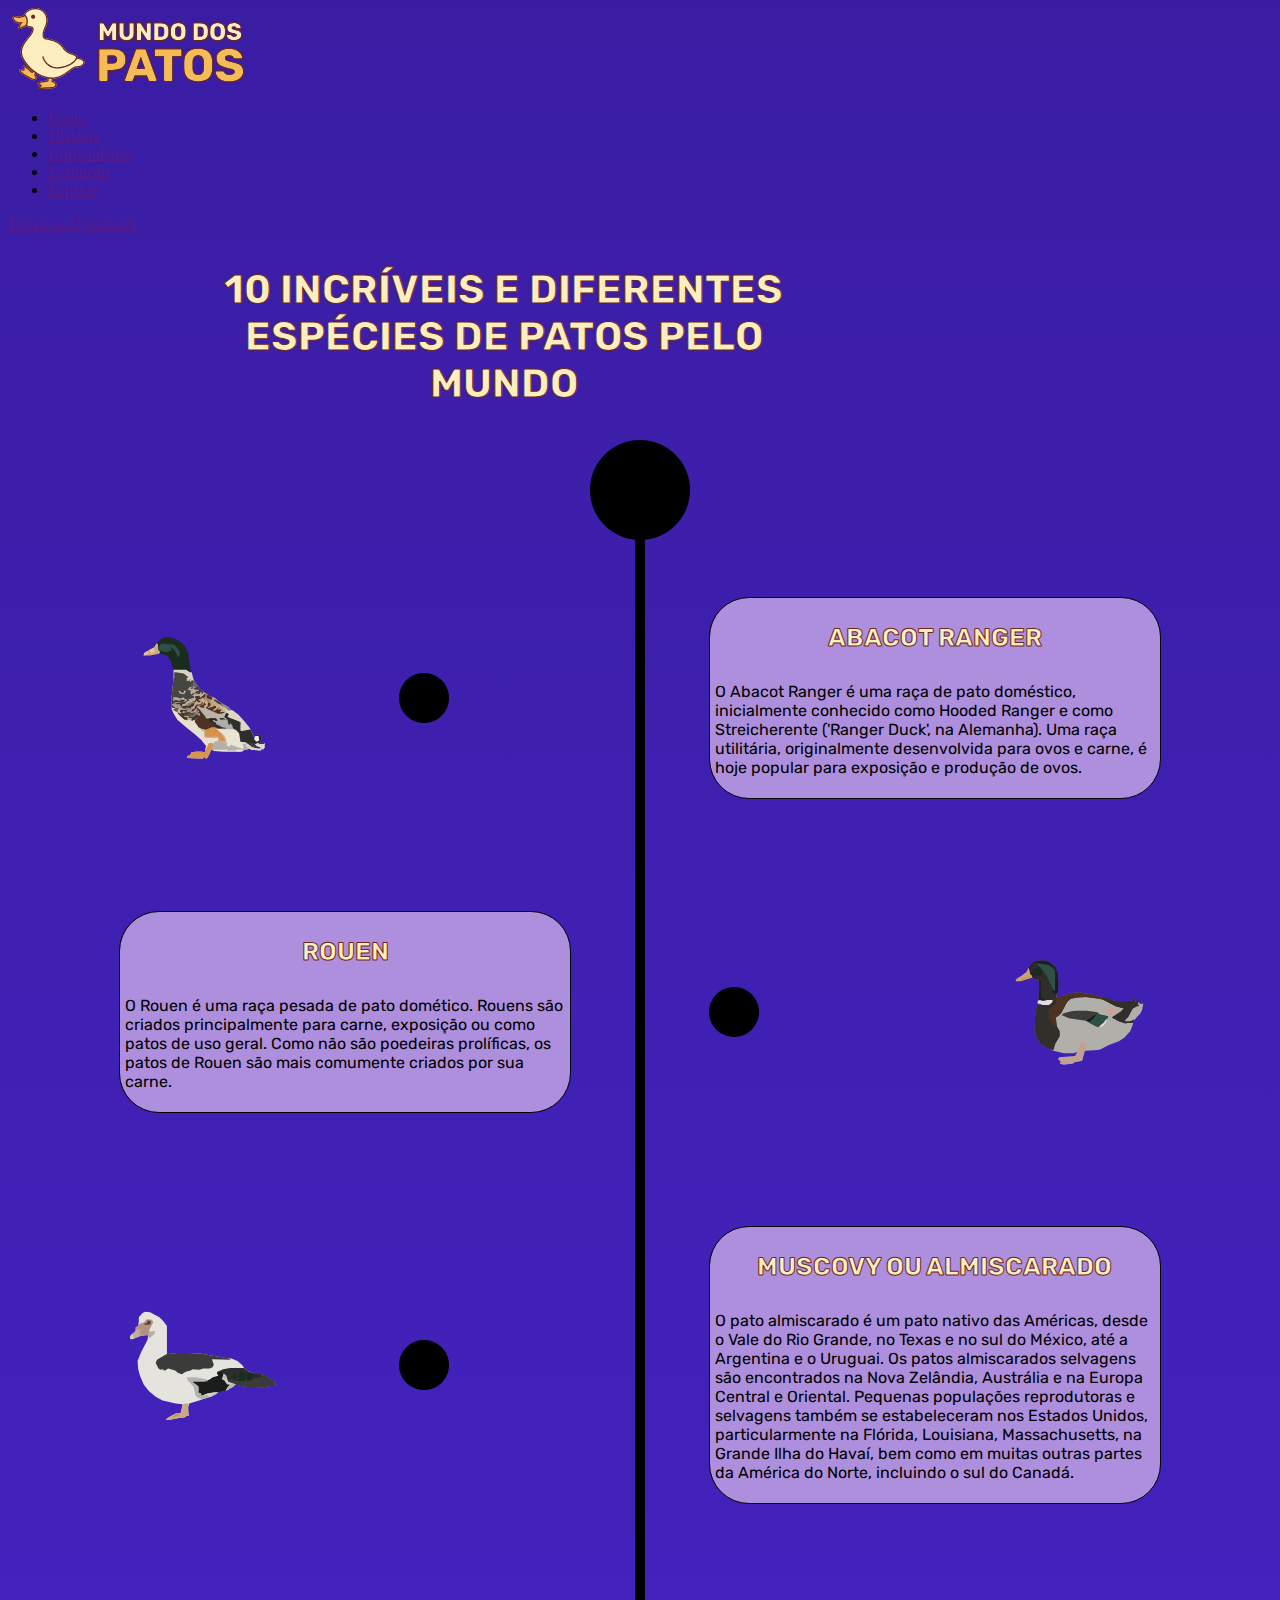
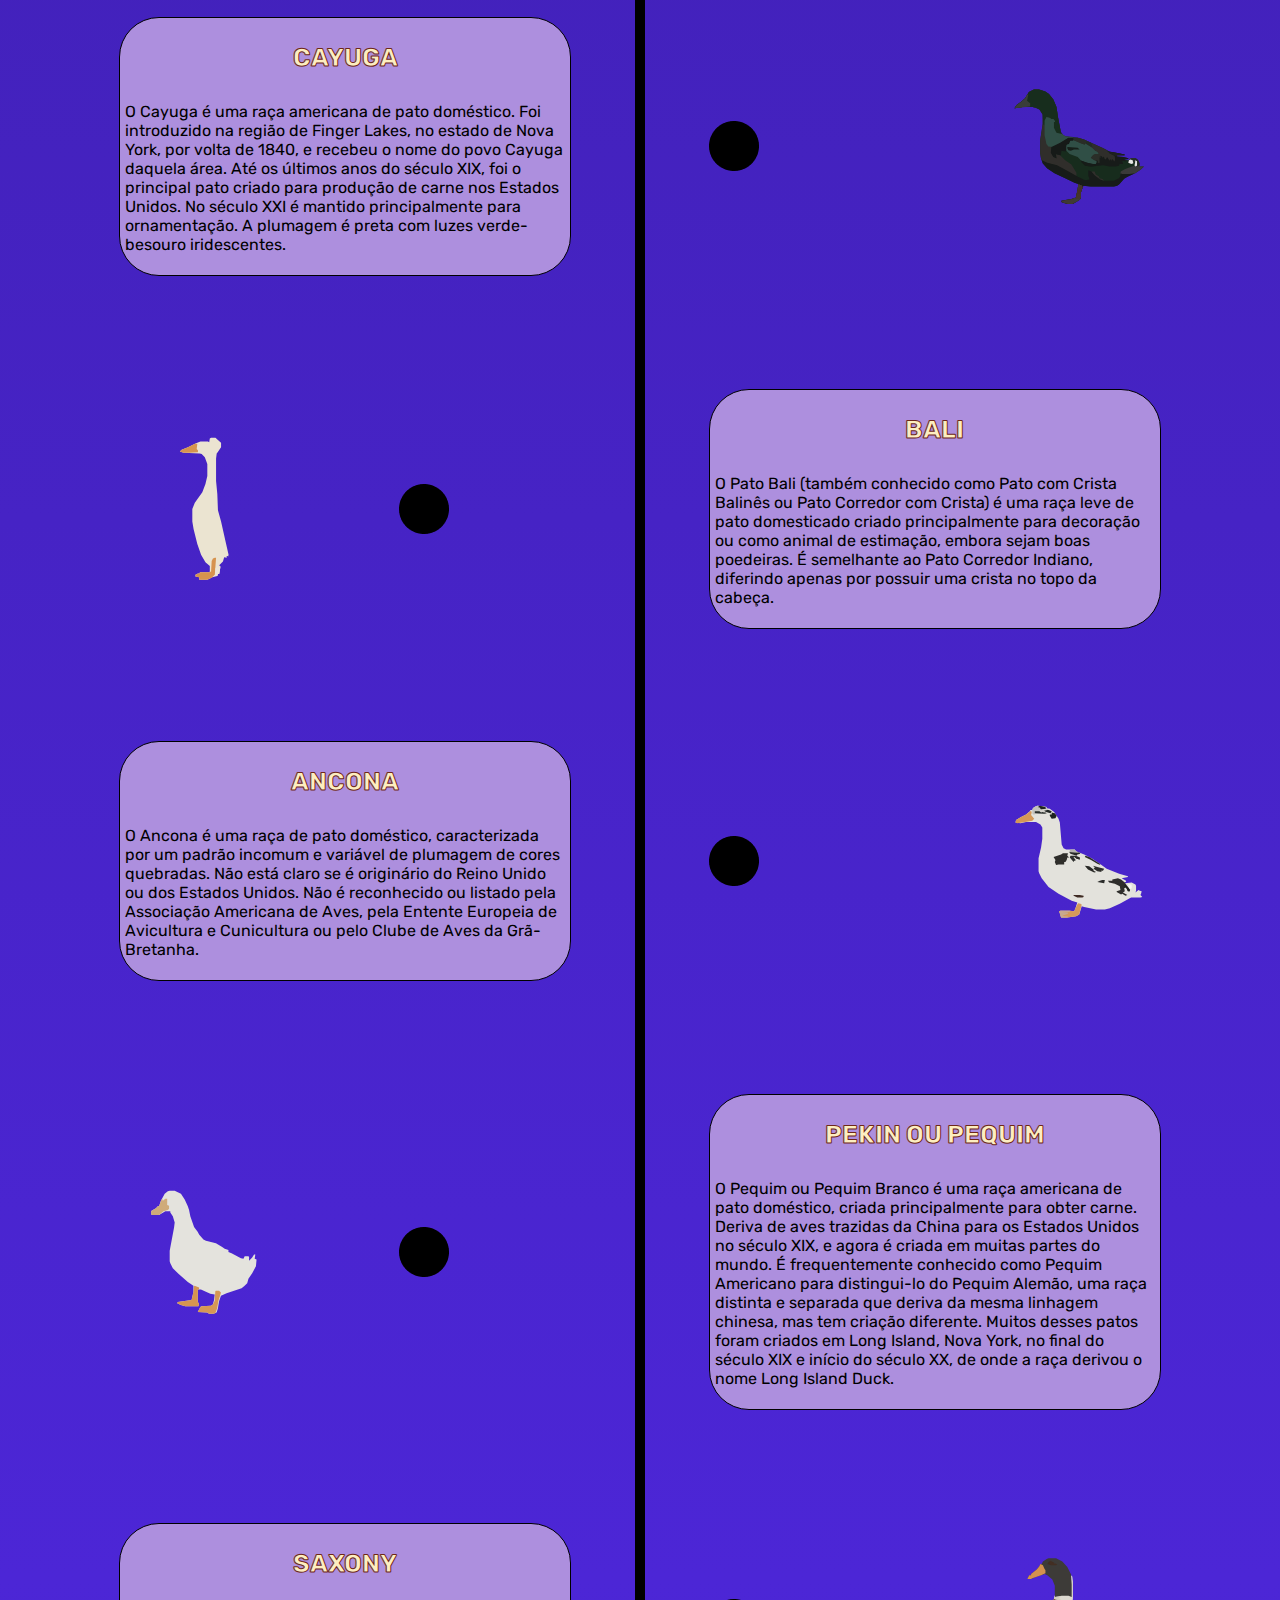
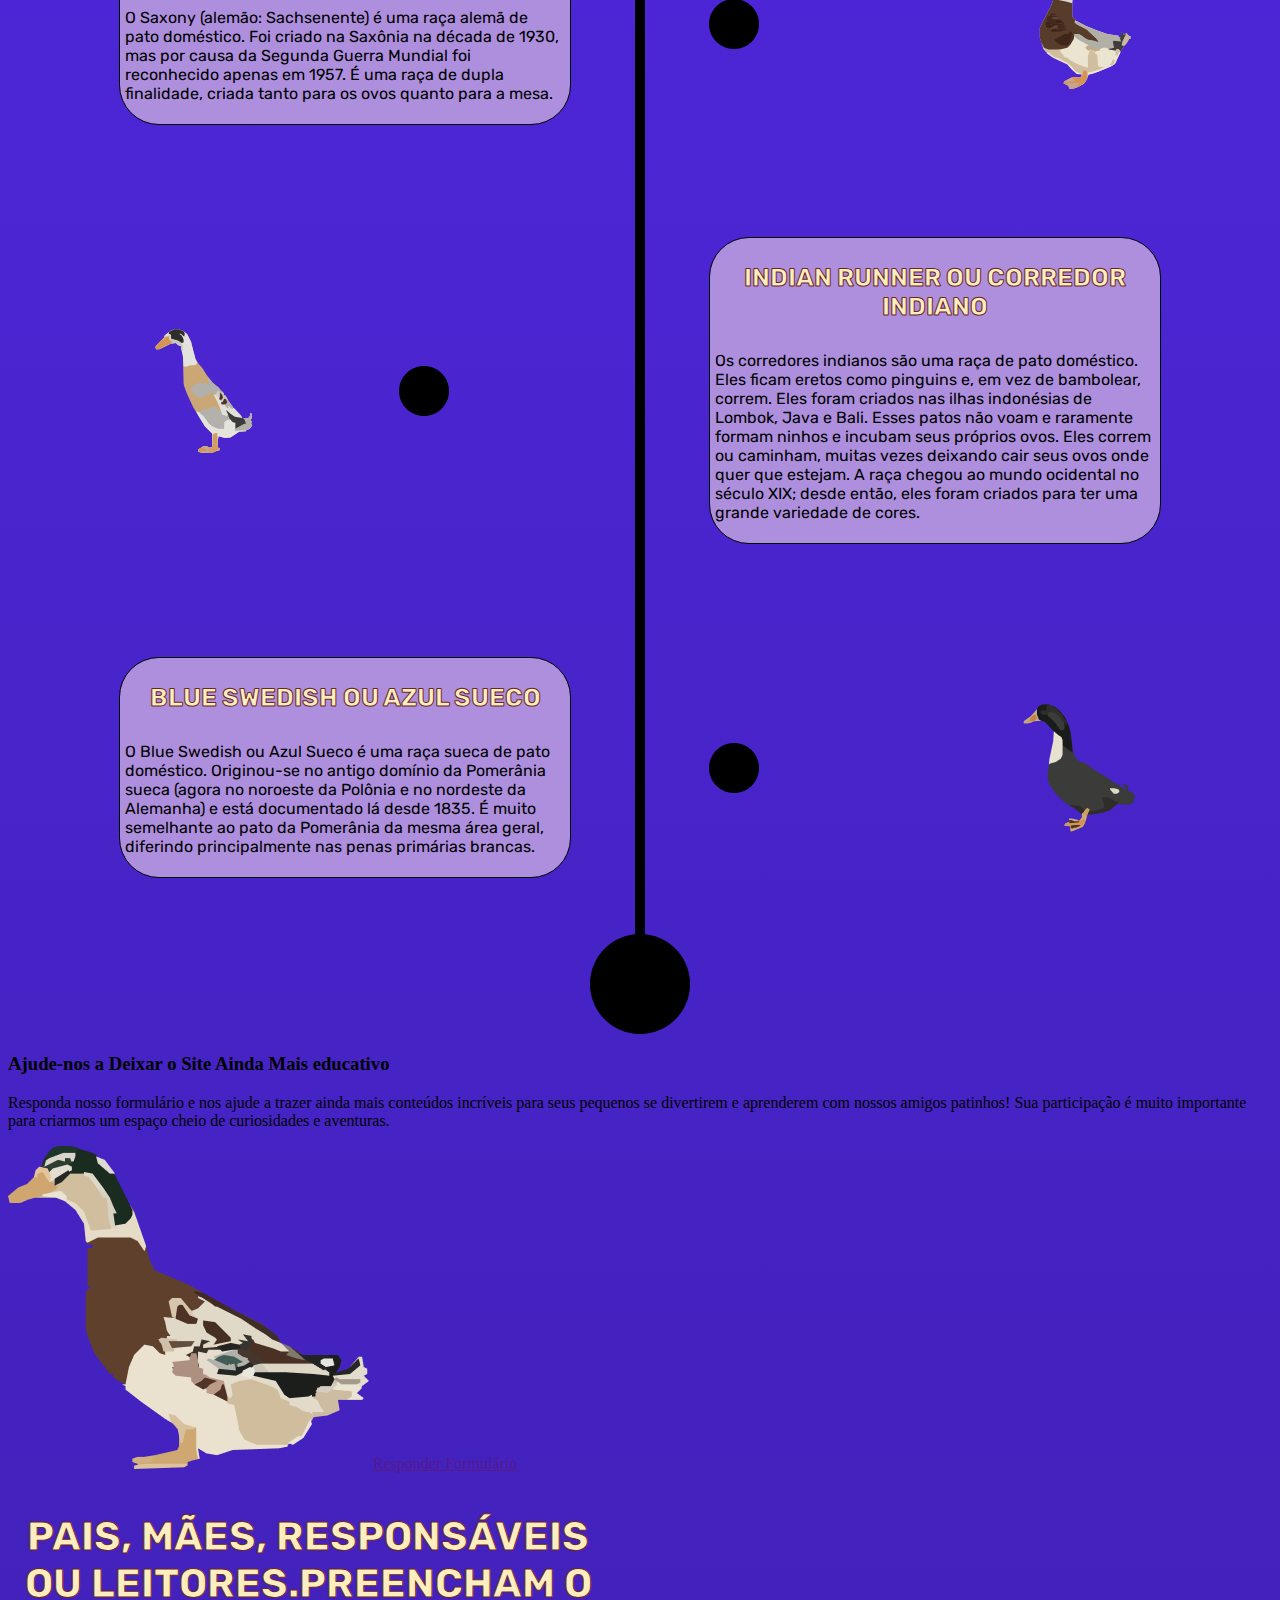
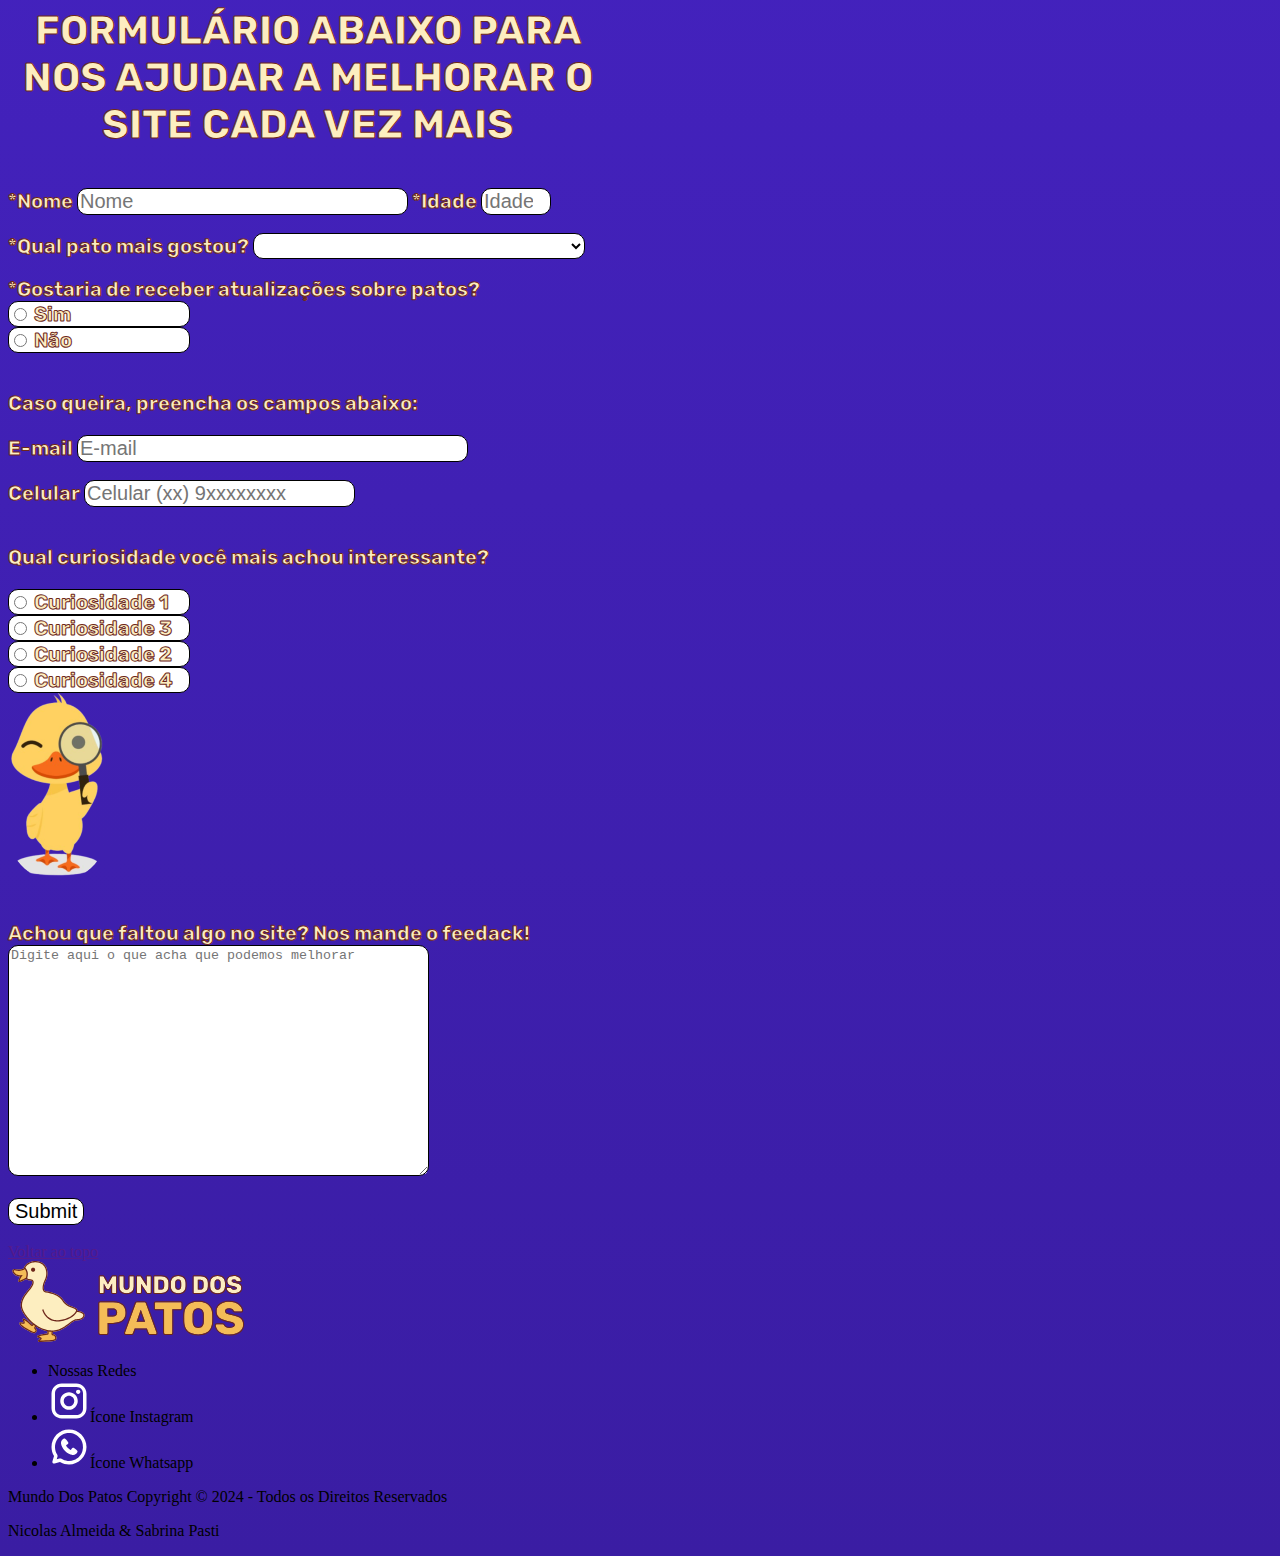
==== commit c979dbff: "Ajustes linha de raças" ====
--- a/index2.html
+++ b/index2.html
@@ -27,7 +27,7 @@
             <h2 class="tituloGrande">10 incríveis e diferentes espécies de patos pelo mundo</h2>
             <img class="bolaCima" src="./IMG/Bola.png" alt="">
             <img class="traco" src="./IMG/Traço.png" alt="">    
-            <img class="abacot" src="./IMG/Abacot-Ranger.png" alt="">
+            <img class="abacot" src="./IMG/Abacot-Ranger.svg" alt="">
             <img class="bolinha1" src="./IMG/Bolinha.png" alt="">
             <div class="divRacas txtAbacot">
                 <h3 class="racas">
@@ -39,7 +39,7 @@
             </div>
             <br><br>
 
-            <img class="rouen" src="./IMG/Rouen.png" alt="">
+            <img class="rouen" src="./IMG/Rouen.svg" alt="">
             <img class="bolinha2" src="./IMG/Bolinha.png" alt="">
 
             <div class="divRacas txtRouen">
@@ -52,7 +52,7 @@
             </div>
             <br><br>
 
-            <img class="muscovy" src="./IMG/Muscovy.png" alt="">
+            <img class="muscovy" src="./IMG/Muscovy.svg" alt="">
             <img class="bolinha3" src="./IMG/Bolinha.png" alt="">
 
             <div class="divRacas txtMuscovy">
@@ -65,7 +65,7 @@
             </div>
             <br><br>
 
-            <img class="cayuga" src="./IMG/Cayuga.png" alt="">
+            <img class="cayuga" src="./IMG/Cayuga.svg" alt="">
             <img class="bolinha4" src="./IMG/Bolinha.png" alt="">
 
             <div class="divRacas txtCayuga">
@@ -78,7 +78,7 @@
             </div>
             <br><br>
 
-            <img class="bali" src="./IMG/Bali.png" alt="">
+            <img class="bali" src="./IMG/Bali.svg" alt="">
             <img class="bolinha5" src="./IMG/Bolinha.png" alt="">
 
             <div class="divRacas txtBali">
@@ -91,7 +91,7 @@
             </div>
             <br><br>
 
-            <img class="ancona" src="./IMG/Ancona.png" alt="">
+            <img class="ancona" src="./IMG/Ancona.svg" alt="">
             <img class="bolinha6" src="./IMG/Bolinha.png" alt="">
 
             <div class="divRacas txtAncona">
@@ -104,7 +104,7 @@
             </div>
             <br><br>
 
-            <img class="pekin" src="./IMG/Pekin.png" alt="">
+            <img class="pekin" src="./IMG/Pekin.svg" alt="">
             <img class="bolinha7" src="./IMG/Bolinha.png" alt="">
 
             <div class="divRacas txtPekin">
@@ -117,7 +117,7 @@
             </div>
             <br><br>
 
-            <img class="saxony" src="./IMG/Saxony.png" alt="">
+            <img class="saxony" src="./IMG/Saxony.svg" alt="">
             <img class="bolinha8" src="./IMG/Bolinha.png" alt="">
 
             <div class="divRacas txtSaxony">
@@ -130,7 +130,7 @@
             </div>
             <br><br>
 
-            <img class="indianRunner" src="./IMG/Indian-Runner.png" alt="">
+            <img class="indianRunner" src="./IMG/Indian-Runner.svg" alt="">
             <img class="bolinha9" src="./IMG/Bolinha.png" alt="">
 
             <div class="divRacas txtIndianRunner">
@@ -143,7 +143,7 @@
             </div>
             <br><br>
 
-            <img class="blueSwedish" src="./IMG/Blue-Swedish.png" alt="">
+            <img class="blueSwedish" src="./IMG/Blue-Swedish.svg" alt="">
             <img class="bolinha10" src="./IMG/Bolinha.png" alt="">
 
             <div class="divRacas txtBlueSwedish">
--- a/assets/CSS/style2.css
+++ b/assets/CSS/style2.css
@@ -129,110 +129,140 @@
     grid-column: 1 / 3;
     grid-row: 3 / 4;
     justify-self: center;
+    align-self: center;
 }
 
 .txtAbacot{
     grid-column: 5 / 8;
     grid-row: 3 / 4;
+    justify-self: start;
+    align-self: center;
 }
 
 .rouen{
     grid-column: 6 / 8;
     grid-row: 4 / 5;
+    justify-self: center;
+    align-self: center;
 }
 
 .txtRouen{
     grid-column: 1 / 4;
     grid-row: 4 / 5;
     justify-self: end;
+    align-self: center;
 }
 
 .muscovy{
     grid-column: 1 / 3;
     grid-row: 5 / 6;
     justify-self: center;
+    align-self: center;
 }
 
 .txtMuscovy{
     grid-column: 5 / 8;
     grid-row: 5 / 6;
+    justify-self: start;
+    align-self: center;
 }
 
 .cayuga{
     grid-column: 6 / 8;
     grid-row: 6 / 7;
+    justify-self: center;
+    align-self: center;
 }
 
 .txtCayuga{
     grid-column: 1 / 4;
     grid-row: 6 / 7;
     justify-self: end;
+    align-self: center;
 }
 
 .bali{
     grid-column: 1 / 3;
     grid-row: 7 / 8;
     justify-self: center;
+    align-self: center;
 }
 
 .txtBali{
     grid-column: 5 / 8;
     grid-row: 7 / 8;
+    justify-self: start;
+    align-self: center;
 }
 
 .ancona{
     grid-column: 6 / 8;
     grid-row: 8 / 9;
+    justify-self: center;
+    align-self: center;
 }
 
 .txtAncona{
     grid-column: 1 / 4;
     grid-row: 8 / 9;
     justify-self: end;
+    align-self: center;
 }
 
 .pekin{
     grid-column: 1 / 3;
     grid-row: 9 / 10;
     justify-self: center;
+    align-self: center;
 }
 
 .txtPekin{
     grid-column: 5 / 8;
     grid-row: 9 / 10;
+    justify-self: start;
+    align-self: center;
 }
 
 .saxony{
     grid-column: 6 / 8;
     grid-row: 10 / 11;
+    justify-self: center;
+    align-self: center;
 }
 
 .txtSaxony{
     grid-column: 1 / 4;
     grid-row: 10 / 11;
     justify-self: end;
+    align-self: center;
 }
 
 .indianRunner{
     grid-column: 1 / 3;
     grid-row: 11 / 12;
     justify-self: center;
+    align-self: center;
 }
 
 .txtIndianRunner{
     grid-column: 5 / 8;
     grid-row: 11 / 12;
+    justify-self: start;
+    align-self: center;
 }
 
 .blueSwedish{
     grid-column: 6 / 8;
     grid-row: 12 / 13;
+    justify-self: center;
+    align-self: center;
 }
 
 .txtBlueSwedish{
     grid-column: 1 / 4;
     grid-row: 12 / 13;
     justify-self: end;
+    align-self: center;
 }
 
 /* Formulário */
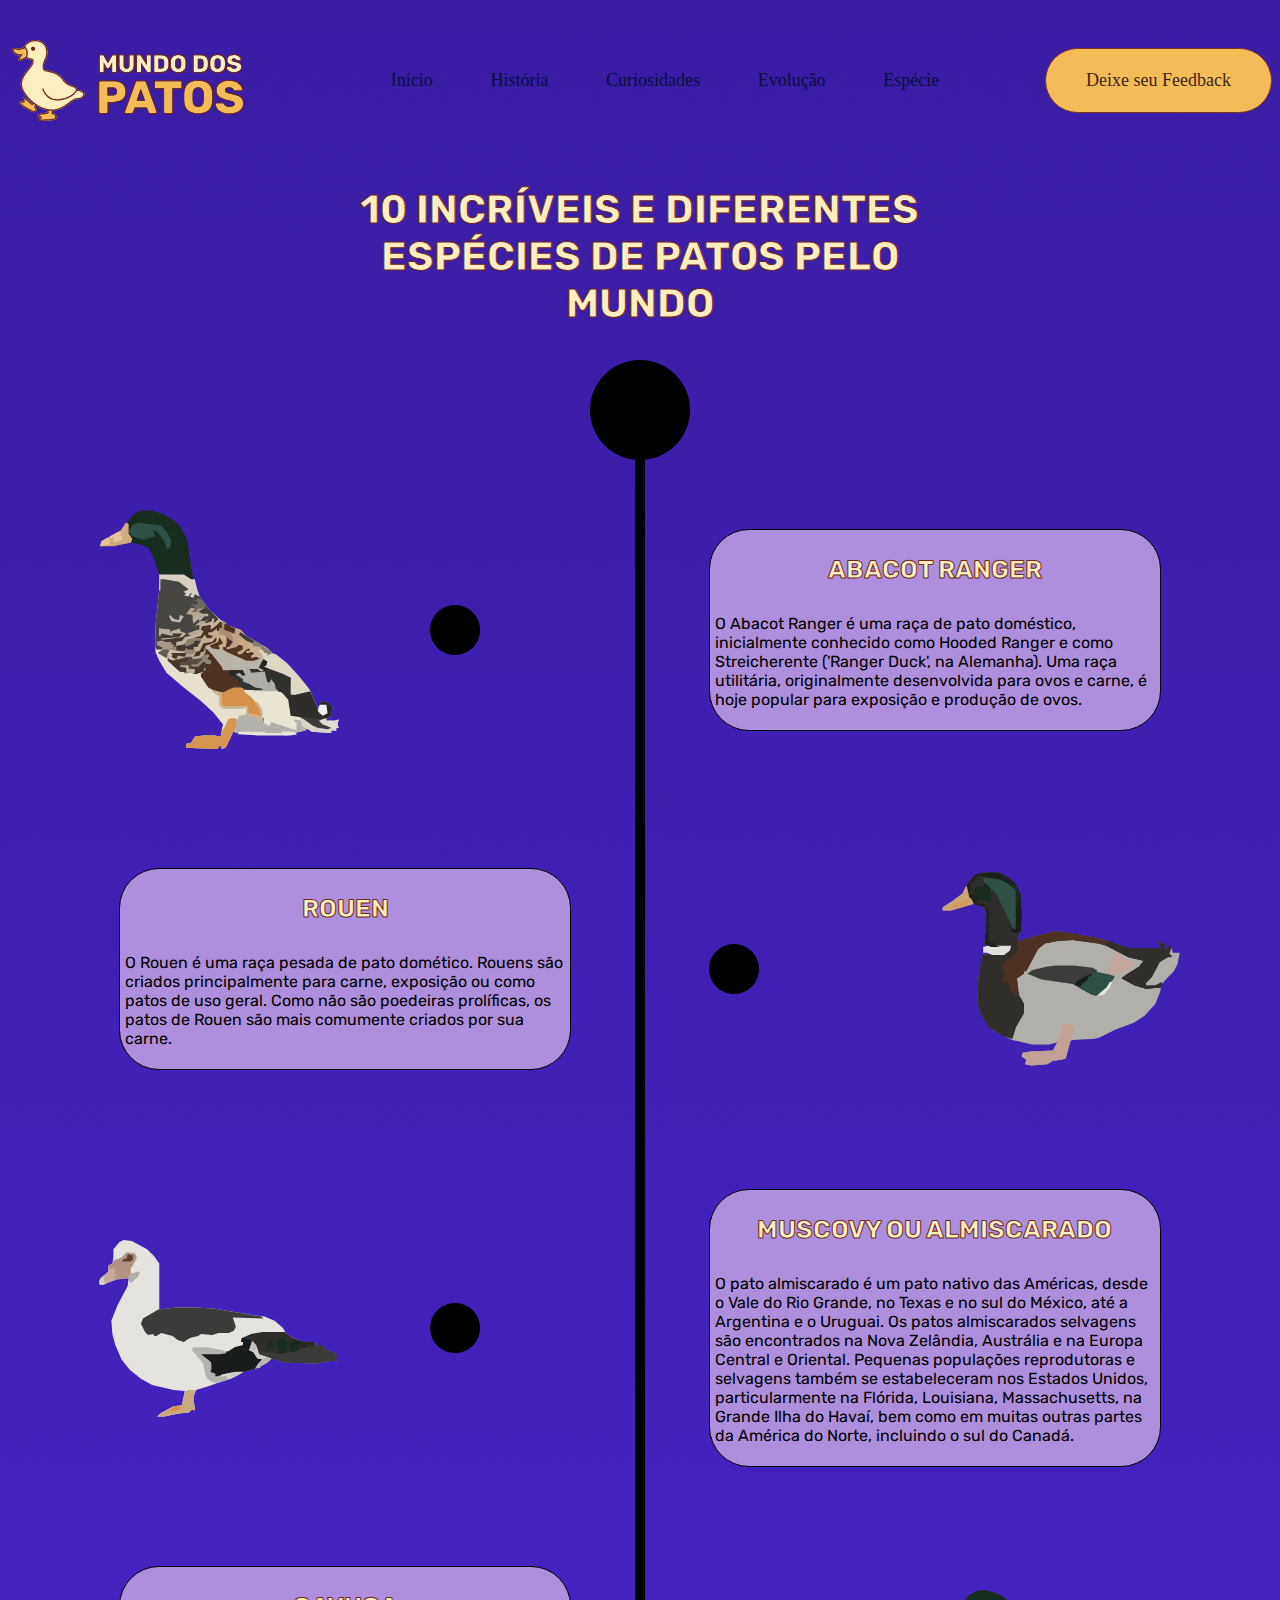
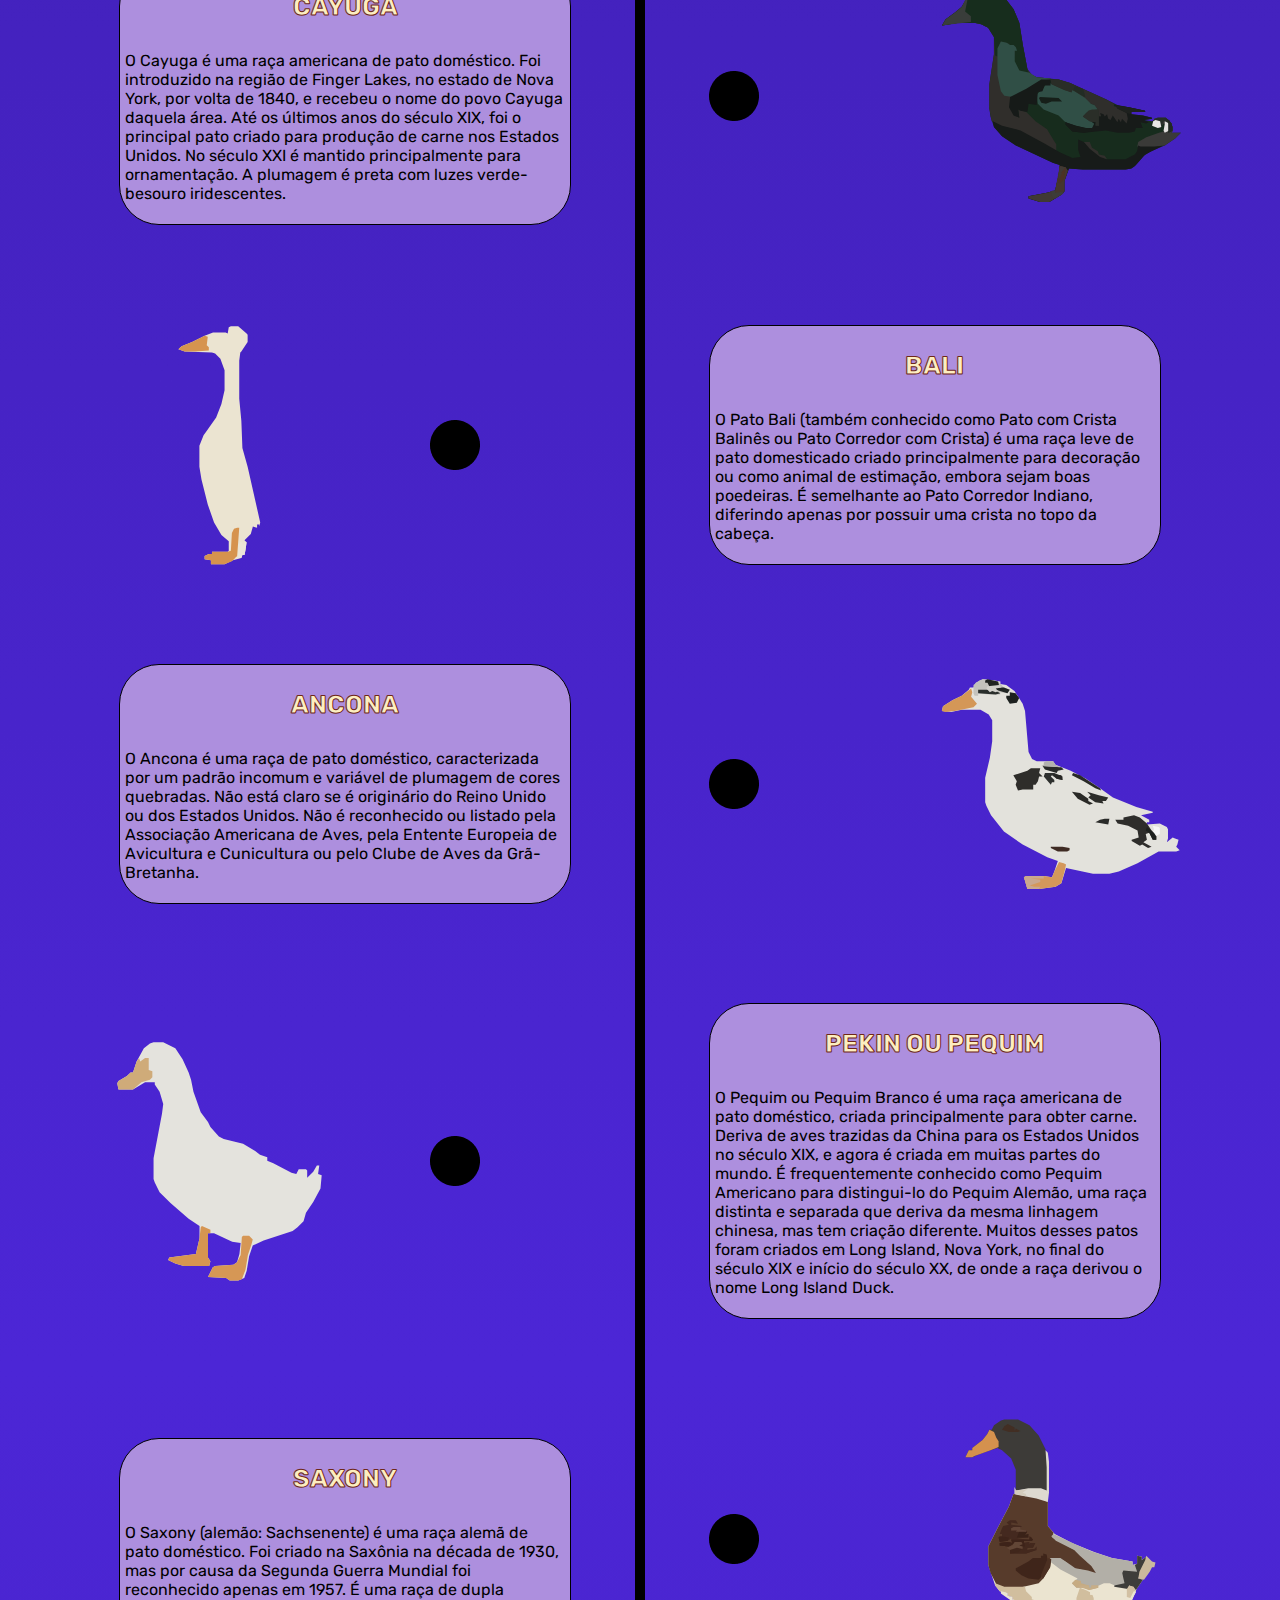
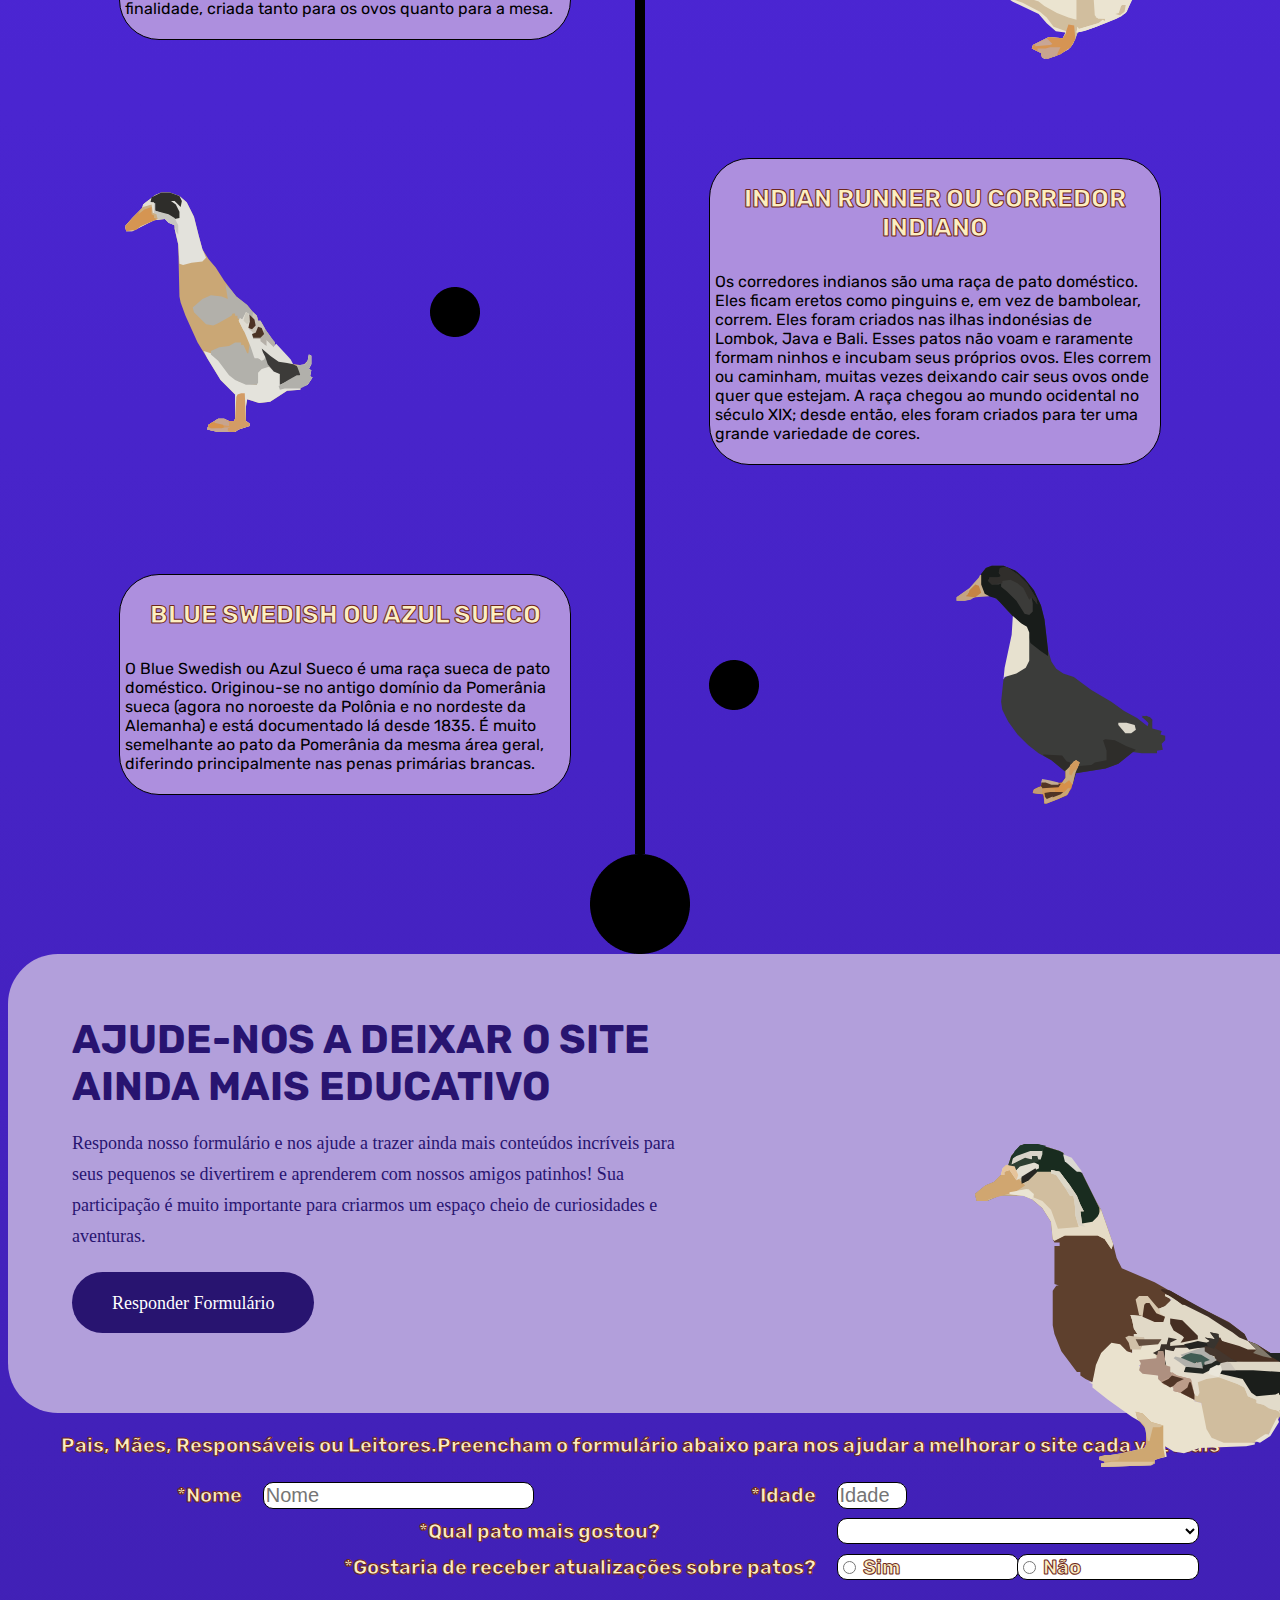
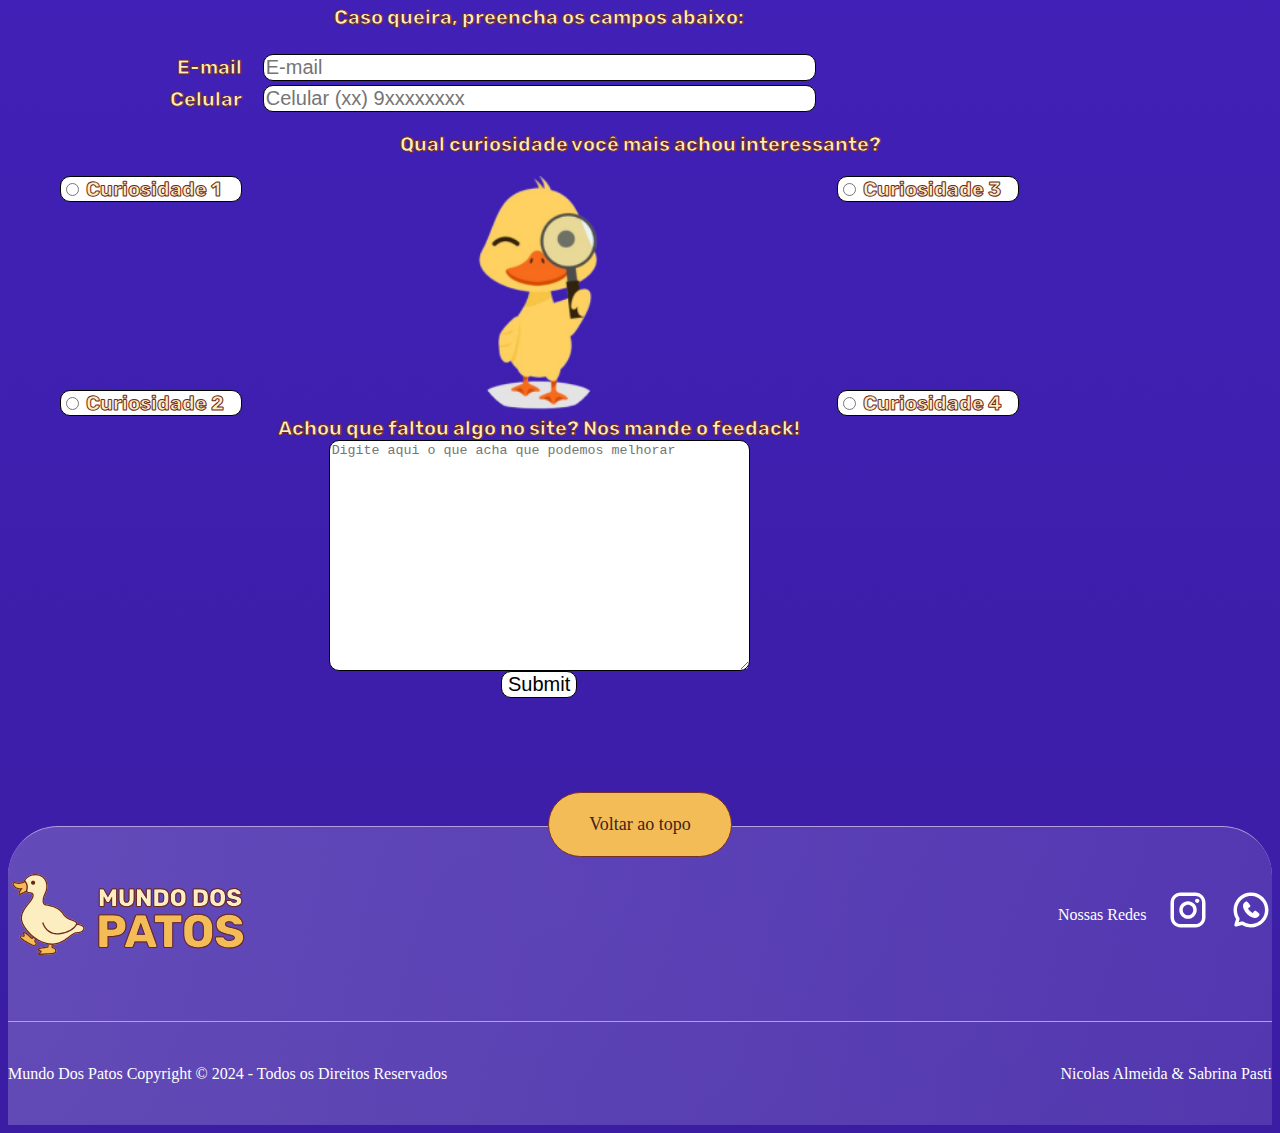
==== commit 9ca4d9c7: "Ajustes header, footer e form" ====
--- a/index2.html
+++ b/index2.html
@@ -11,18 +11,18 @@
 </head>
     <body>
         <header>
-        <nav class="wrapper">
-            <img src="/IMG/Logohome.svg" alt="Logomarca do website: mundo dos patinhos">
-            <ul>
-                <li><a href="">Início</a></li>
-                <li><a href="">História</a></li>
-                <li><a href="">Curiosidades</a></li>
-                <li><a href="">Evolução</a></li>
-                <li><a href="">Espécie</a></li>
-            </ul>
-            <a href="">Deixe seu Feedback</a>
-        </nav>
-    </header>
+            <nav class="wrapper">
+                <img src="/IMG/Logohome.svg" alt="Logomarca do website: mundo dos patinhos">
+                <ul>
+                    <li><a href="">Início</a></li>
+                    <li><a href="">História</a></li>
+                    <li><a href="">Curiosidades</a></li>
+                    <li><a href="">Evolução</a></li>
+                    <li><a href="">Espécie</a></li>
+                </ul>
+                <a href="">Deixe seu Feedback</a>
+            </nav>
+        </header>
         <section class="secRacas">
             <h2 class="tituloGrande">10 incríveis e diferentes espécies de patos pelo mundo</h2>
             <img class="bolaCima" src="./IMG/Bola.png" alt="">
@@ -157,30 +157,29 @@
             <img class="bolaBaixo" src="./IMG/Bola.png" alt="">
             <br><br>
         </section>  
+        <article class="cta">
+            <div class="cta_text">
+                <span>Ajude-nos a Deixar o Site Ainda Mais educativo</span>
+                <p>Responda nosso formulário e nos ajude a trazer ainda mais conteúdos incríveis para seus pequenos se divertirem e aprenderem com nossos amigos patinhos! Sua participação é muito importante para criarmos um espaço cheio de curiosidades e aventuras.</p>
+                <a href="">Responder Formulário</a>
+            </div>
+            <img src="/IMG/duck-cta.svg" alt="Desenho de um Pato">
+        </article>
+
         <div>
-            <h3>
-                Ajude-nos a Deixar o Site Ainda Mais educativo
-            </h3>
-            <p>
-                Responda nosso formulário e nos ajude a trazer ainda mais conteúdos incríveis para seus pequenos se divertirem e aprenderem com nossos amigos patinhos! Sua participação é muito importante para criarmos um espaço cheio de curiosidades e aventuras.
-            </p>
-            <img src="./IMG/Pato-Form.png" alt="">
-            <a href="">Responder Formulário</a>
-        </div>
-
-        <div>
-            <h3 class="tituloGrande">
-                Pais, Mães, Responsáveis ou Leitores.Preencham o formulário abaixo para nos ajudar a melhorar o site cada vez mais
-            </h3>
-            <form action="">
-                <label for="">*Nome</label>
-                <input type="text" placeholder="Nome" size="25" required>
+            <form class="divForm" action="">
+                <h3 class="tituloGrande2 tituloForm">
+                    Pais, Mães, Responsáveis ou Leitores.Preencham o formulário abaixo para nos ajudar a melhorar o site cada vez mais
+                </h3>
+
+                <label class="labelNome" for="">*Nome</label>
+                <input class="inputNome" type="text" placeholder="Nome" required>
                 
-                <label for="">*Idade</label>
-                <input type="number" placeholder="Idade" min="14" max="90" required> <br><br>
-
-                <label for="">*Qual pato mais gostou?</label>
-                <select name="" id="">
+                <label class="labelIdade" for="">*Idade</label>
+                <input class="inputIdade" type="number" placeholder="Idade" min="14" max="90" required> <br><br>
+
+                <label class="labelQual" for="">*Qual pato mais gostou?</label>
+                <select class="selectQual" name="" id="">
                     <option value=""></option>
                     <option value="">Abacot Ranger</option>
                     <option value="">Rouen</option>
@@ -194,65 +193,69 @@
                     <option value="">Blue Swedish ou Azul Sueco</option>
                 </select> <br><br>
 
-                <label for="">*Gostaria de receber atualizações sobre patos?</label>
-            <div class="radio">    
+                <label class="labelAtt" for="">*Gostaria de receber atualizações sobre patos?</label>
+            <div class="radio divSim">    
                 <input type="radio" id="sim" name="att" value="SIM" required> 
                 <label for="">Sim</label>
             </div>
-            <div class="radio">
+            <div class="radio divNao">
                 <input type="radio" id="nao" name="att" value="NAO" required>
                 <label for="">Não</label>
             </div>
                 <br>
 
-                <p class="pForm"><strong>Caso queira, preencha os campos abaixo:</strong></p>
-
-                <label for="">E-mail</label>
-                <input type="email" size="30" placeholder="E-mail"> <br><br>
-
-                <label for="">Celular</label>
-                <input type="tel" placeholder="Celular (xx) 9xxxxxxxx"> <br> <br>
-
-                <p class="pForm"><strong>Qual curiosidade você mais achou interessante?</strong></p>
+                <p class="pForm caso"><strong>Caso queira, preencha os campos abaixo:</strong></p>
+
+                <label class="labelEmail" for="">E-mail</label>
+                <input class="inputEmail" type="email" placeholder="E-mail"> <br><br>
+
+                <label class="labelCelular" for="">Celular</label>
+                <input class="inputCelular" type="tel" placeholder="Celular (xx) 9xxxxxxxx"> <br> <br>
+
+                <p class="pForm qual"><strong>Qual curiosidade você mais achou interessante?</strong></p>
             
-            <div class="radio">    
+            <div class="radio curio1">    
                 <input type="radio" id="CURIO" name="curio" value="01" required> 
                 <label for="">Curiosidade 1</label>
             </div>    
-            <div class="radio">
+            <div class="radio curio3">
                 <input type="radio" id="CURIO" name="curio" value="01" required> 
                 <label for="">Curiosidade 3</label> <br>
             </div>
-            <div class="radio">
+            <div class="radio curio2">
                 <input type="radio" id="CURIO" name="curio" value="01" required> 
                 <label for="">Curiosidade 2</label>
             </div>
-            <div class="radio">
+            <div class="radio curio4">
                 <input type="radio" id="CURIO" name="curio" value="01" required> 
                 <label for="">Curiosidade 4</label>   
             </div>
-                <img src="./IMG/Pato-Lupa.png" alt=""> 
+                <img class="patoLupa" src="./IMG/Pato-Lupa.png" alt=""> 
                 <br><br><br>
 
-                <label for="">Achou que faltou algo no site? Nos mande o feedack!</label> <br>
-                <textarea placeholder="Digite aqui o que acha que podemos melhorar" rows="15" cols=" 50"></textarea> <br> <br>
-
-                <input type="submit"> <br><br>
+                <label class="labeltxt" for="">Achou que faltou algo no site? Nos mande o feedack!</label> <br>
+                <textarea class="inputTxt" placeholder="Digite aqui o que acha que podemos melhorar" rows="15" cols=" 50"></textarea> <br> <br>
+
+                <input class="enviar" type="submit"> <br><br>
             </form>
         </div>
         <footer>
-            <a href="">Voltar ao topo</a>
-            <div>
-                <img src="/IMG/Logohome.svg" alt="">
-                <ul>
-                    <li>Nossas Redes</li>
-                    <li><img src="/IMG/ig.svg" alt="">Ícone Instagram</li>
-                    <li><img src="/IMG/wpp.svg" alt="">Ícone Whatsapp</li>
-                </ul>
-            </div>
-            <div>
-                <p>Mundo Dos Patos Copyright © 2024 - Todos os Direitos Reservados</p>
-                <p>Nicolas Almeida & Sabrina Pasti </p>
+            <div class="wrapper">
+                <div class="botao-footer"><a href="#">Voltar ao topo</a></div>
+                <div class="footer-container">
+                    <img src="/IMG/Logohome.svg" alt="">
+                    <ul>
+                        <li>Nossas Redes</li>
+                        <li><img src="/IMG/ig.svg" alt="Ícone Instagram"></li>
+                        <li><img src="/IMG/wpp.svg" alt="Ícone Whatsapp"></li>
+                    </ul>
+                </div>
+            </div>
+            <div class="footer-p">
+                <div class="wrapper">
+                    <p>Mundo Dos Patos Copyright &copy; 2024 - Todos os Direitos Reservados</p>
+                    <p>Nicolas Almeida & Sabrina Pasti </p>
+                </div>
             </div>
         </footer>
     </body>
--- a/assets/CSS/style2.css
+++ b/assets/CSS/style2.css
@@ -1,5 +1,44 @@
 body{
     background: linear-gradient(#3A1DA3 0%, #4C26D6 50%, #3A1DA3 100%)
+}
+
+header{
+    padding: 2rem 0;
+}
+
+header nav{
+    display: flex;
+    align-items: center;
+    justify-content: space-between;
+}
+
+
+header nav ul{
+    list-style: none;
+    display: flex;
+}
+
+header nav ul li a{
+    color: #05113B;
+    text-decoration: none;
+    padding: 0;
+    background: none;
+    border: none;
+}
+
+header nav ul li:not(:last-child){
+    margin-right: 3.6rem;
+}
+
+header nav a{
+    padding: 1.3rem 2.5rem;
+    background-color: #F4BC57;
+    border: 1px solid #763324;
+    border-radius: 50px;
+    color: #3E241A;
+    font-size: 18px;
+    font-weight: 500;
+    text-decoration: none;
 }
 
 .secRacas{
@@ -17,6 +56,8 @@
     text-align: center;
     grid-column: 2 / 7;
     grid-row: 1 / 2;
+    justify-self: center;
+    align-self: center;
 }
 
 .racas{
@@ -130,6 +171,8 @@
     grid-row: 3 / 4;
     justify-self: center;
     align-self: center;
+    height: 15em;
+    width: 15em;
 }
 
 .txtAbacot{
@@ -144,6 +187,8 @@
     grid-row: 4 / 5;
     justify-self: center;
     align-self: center;
+    height: 15em;
+    width: 15em;
 }
 
 .txtRouen{
@@ -158,6 +203,8 @@
     grid-row: 5 / 6;
     justify-self: center;
     align-self: center;
+    height: 15em;
+    width: 15em;
 }
 
 .txtMuscovy{
@@ -172,6 +219,8 @@
     grid-row: 6 / 7;
     justify-self: center;
     align-self: center;
+    height: 15em;
+    width: 15em;
 }
 
 .txtCayuga{
@@ -186,6 +235,8 @@
     grid-row: 7 / 8;
     justify-self: center;
     align-self: center;
+    height: 15em;
+    width: 15em;
 }
 
 .txtBali{
@@ -200,6 +251,8 @@
     grid-row: 8 / 9;
     justify-self: center;
     align-self: center;
+    height: 15em;
+    width: 15em;
 }
 
 .txtAncona{
@@ -214,6 +267,8 @@
     grid-row: 9 / 10;
     justify-self: center;
     align-self: center;
+    height: 15em;
+    width: 15em;
 }
 
 .txtPekin{
@@ -228,6 +283,8 @@
     grid-row: 10 / 11;
     justify-self: center;
     align-self: center;
+    height: 15em;
+    width: 15em;
 }
 
 .txtSaxony{
@@ -242,6 +299,8 @@
     grid-row: 11 / 12;
     justify-self: center;
     align-self: center;
+    height: 15em;
+    width: 15em;
 }
 
 .txtIndianRunner{
@@ -256,6 +315,8 @@
     grid-row: 12 / 13;
     justify-self: center;
     align-self: center;
+    height: 15em;
+    width: 15em;
 }
 
 .txtBlueSwedish{
@@ -263,6 +324,51 @@
     grid-row: 12 / 13;
     justify-self: end;
     align-self: center;
+}
+
+.cta{
+    background-color: #B29FDB;
+    width: 100%;
+    padding: 62px 74px 74px 64px ;
+    border-radius: 50px;
+    display: flex;
+    justify-content: space-between;
+}
+
+.cta span{
+    font-size: 40px;
+    color: #281470;
+    text-transform: uppercase;
+    font-weight: bold;
+    font-family: "Rubik", sans-serif;
+}
+
+.cta_text p{
+    font-size: 18px;
+    line-height: 31px;
+    text-align: left;
+    color: #281470;
+    font-weight: 400;
+    margin-bottom: 2.5rem;
+}
+
+.cta_text{
+    max-width: 616px;
+}
+
+.cta_text a{
+    padding: 1.3rem 2.5rem;
+    background-color: #281470;
+    border-radius: 50px;
+    color: #fff;
+    font-size: 18px;
+    font-weight: 500;
+    text-decoration: none;
+}
+
+.cta img{
+    position: relative;
+    bottom: -8rem;
 }
 
 /* Formulário */
@@ -303,6 +409,14 @@
     width: 180px;
 }
 
+.tituloGrande2{
+    font-family: "Rubik", sans-serif;
+    font-size: 20px;
+    color: #FDEEC0;
+    -webkit-text-stroke-width: 1px;
+    -webkit-text-stroke-color: #6D271A;
+}
+
 .pForm{
     font-family: "Rubik", sans-serif;
     font-size: 20px;
@@ -310,4 +424,242 @@
     -webkit-text-stroke-width: 1px;
     -webkit-text-stroke-color: #6D271A;
     text-align: start;
+}
+
+.divForm{
+    display: grid;
+    align-content: space-evenly;
+    justify-content: space-evenly;
+}
+
+.tituloForm{
+    grid-column: 1 / 5;
+    grid-row: 1 / 2;
+    align-self: center;
+    justify-self: center;
+}
+
+.labelNome{
+    grid-column: 1 / 2;
+    grid-row: 2 / 3;
+    align-self: center;
+    justify-self: end;
+}
+
+.inputNome{
+    grid-column: 2 / 4;
+    grid-row: 2 / 3;
+    align-self: center;
+    justify-self: start;
+}
+
+.labelIdade{
+    grid-column: 2 / 3;
+    grid-row: 2 / 3;
+    align-self: center;
+    justify-self: end;
+}
+
+.inputIdade{
+    grid-column: 3 / 4;
+    grid-row: 2 / 3;
+    align-self: center;
+    justify-self: start;
+}
+
+.labelQual{
+    grid-column: 2 / 3;
+    grid-row: 3 / 4;
+    align-self: center;
+    justify-self: center;
+}
+
+.selectQual{
+    grid-column: 3 / 4;
+    grid-row: 3 / 4;
+    align-self: center;
+    justify-self: auto;
+}
+
+.labelAtt{
+    grid-column: 2 / 3;
+    grid-row: 4 / 5;
+    align-self: center;
+    justify-self: end;
+}
+
+.divSim{
+    grid-column: 3 / 4;
+    grid-row: 4 / 5;
+    align-self: center;
+    justify-self: start;
+}
+
+.divNao{
+    grid-column: 3 / 4;
+    grid-row: 4 / 5;
+    align-self: center;
+    justify-self: end;
+}
+
+.caso{
+    grid-column: 2 / 3;
+    grid-row: 5 / 6;
+    align-self: center;
+    justify-self: center;
+}
+
+.labelEmail{
+    grid-column: 1 / 2;
+    grid-row: 6 / 7;
+    align-self: center;
+    justify-self: end;
+}
+
+.inputEmail{
+    grid-column: 2 / 3;
+    grid-row: 6 / 7;
+    align-self: center;
+    justify-self: auto;
+}
+
+.labelCelular{
+    grid-column: 1 / 2;
+    grid-row: 7 / 8;
+    align-self: center;
+    justify-self: end;
+}
+
+.inputCelular{
+    grid-column: 2 / 3;
+    grid-row: 7 / 8;
+    align-self: center;
+    justify-self: auto;
+}
+
+.qual{
+    grid-column: 1 / 5;
+    grid-row: 8 / 9;
+    align-self: center;
+    justify-self: center;
+}
+
+.curio1{
+    grid-column: 1 / 2;
+    grid-row: 9 / 10;
+    align-self: center;
+    justify-self: end;
+}
+
+.curio2{
+    grid-column: 1 / 2;
+    grid-row: 11 / 12;
+    align-self: center;
+    justify-self: end;
+}
+
+.curio3{
+    grid-column: 3 / 4;
+    grid-row: 9 / 10;
+    align-self: center;
+    justify-self: start;
+}
+
+.curio4{
+    grid-column: 3 / 4;
+    grid-row: 11 / 12;
+    align-self: center;
+    justify-self: start;
+}
+
+.patoLupa{
+    grid-column: 2 / 3 ;
+    grid-row: 9 / 12 ;
+    align-self: center;
+    justify-self: center;
+    height: 15em;
+    width: 8em;
+}
+
+.labeltxt{
+    grid-column: 2 / 3;
+    grid-row: 12 / 13;
+    align-self: center;
+    justify-self: center;
+}
+
+.inputTxt{
+    grid-column: 2 / 3;
+    grid-row: 13 / 16;
+    align-self: center;
+    justify-self: center;
+}
+
+.enviar{
+    grid-column: 2 / 3;
+    grid-row: 16 / 17;
+    align-self: center;
+    justify-self: center;
+}
+
+footer{
+    margin-top: 8rem;
+    background: linear-gradient(90deg, rgba(255, 255, 255, 0.2) 0%, rgba(178, 159, 219, 0.2) 100%);
+    border-top: 1px solid #B29FDB;
+    border-radius: 50px 50px 0px 0px;
+    /* display: flex; */
+}
+
+.footer-container{
+    display: flex;
+    justify-content: space-between;
+    align-items: center;
+    margin-top: 1rem;
+}
+
+.botao-footer{
+    display: flex;
+    justify-content: center;
+    margin-top: -35px;
+}
+
+footer a{
+    padding: 1.3rem 2.5rem;
+    background-color: #F4BC57;
+    border: 1px solid #763324;
+    border-radius: 50px;
+    color: #3E241A;
+    font-size: 18px;
+    font-weight: 500;
+    text-decoration: none;
+}
+
+
+footer ul{
+    display: flex;
+    align-items: center;
+    font-size: 16px;
+    color: #fff;
+    line-height: 31px;
+    font-weight: 300;
+    list-style: none;
+}
+
+footer li:not(:first-child) {
+    margin-left: 1.3rem;
+}
+
+.footer-p{
+    font-size: 16px;
+    color: #fff;
+    line-height: 31px;
+    font-weight: 300;
+    border-top: 1px solid #B29FDB;
+    padding: 20px 0;
+    margin-top: 4rem;
+}
+
+.footer-p .wrapper{
+    display: flex;
+    justify-content: space-between;
 }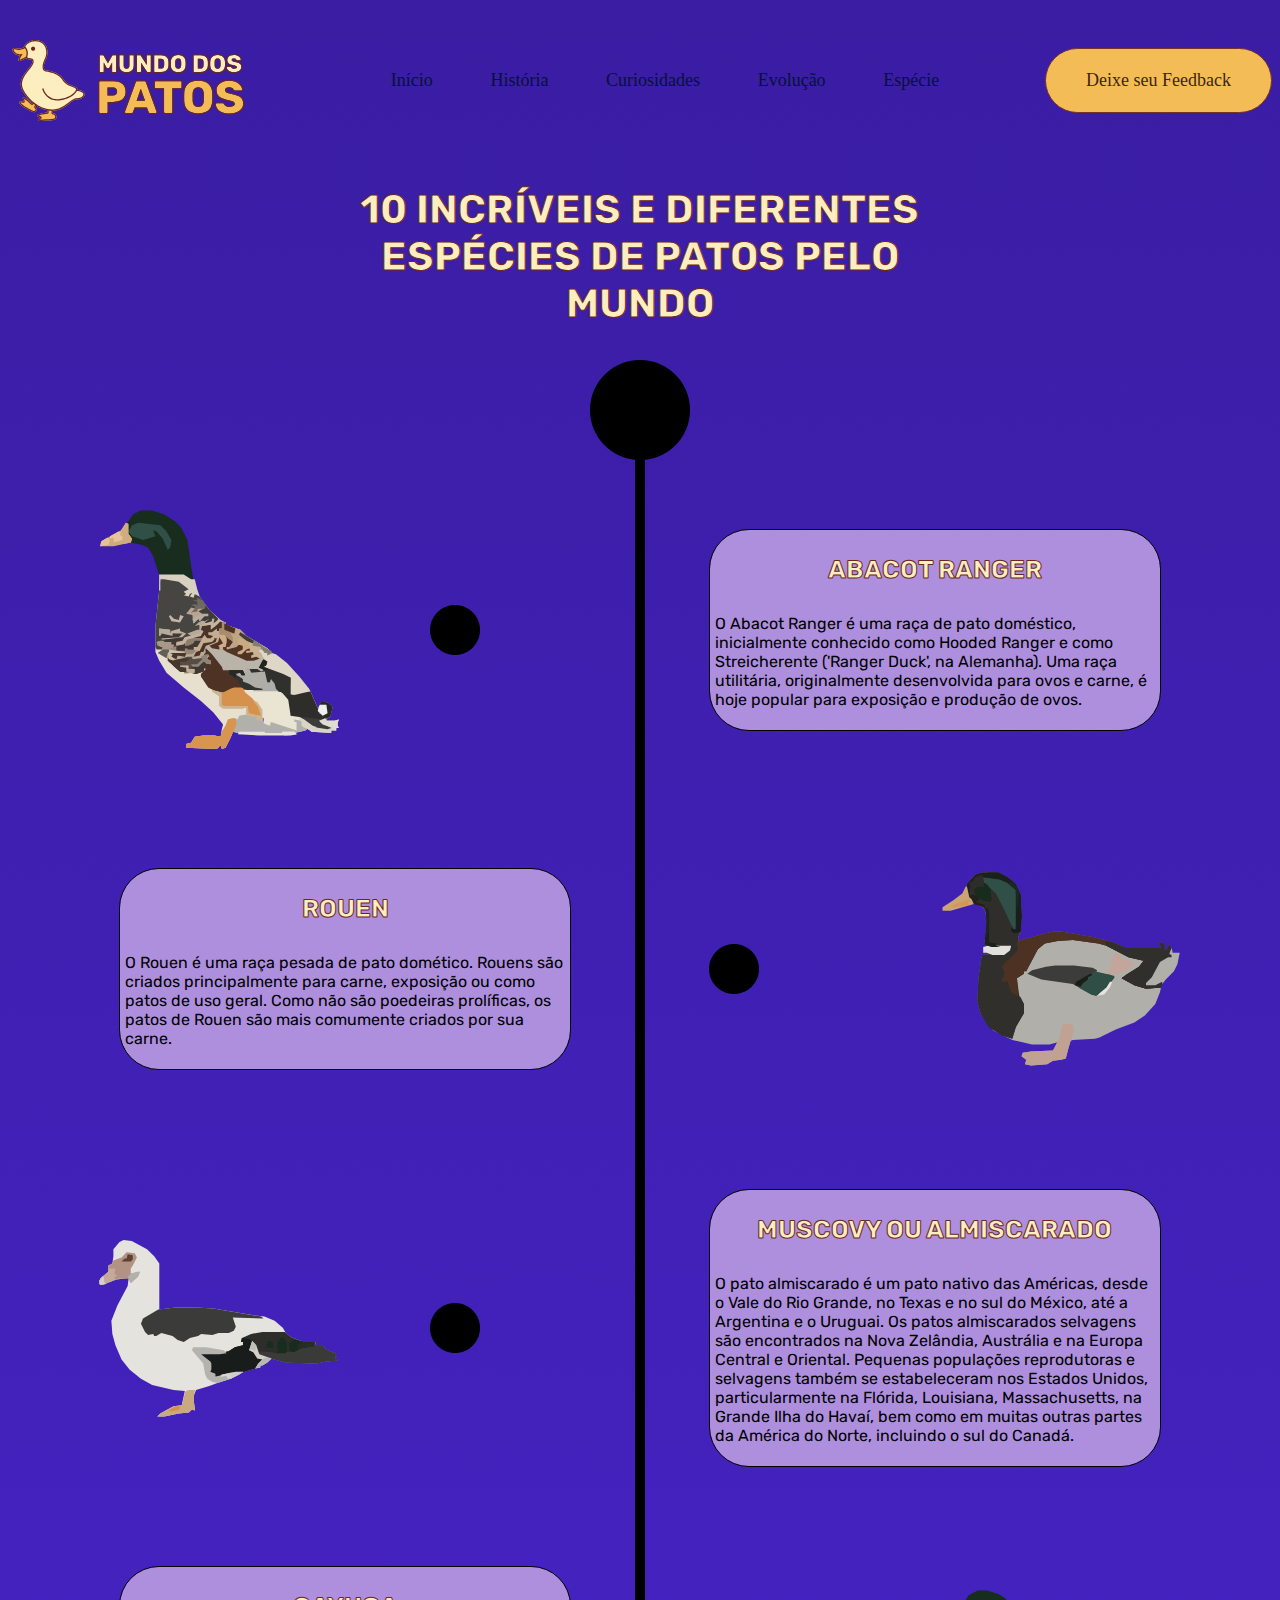
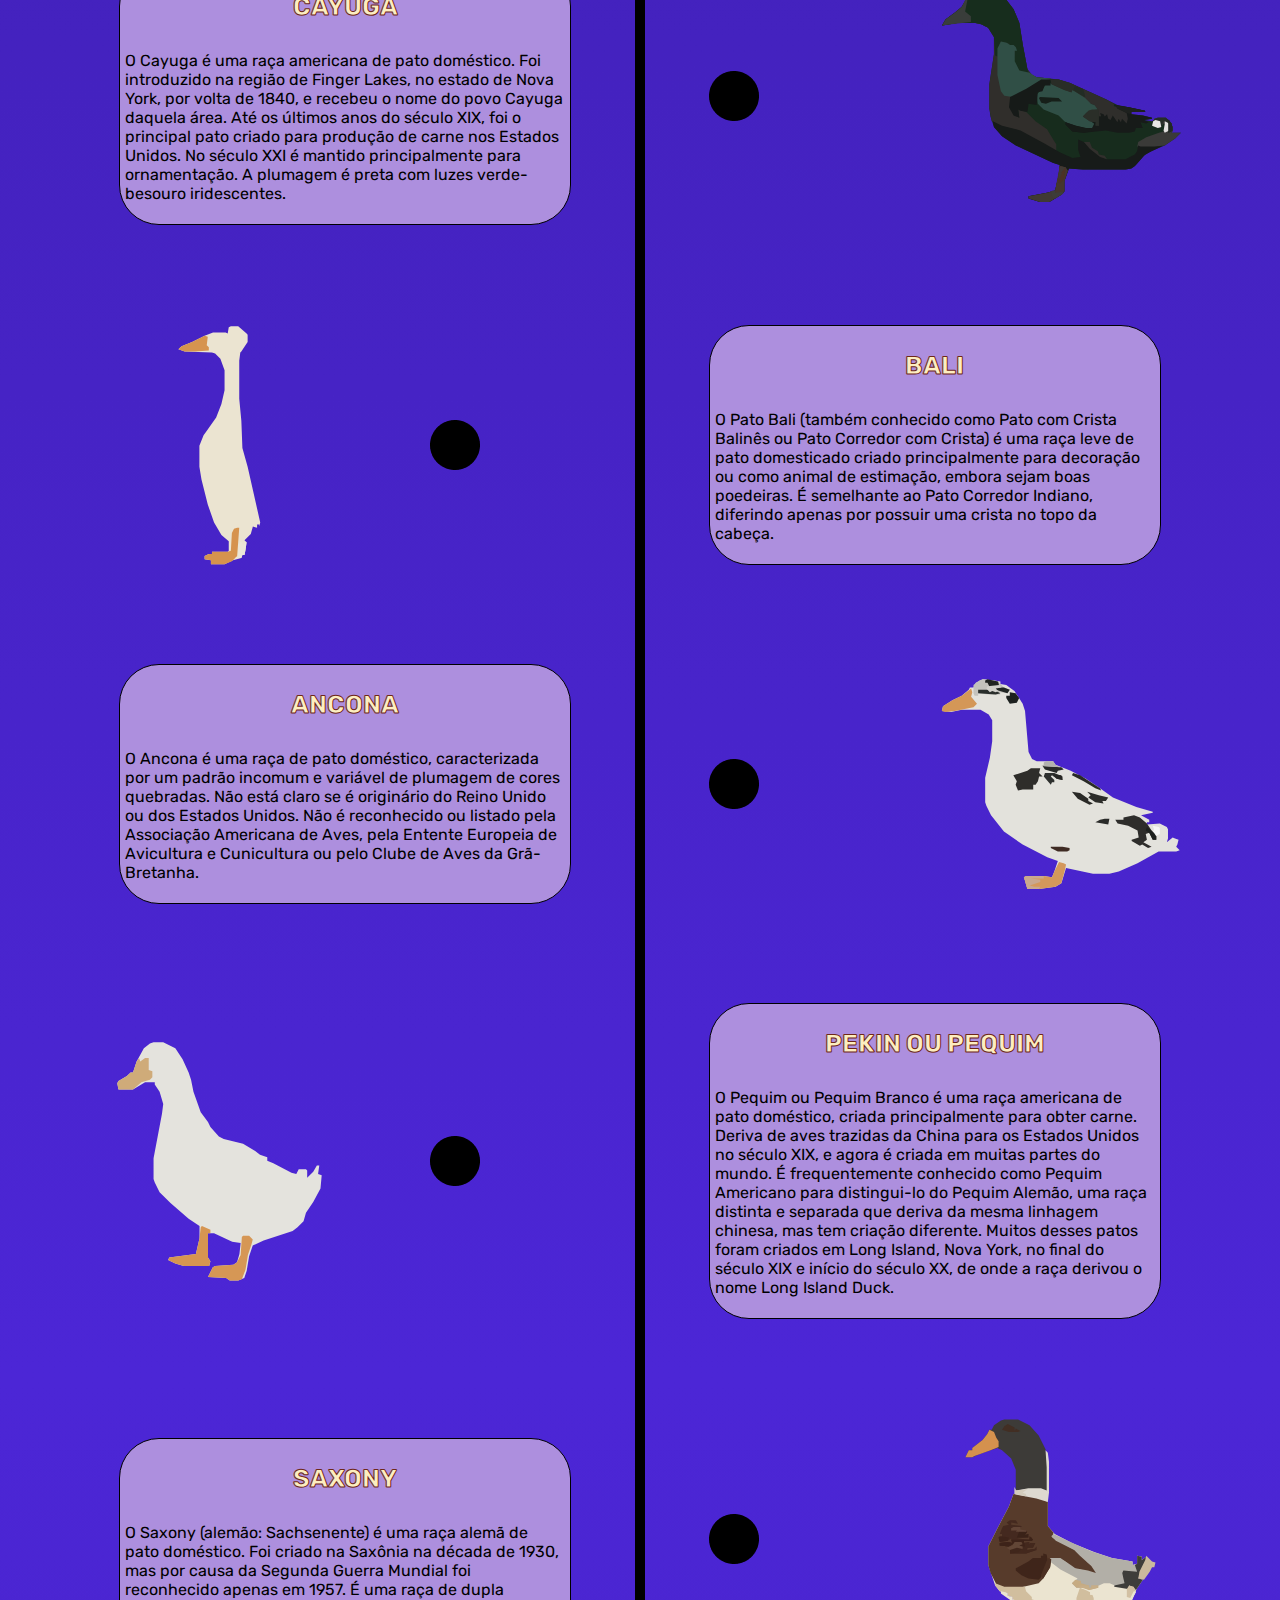
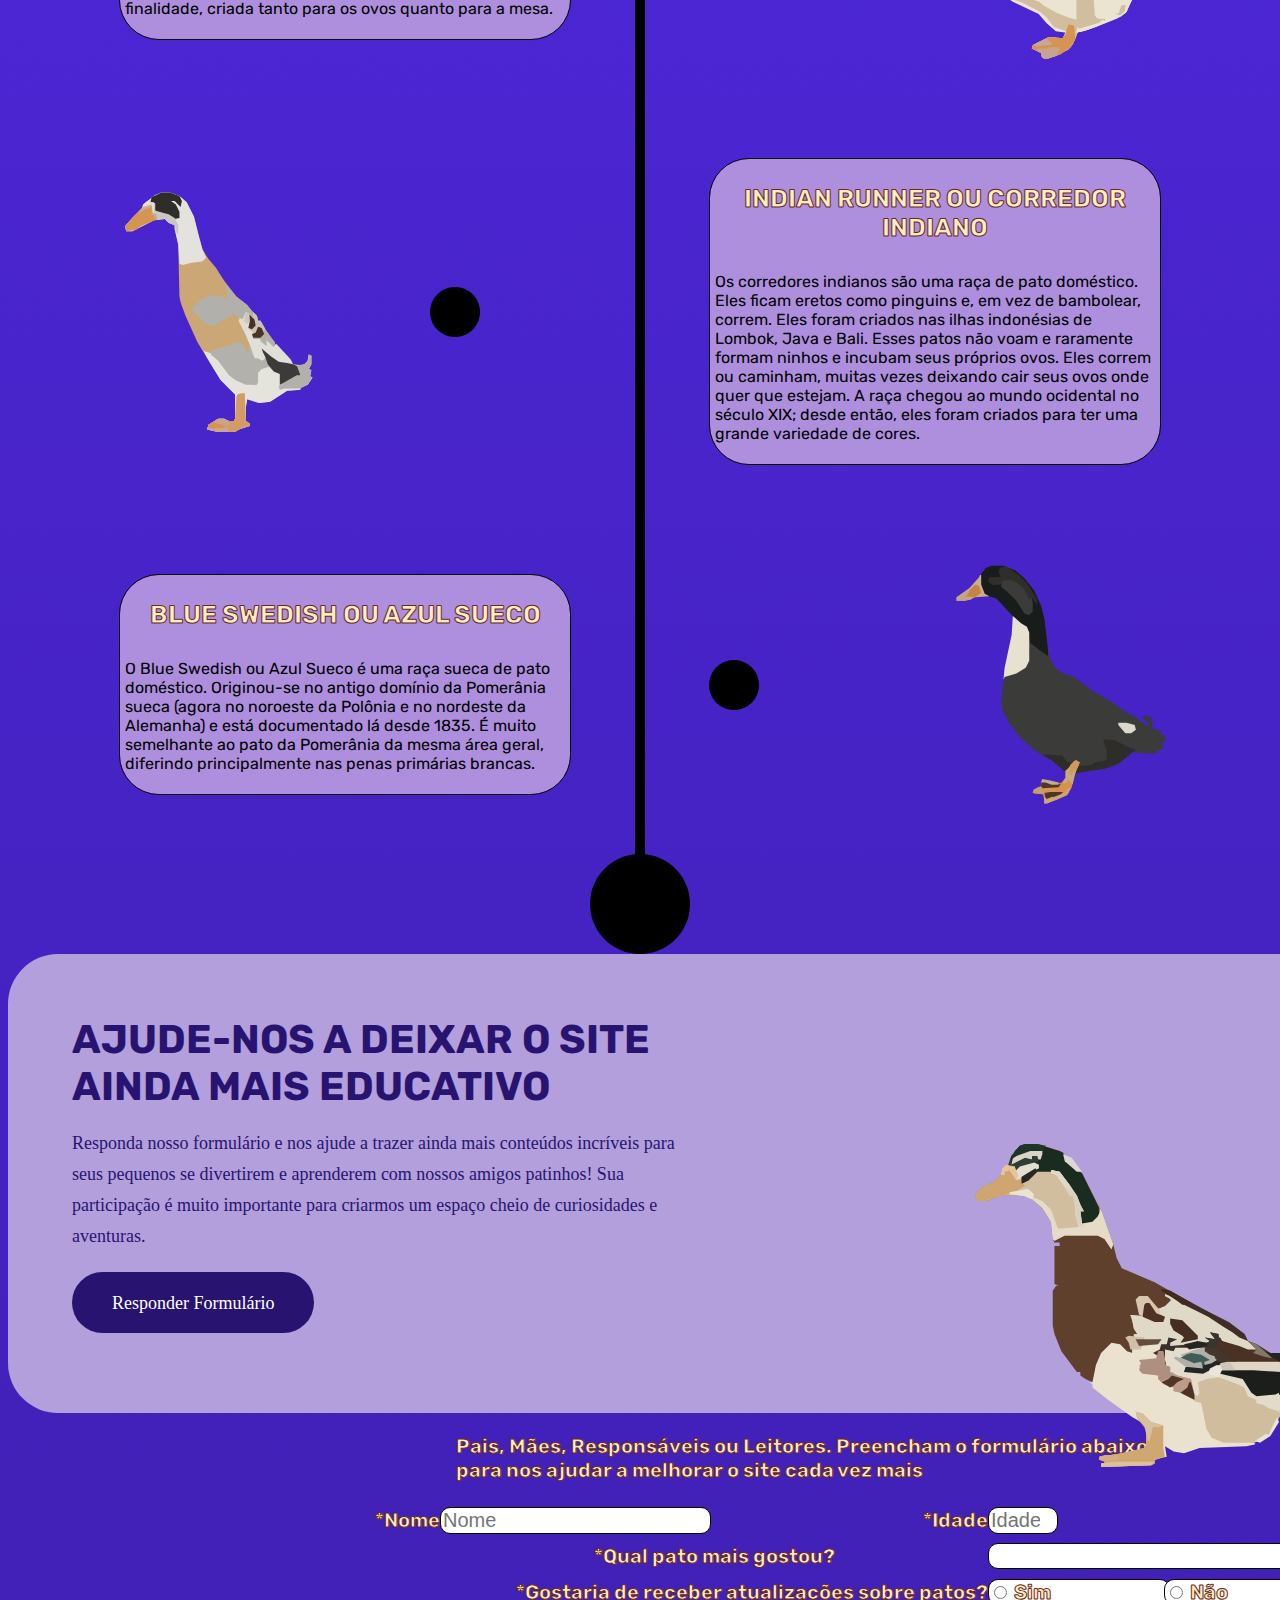
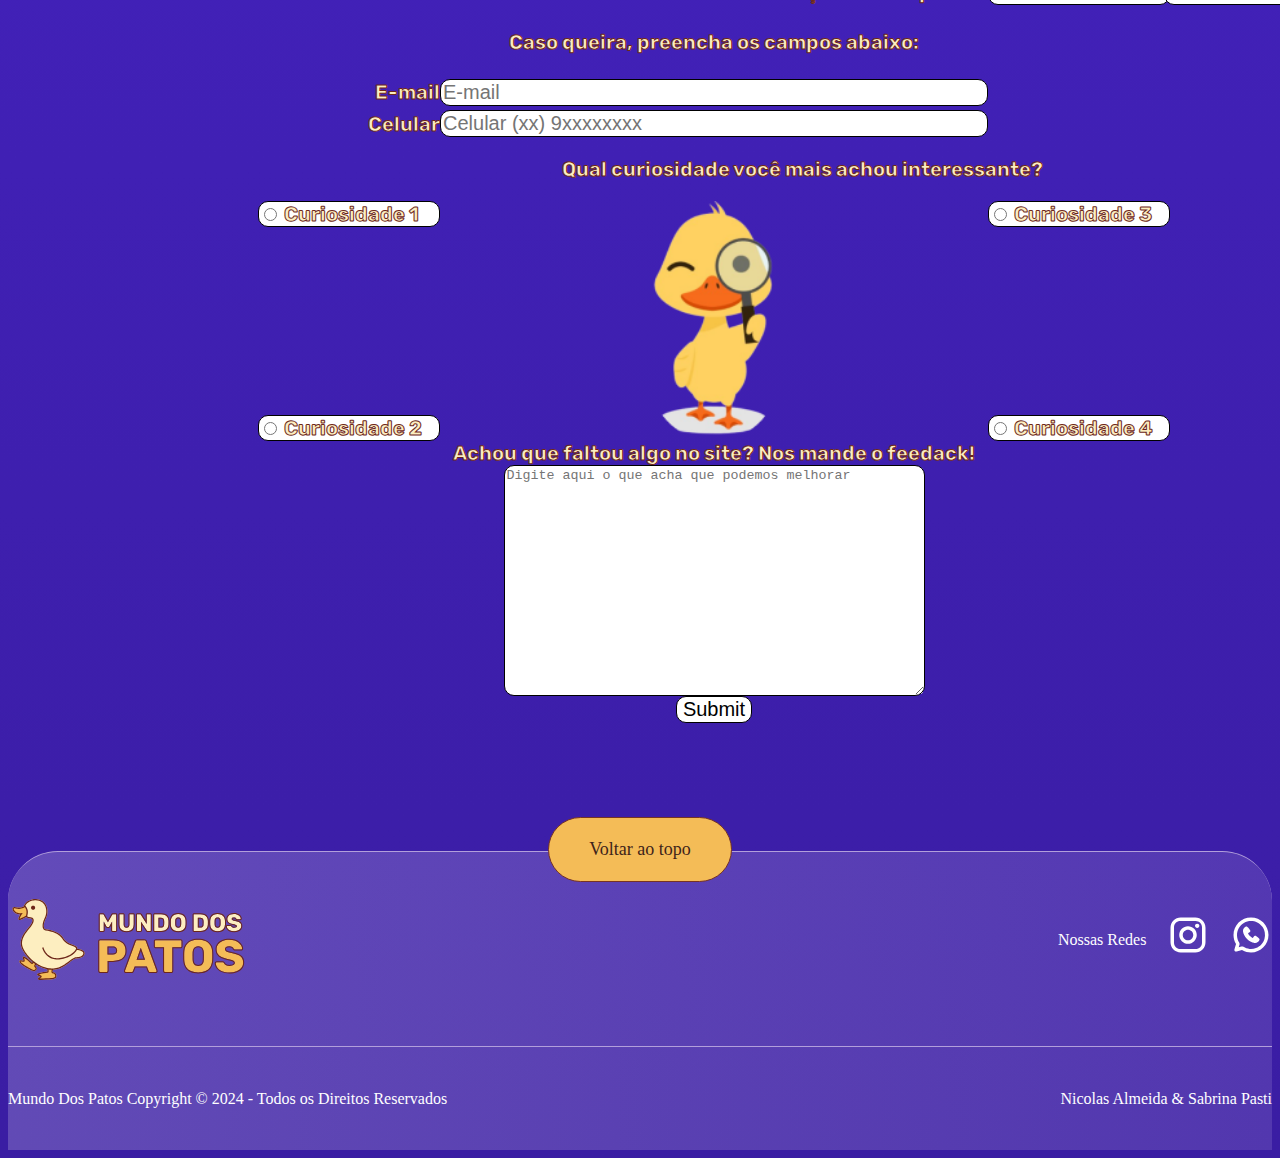
==== commit 2f680b1c: "Ajustes form" ====
--- a/index2.html
+++ b/index2.html
@@ -169,7 +169,7 @@
         <div>
             <form class="divForm" action="">
                 <h3 class="tituloGrande2 tituloForm">
-                    Pais, Mães, Responsáveis ou Leitores.Preencham o formulário abaixo para nos ajudar a melhorar o site cada vez mais
+                    Pais, Mães, Responsáveis ou Leitores. Preencham o formulário abaixo <br> para nos ajudar a melhorar o site cada vez mais
                 </h3>
 
                 <label class="labelNome" for="">*Nome</label>
--- a/assets/CSS/style2.css
+++ b/assets/CSS/style2.css
@@ -428,8 +428,8 @@
 
 .divForm{
     display: grid;
-    align-content: space-evenly;
-    justify-content: space-evenly;
+    width: 1140px;
+    margin: 1px 14em;
 }
 
 .tituloForm{
